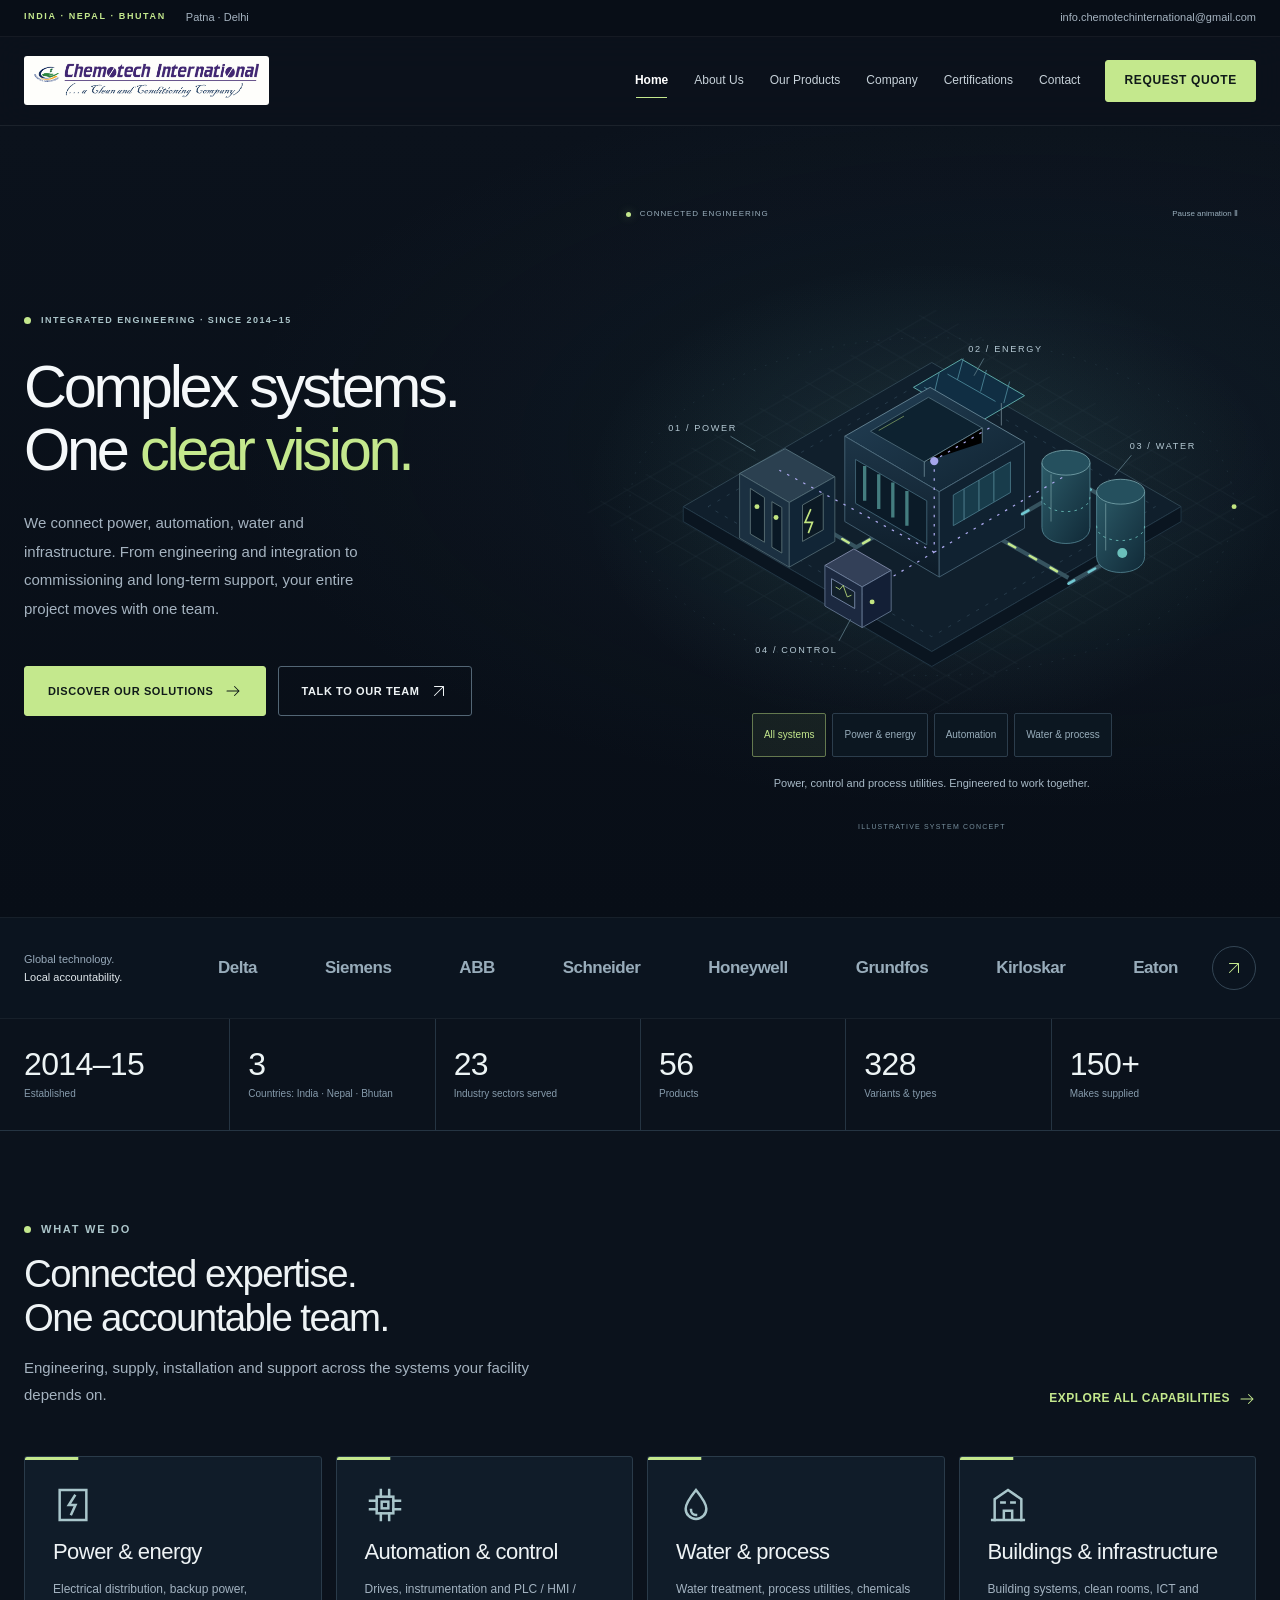
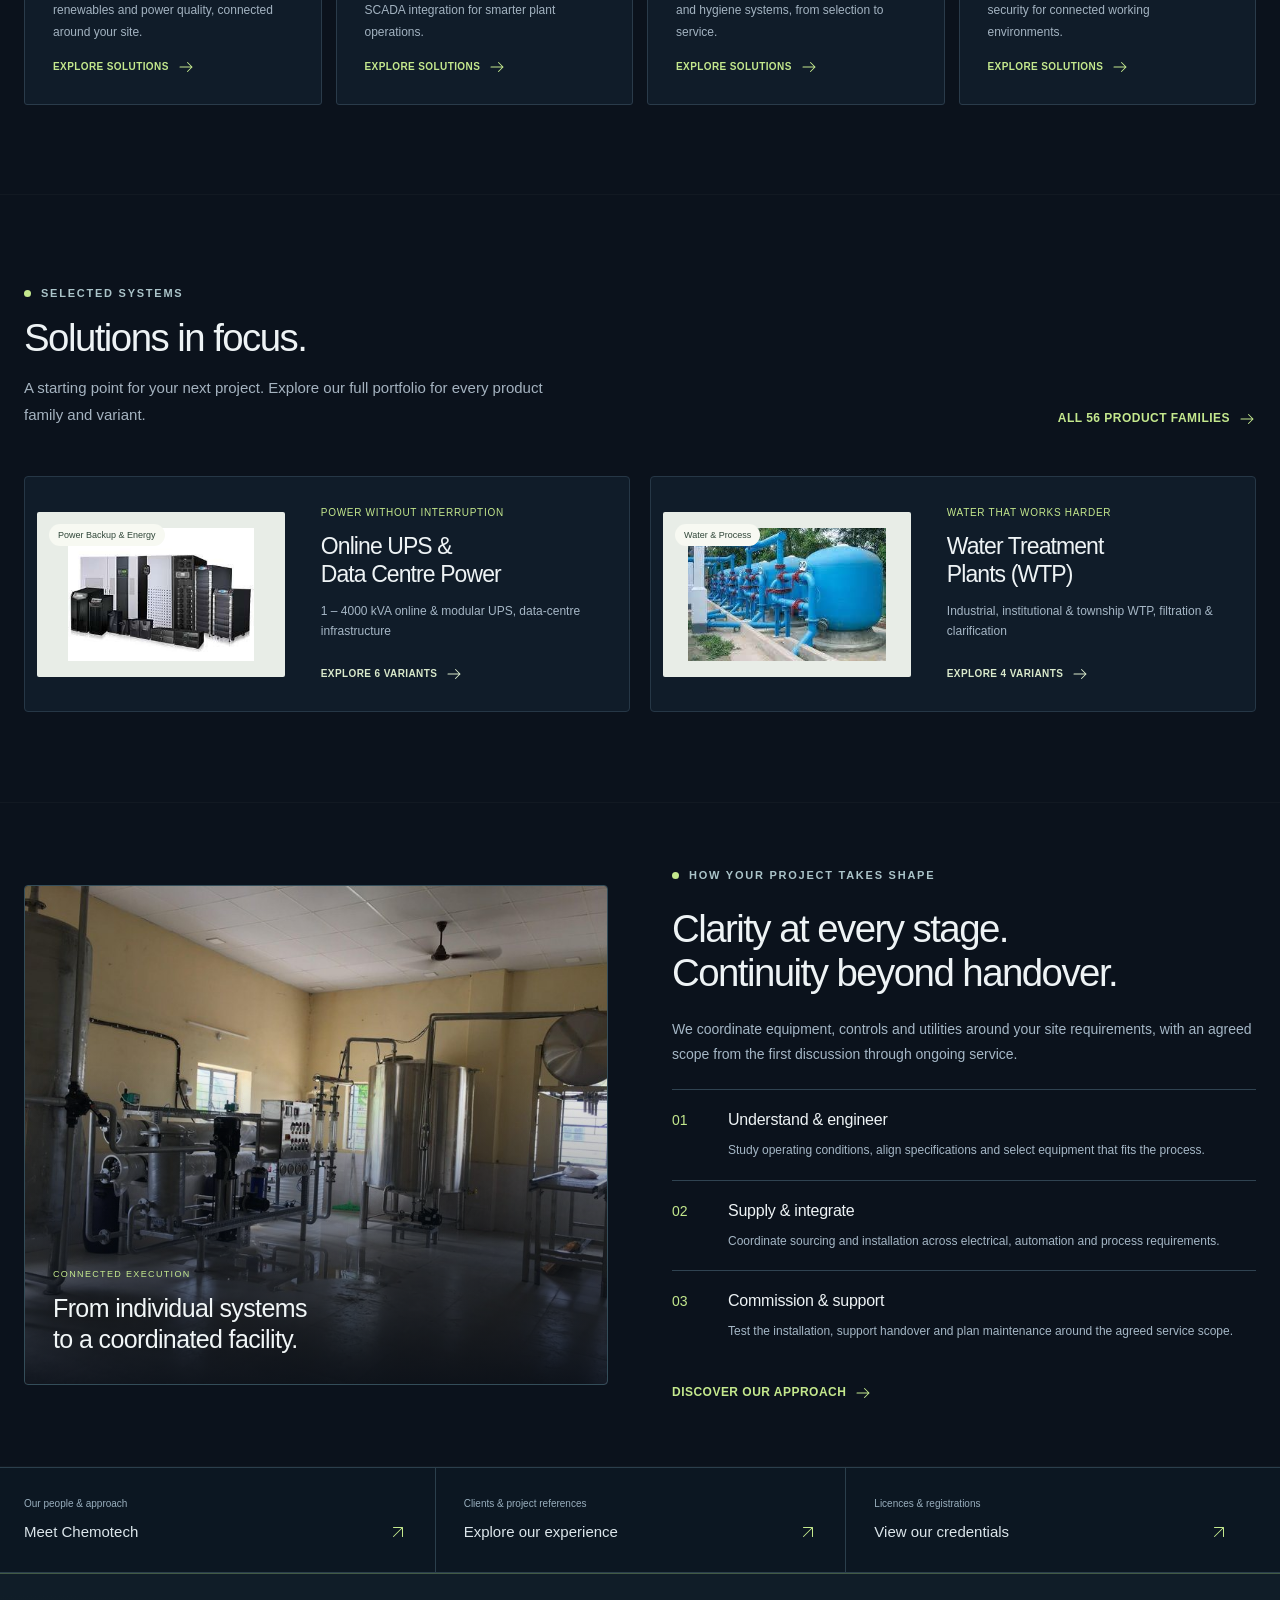
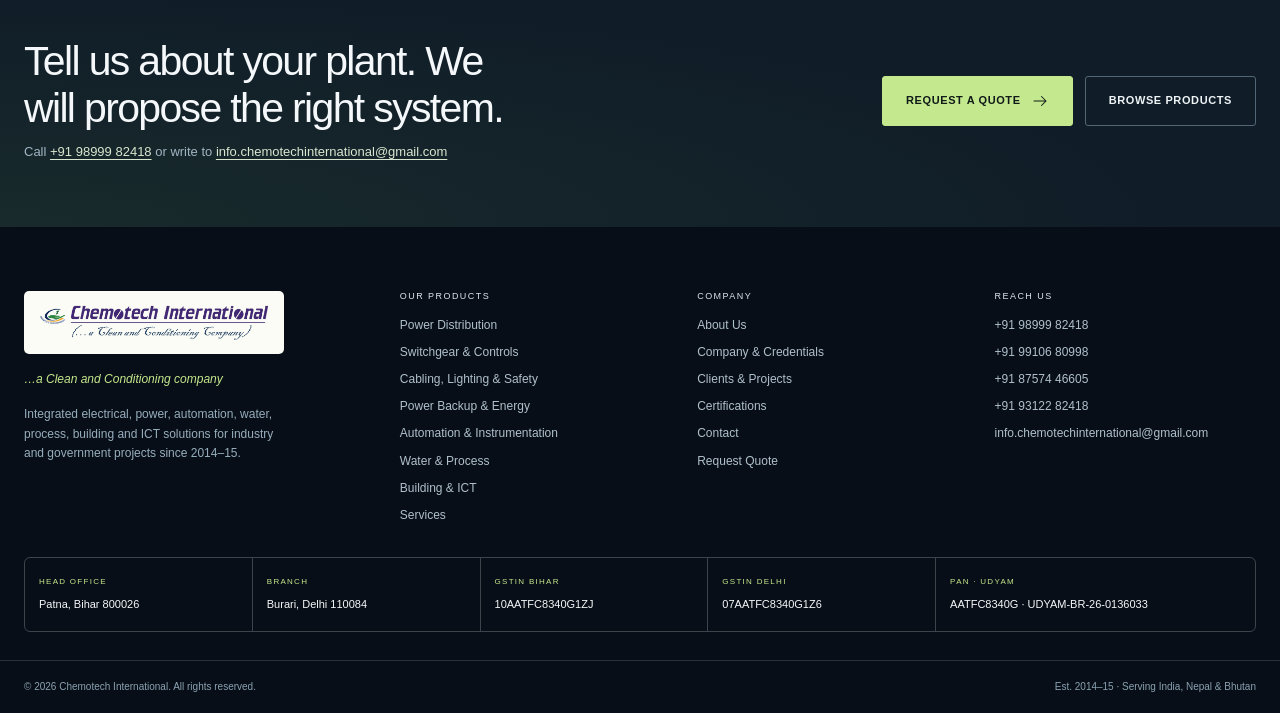
==== index.html @ b9c29c54 "Replace arrow emojis with clean thin SVG icons throughout the website" ====
<!doctype html>
<html lang="en">
<head>
<meta charset="utf-8">
<meta name="viewport" content="width=device-width, initial-scale=1, viewport-fit=cover">
<title>Chemotech International</title>
<meta name="description" content="Chemotech International: electrical works, DG sets, UPS, VFD / PLC / SCADA automation, water and wastewater treatment, solar, EV charging, building and ICT systems for industry across India, Nepal and Bhutan.">
<meta name="theme-color" content="#080e17">
<meta property="og:title" content="Chemotech International">
<meta property="og:description" content="Chemotech International: electrical works, DG sets, UPS, VFD / PLC / SCADA automation, water and wastewater treatment, solar, EV charging, building and ICT systems for industry across India, Nepal and Bhutan.">
<meta property="og:type" content="website">
<meta property="og:image" content="assets/img/chemotech-logo.png">
<link rel="icon" type="image/png" href="favicon.png">
<link rel="stylesheet" href="assets/css/style.css">
<link rel="stylesheet" href="assets/css/modern.css">
<link rel="stylesheet" href="assets/css/immersive.css?v=63767099c9cc">
</head>
<body>
<a class="skip-link" href="#main">Skip to content</a>
<div class="topbar">
  <div class="wrap">
    <div class="topbar__group">
      <span class="topbar__countries">INDIA · NEPAL · BHUTAN</span>
      <span class="topbar__hide-sm">Patna · Delhi</span>
    </div>
    <div class="topbar__group">
      <a href="mailto:info.chemotechinternational@gmail.com">info.chemotechinternational@gmail.com</a>
    </div>
  </div>
</div>
<header class="site-header">
  <div class="wrap">
    <a class="brand" href="index.html" aria-label="Chemotech International, home">
      <img src="assets/img/chemotech-logo.png" width="880" height="135" alt="Chemotech International – a Clean and Conditioning Company">
    </a>
    <button class="menu-toggle" type="button" aria-expanded="false" aria-controls="site-nav" aria-label="Open menu">
      <svg viewBox="0 0 24 24" fill="none" stroke="currentColor" stroke-width="2" aria-hidden="true"><path d="M3 6h18M3 12h18M3 18h12"/></svg>
    </button>
    <nav class="nav" id="site-nav" aria-label="Main">
      <a href="index.html" aria-current="page">Home</a><a href="about.html">About Us</a><a href="products.html">Our Products</a><a href="company-profile.html">Company</a><a href="certifications.html">Certifications</a><a href="contact.html">Contact</a><a class="btn" href="quote.html">Request Quote</a>
    </nav>
  </div>
</header>
<main id="main">

<section class="hero on-navy">
  <div class="wrap">
    <div class="hero__copy">
      <span class="tag">Integrated engineering · Since 2014–15</span>
      <h1>Complex systems.<br>One <em>clear vision.</em></h1>
      <p>We connect power, automation, water and infrastructure. From engineering and integration to commissioning and long-term support, your entire project moves with one team.</p>
      <div class="btn-row">
        <a class="btn btn--green" href="products.html">Discover our solutions <svg class="arrow arrow--right" width="18" height="18" viewBox="0 0 24 24" fill="none" stroke="currentColor" stroke-width="1.35" stroke-linecap="round" stroke-linejoin="round" aria-hidden="true" focusable="false"><path d="M4 12h16m-6-6 6 6-6 6"/></svg></a>
        <a class="btn btn--line-light" href="contact.html">Talk to our team <svg class="arrow arrow--up-right" width="18" height="18" viewBox="0 0 24 24" fill="none" stroke="currentColor" stroke-width="1.35" stroke-linecap="round" stroke-linejoin="round" aria-hidden="true" focusable="false"><path d="M6 18 18 6M6 6h12v12"/></svg></a>
      </div>
    </div>
    <div class="system-experience" data-system="all">
  <div class="system-topline"><span><i></i> CONNECTED ENGINEERING</span><button class="motion-toggle" type="button" aria-pressed="false">Pause animation <span aria-hidden="true">Ⅱ</span></button></div>
  <div class="system-stage">
    <svg class="system-svg" viewBox="0 0 900 620" role="group" aria-labelledby="system-title" aria-describedby="system-description">
      <title id="system-title">An integrated industrial ecosystem</title>
      <desc id="system-description">An illustrative plant connects electrical distribution, renewable energy, automation, water treatment and building systems. Animated paths represent the connections between disciplines, not live site data.</desc>
      <defs>
        <linearGradient id="campus-top" x2="1" y2="1"><stop stop-color="#234056"/><stop offset="1" stop-color="#102331"/></linearGradient>
        <linearGradient id="building-front" x2="0" y2="1"><stop stop-color="#1d3547"/><stop offset="1" stop-color="#0d1b28"/></linearGradient>
        <linearGradient id="tower-fill" x2="1" y2="1"><stop stop-color="#2c5b68"/><stop offset="1" stop-color="#102937"/></linearGradient>
        <radialGradient id="system-halo"><stop stop-color="#6bbfba" stop-opacity=".15"/><stop offset="1" stop-color="#6bbfba" stop-opacity="0"/></radialGradient>
        <pattern id="site-grid" width="55" height="32" patternUnits="userSpaceOnUse"><path d="M0 16L27.5 0 55 16 27.5 32Z" fill="none" stroke="#698a9e" stroke-opacity=".13" stroke-width=".6"/></pattern>
        <filter id="signal-glow"><feGaussianBlur stdDeviation="3"/></filter>
      </defs>
      <ellipse cx="450" cy="330" rx="420" ry="285" fill="url(#system-halo)"/>
      <path d="M30 345 450 100 870 345 450 590Z" fill="url(#site-grid)"/>
      <g class="campus-foundation"><path d="M150 340 450 166 751 340 450 515Z" fill="#101f2c" stroke="#344b59"/><path d="M150 340v18l300 175 301-175v-18L450 515Z" fill="#0a1520" stroke="#253b4a"/><path d="M180 340 450 183 720 340 450 497Z" fill="none" stroke="#456073" stroke-dasharray="4 9" stroke-opacity=".5"/></g>
      <g class="system-zone" data-zone="power">
        <path class="signal-track" d="M267 335 359 389 454 334 615 426"/><path class="signal-flow power-flow" d="M267 335 359 389 454 334 615 426"/>
        <g transform="translate(218 270)"><path d="M0 30 55 0 115 34 60 65Z" fill="#2b4050" stroke="#5b7884"/><path d="M0 30v78l60 35V65Z" fill="#1b3041" stroke="#536b75"/><path d="M60 65 115 34v78l-55 31Z" fill="#112536" stroke="#536b75"/><path d="M13 48v55l17 10V59ZM39 64v55l12 7V71Z" fill="#091825" stroke="#62787c"/><path d="M76 68v44l25-14V54Z" fill="#0b1924" stroke="#62787c"/><circle cx="21" cy="70" r="3" fill="#c2e581"/><circle cx="44" cy="83" r="3" fill="#c2e581"/><path d="m86 73-7 16h9l-5 13" fill="none" stroke="#c2e581" stroke-width="2"/></g>
        <g transform="translate(428 176)"><path d="m0 20 58-34 76 44-58 34Z" fill="#102e43" stroke="#6bbfba"/><path d="m13 20 58 33m-30-49 58 33M31 2l-6 25m35-42-7 26m35-12-7 26m35-12-7 26" stroke="#4f8b9e"/><path d="M20 32v32m86-25v27" stroke="#708690"/><path class="signal-flow power-flow" d="M61 50v55l-35 20"/></g>
      </g>
      <g class="system-zone" data-zone="building">
        <path d="M345 255 448 196 562 262 459 322Z" fill="url(#campus-top)" stroke="#6e8e9e"/>
        <path d="M345 255v103l114 67V322Z" fill="url(#building-front)" stroke="#4c697a"/>
        <path d="M459 322 562 262v104l-103 59Z" fill="#102231" stroke="#4c697a"/>
        <path d="M358 283v53l86 50v-53Z" fill="#0b1b28" stroke="#456a7c"/>
        <path d="M369 291v42m17-32v42m17-32v42m17-32v42" stroke="#6bbfba" stroke-width="4" opacity=".6"/>
        <path d="M476 326v37l69-40v-37Z" fill="#183c4b" stroke="#4b7b8b"/>
        <path d="M489 319v37m18-48v37m18-48v37" stroke="#598d9b"/>
        <path d="m376 249 70-41 65 37-70 41Z" fill="#0d2230" stroke="#506d7c"/>
        <path d="M441 286v18m0-18 70-41v18" stroke="#6b8995"/>
        <path class="system-roof-line" d="m386 248 60-34 53 30-59 35Z" fill="none" stroke="#c2e581" stroke-opacity=".6"/>
      </g>
      <g class="system-zone" data-zone="water">
        <path class="signal-track" d="M559 349 626 310 680 342v54l-65 37"/><path class="signal-flow water-flow" d="M559 349 626 310 680 342v54l-65 37"/>
        <g transform="translate(583 262)"><path d="M0 25v78c0 26 58 26 58 0V25" fill="url(#tower-fill)" stroke="#548594"/><ellipse cx="29" cy="25" rx="29" ry="15" fill="#25505e" stroke="#78a5ac"/><path d="M0 66c0 24 58 24 58 0" fill="none" stroke="#6bbfba" stroke-dasharray="3 5"/><path d="M11 39v57" stroke="#b3dbda" opacity=".5"/></g>
        <g transform="translate(649 297)"><path d="M0 25v78c0 26 58 26 58 0V25" fill="url(#tower-fill)" stroke="#548594"/><ellipse cx="29" cy="25" rx="29" ry="15" fill="#25505e" stroke="#78a5ac"/><path d="M0 66c0 24 58 24 58 0" fill="none" stroke="#6bbfba" stroke-dasharray="3 5"/><path d="M11 39v57" stroke="#b3dbda" opacity=".5"/></g>
        <circle class="system-pulse water-pulse" cx="680" cy="396" r="6" fill="#6bbfba"/>
      </g>
      <g class="system-zone" data-zone="automation">
        <path class="signal-control" d="M366 446 453 395V284l70-41M453 395l161-94M453 395l-187-99"/>
        <g transform="translate(321 389)"><path d="m0 22 35-20 45 26-35 20Z" fill="#334058" stroke="#8b94b5"/><path d="M0 22v49l45 26V48Z" fill="#1c2940" stroke="#6a7d98"/><path d="m45 48 35-20v49L45 97Z" fill="#131f36" stroke="#6a7d98"/><path d="m8 38 28 16v20L8 58Z" fill="#12202b" stroke="#8294b5"/><path d="m13 48 5 3 4-5 5 14 5-2" stroke="#c2e581" fill="none"/><circle cx="57" cy="66" r="3" fill="#c2e581"/></g>
        <circle class="system-pulse control-pulse" cx="453" cy="285" r="5" fill="#a6a6ec"/>
      </g>
      <g class="system-labels" fill="#b5c9d4" font-family="Arial,sans-serif" font-size="11" letter-spacing="2">
        <a href="products.html#cat-pd" aria-label="Explore power distribution"><text x="132" y="249">01 / POWER</text><path d="m207 255 30 18" stroke="#5b7884"/></a>
        <a href="products.html#cat-pb" aria-label="Explore energy systems"><text x="494" y="153">02 / ENERGY</text><path d="m513 161-12 21" stroke="#5b7884"/></a>
        <a href="products.html#cat-wp" aria-label="Explore water and process"><text x="689" y="270">03 / WATER</text><path d="m691 278-20 24" stroke="#5b7884"/></a>
        <a href="products.html#cat-au" aria-label="Explore automation"><text x="237" y="517">04 / CONTROL</text><path d="m338 502 14-26" stroke="#5b7884"/></a>
      </g>
      <g class="system-orbit"><ellipse cx="450" cy="340" rx="365" ry="204" fill="none" stroke="#5d8192" stroke-opacity=".2" stroke-dasharray="2 12"/><circle cx="815" cy="340" r="3" fill="#c2e581"/></g>
    </svg>
  </div>
  <div class="system-controls" role="group" aria-label="Explore engineering disciplines"><button type="button" data-system-mode="all" aria-pressed="true">All systems</button><button type="button" data-system-mode="power" aria-pressed="false">Power & energy</button><button type="button" data-system-mode="automation" aria-pressed="false">Automation</button><button type="button" data-system-mode="water" aria-pressed="false">Water & process</button></div>
  <div class="system-caption"><p id="system-copy" aria-live="polite">Power, control and process utilities. Engineered to work together.</p><span>ILLUSTRATIVE SYSTEM CONCEPT</span></div>
</div>

  </div>
</section>

<section class="ecosystem-band" aria-label="Selected makes from our technology ecosystem"><div class="wrap"><p>Global technology.<br><b>Local accountability.</b></p><div class="ecosystem-makes"><span>Delta</span><span>Siemens</span><span>ABB</span><span>Schneider</span><span>Honeywell</span><span>Grundfos</span><span>Kirloskar</span><span>Eaton</span></div><a href="company-profile.html#partners" aria-label="See all business partners and makes"><svg class="arrow arrow--up-right" width="18" height="18" viewBox="0 0 24 24" fill="none" stroke="currentColor" stroke-width="1.35" stroke-linecap="round" stroke-linejoin="round" aria-hidden="true" focusable="false"><path d="M6 18 18 6M6 6h12v12"/></svg></a></div></section>
<section class="facts" aria-label="At a glance">
  <div class="wrap"><ul><li><b>2014–15</b><span>Established</span></li><li><b>3</b><span>Countries: India · Nepal · Bhutan</span></li><li><b>23</b><span>Industry sectors served</span></li><li><b>56</b><span>Products</span></li><li><b>328</b><span>Variants &amp; types</span></li><li><b>150+</b><span>Makes supplied</span></li></ul></div>
</section>

<section class="section home-capabilities">
  <div class="wrap">
    <div class="section-head section-head--split">
      <div class="stack" style="gap:14px">
        <span class="tag">What we do</span>
        <h2>Connected expertise.<br>One accountable team.</h2>
        <p>Engineering, supply, installation and support across the systems your facility depends on.</p>
      </div>
      <a class="text-link" href="products.html">Explore all capabilities <svg class="arrow arrow--right" width="18" height="18" viewBox="0 0 24 24" fill="none" stroke="currentColor" stroke-width="1.35" stroke-linecap="round" stroke-linejoin="round" aria-hidden="true" focusable="false"><path d="M4 12h16m-6-6 6 6-6 6"/></svg></a>
    </div>
    <div class="verticals verticals--4"><a class="vpanel" href="products.html#cat-pd"><svg class="vicon" viewBox="0 0 24 24" fill="none" stroke="currentColor" stroke-width="1.5" stroke-linecap="square" aria-hidden="true"><rect x="4" y="3" width="16" height="18"/><path d="M13 6.5 9.5 12h4L11 17.5"/></svg><h3>Power &amp; energy</h3><p>Electrical distribution, backup power, renewables and power quality, connected around your site.</p><span class="text-link">Explore solutions <svg class="arrow arrow--right" width="18" height="18" viewBox="0 0 24 24" fill="none" stroke="currentColor" stroke-width="1.35" stroke-linecap="round" stroke-linejoin="round" aria-hidden="true" focusable="false"><path d="M4 12h16m-6-6 6 6-6 6"/></svg></span></a><a class="vpanel" href="products.html#cat-au"><svg class="vicon" viewBox="0 0 24 24" fill="none" stroke="currentColor" stroke-width="1.5" stroke-linecap="square" aria-hidden="true"><rect x="7" y="7" width="10" height="10"/><rect x="10" y="10" width="4" height="4"/><path d="M9.5 3v4M14.5 3v4M9.5 17v4M14.5 17v4M3 9.5h4M3 14.5h4M17 9.5h4M17 14.5h4"/></svg><h3>Automation &amp; control</h3><p>Drives, instrumentation and PLC / HMI / SCADA integration for smarter plant operations.</p><span class="text-link">Explore solutions <svg class="arrow arrow--right" width="18" height="18" viewBox="0 0 24 24" fill="none" stroke="currentColor" stroke-width="1.35" stroke-linecap="round" stroke-linejoin="round" aria-hidden="true" focusable="false"><path d="M4 12h16m-6-6 6 6-6 6"/></svg></span></a><a class="vpanel" href="products.html#cat-wp"><svg class="vicon" viewBox="0 0 24 24" fill="none" stroke="currentColor" stroke-width="1.5" stroke-linecap="square" aria-hidden="true"><path d="M12 3c-4 5-6.2 8.2-6.2 11.2a6.2 6.2 0 0 0 12.4 0C18.2 11.2 16 8 12 3z"/><path d="M9 15a3 3 0 0 0 3 3"/></svg><h3>Water &amp; process</h3><p>Water treatment, process utilities, chemicals and hygiene systems, from selection to service.</p><span class="text-link">Explore solutions <svg class="arrow arrow--right" width="18" height="18" viewBox="0 0 24 24" fill="none" stroke="currentColor" stroke-width="1.35" stroke-linecap="round" stroke-linejoin="round" aria-hidden="true" focusable="false"><path d="M4 12h16m-6-6 6 6-6 6"/></svg></span></a><a class="vpanel" href="products.html#cat-bi"><svg class="vicon" viewBox="0 0 24 24" fill="none" stroke="currentColor" stroke-width="1.5" stroke-linecap="square" aria-hidden="true"><path d="M4 21V8.5L12 3l8 5.5V21"/><path d="M2.5 21h19M9.5 21v-5.5h5V21M8 10.5h2M14 10.5h2"/></svg><h3>Buildings &amp; infrastructure</h3><p>Building systems, clean rooms, ICT and security for connected working environments.</p><span class="text-link">Explore solutions <svg class="arrow arrow--right" width="18" height="18" viewBox="0 0 24 24" fill="none" stroke="currentColor" stroke-width="1.35" stroke-linecap="round" stroke-linejoin="round" aria-hidden="true" focusable="false"><path d="M4 12h16m-6-6 6 6-6 6"/></svg></span></a></div>
  </div>
</section>

<section class="section section--wash featured-section">
  <div class="wrap">
    <div class="section-head section-head--split">
      <div class="stack" style="gap:14px"><span class="tag">Selected systems</span><h2>Solutions in focus.</h2><p>A starting point for your next project. Explore our full portfolio for every product family and variant.</p></div>
      <a class="text-link" href="products.html">All 56 product families <svg class="arrow arrow--right" width="18" height="18" viewBox="0 0 24 24" fill="none" stroke="currentColor" stroke-width="1.35" stroke-linecap="round" stroke-linejoin="round" aria-hidden="true" focusable="false"><path d="M4 12h16m-6-6 6 6-6 6"/></svg></a>
    </div>
    <div class="featured-grid home-featured-grid"><a class="feature-card" href="products.html#p-27"><div class="feature-card__image"><img src="assets/img/solutions/online-ups.jpg" alt="Online UPS Systems" loading="lazy"><span>Power Backup &amp; Energy</span></div><div class="feature-card__copy"><small>Power without interruption</small><h3>Online UPS &amp; Data Centre Power</h3><p>1 – 4000 kVA online &amp; modular UPS, data-centre infrastructure</p><span class="text-link">Explore 6 variants <svg class="arrow arrow--right" width="18" height="18" viewBox="0 0 24 24" fill="none" stroke="currentColor" stroke-width="1.35" stroke-linecap="round" stroke-linejoin="round" aria-hidden="true" focusable="false"><path d="M4 12h16m-6-6 6 6-6 6"/></svg></span></div></a><a class="feature-card" href="products.html#p-39"><div class="feature-card__image"><img src="assets/img/solutions/water-treatment-plant.jpg" alt="Water Treatment Plants" loading="lazy"><span>Water &amp; Process</span></div><div class="feature-card__copy"><small>Water that works harder</small><h3>Water Treatment Plants (WTP)</h3><p>Industrial, institutional &amp; township WTP, filtration &amp; clarification</p><span class="text-link">Explore 4 variants <svg class="arrow arrow--right" width="18" height="18" viewBox="0 0 24 24" fill="none" stroke="currentColor" stroke-width="1.35" stroke-linecap="round" stroke-linejoin="round" aria-hidden="true" focusable="false"><path d="M4 12h16m-6-6 6 6-6 6"/></svg></span></div></a></div>
  </div>
</section>

<section class="section home-delivery">
  <div class="wrap delivery-layout">
    <figure class="delivery-visual"><img src="assets/img/solutions/wtp-on-site.jpg" alt="Process installation with treatment vessels, piping and electrical controls" loading="lazy" width="1000" height="750"><figcaption><span>CONNECTED EXECUTION</span><b>From individual systems<br>to a coordinated facility.</b></figcaption></figure>
    <div class="delivery-copy">
      <span class="tag">How your project takes shape</span>
      <h2>Clarity at every stage.<br>Continuity beyond handover.</h2>
      <p>We coordinate equipment, controls and utilities around your site requirements, with an agreed scope from the first discussion through ongoing service.</p>
      <ol class="delivery-steps">
        <li><span class="list-number" aria-hidden="true">01</span><div><h3>Understand &amp; engineer</h3><p>Study operating conditions, align specifications and select equipment that fits the process.</p></div></li>
        <li><span class="list-number" aria-hidden="true">02</span><div><h3>Supply &amp; integrate</h3><p>Coordinate sourcing and installation across electrical, automation and process requirements.</p></div></li>
        <li><span class="list-number" aria-hidden="true">03</span><div><h3>Commission &amp; support</h3><p>Test the installation, support handover and plan maintenance around the agreed service scope.</p></div></li>
      </ol>
      <a class="text-link" href="about.html#approach">Discover our approach <svg class="arrow arrow--right" width="18" height="18" viewBox="0 0 24 24" fill="none" stroke="currentColor" stroke-width="1.35" stroke-linecap="round" stroke-linejoin="round" aria-hidden="true" focusable="false"><path d="M4 12h16m-6-6 6 6-6 6"/></svg></a>
    </div>
  </div>
</section>

<nav class="home-explore" aria-label="Explore Chemotech">
  <div class="wrap">
    <a href="about.html"><span>Our people &amp; approach</span><b>Meet Chemotech <svg class="arrow arrow--up-right" width="18" height="18" viewBox="0 0 24 24" fill="none" stroke="currentColor" stroke-width="1.35" stroke-linecap="round" stroke-linejoin="round" aria-hidden="true" focusable="false"><path d="M6 18 18 6M6 6h12v12"/></svg></b></a>
    <a href="company-profile.html#clients"><span>Clients &amp; project references</span><b>Explore our experience <svg class="arrow arrow--up-right" width="18" height="18" viewBox="0 0 24 24" fill="none" stroke="currentColor" stroke-width="1.35" stroke-linecap="round" stroke-linejoin="round" aria-hidden="true" focusable="false"><path d="M6 18 18 6M6 6h12v12"/></svg></b></a>
    <a href="certifications.html"><span>Licences &amp; registrations</span><b>View our credentials <svg class="arrow arrow--up-right" width="18" height="18" viewBox="0 0 24 24" fill="none" stroke="currentColor" stroke-width="1.35" stroke-linecap="round" stroke-linejoin="round" aria-hidden="true" focusable="false"><path d="M6 18 18 6M6 6h12v12"/></svg></b></a>
  </div>
</nav>
<section class="cta on-navy">
  <div class="wrap">
    <div>
      <h2>Tell us about your plant. We will propose the right system.</h2>
      <p>Call <a href="tel:+919899982418">+91 98999 82418</a> or write to <a href="mailto:info.chemotechinternational@gmail.com">info.chemotechinternational@gmail.com</a></p>
    </div>
    <div class="btn-row">
      <a class="btn btn--green" href="quote.html">Request a quote <svg class="arrow arrow--right" width="18" height="18" viewBox="0 0 24 24" fill="none" stroke="currentColor" stroke-width="1.35" stroke-linecap="round" stroke-linejoin="round" aria-hidden="true" focusable="false"><path d="M4 12h16m-6-6 6 6-6 6"/></svg></a>
      <a class="btn btn--line-light" href="products.html">Browse products</a>
    </div>
  </div>
</section>
</main>
<footer class="site-footer">
  <div class="wrap">
    <div class="footer-top">
      <div class="footer-brand">
        <div class="logo-tile"><img src="assets/img/chemotech-logo.png" width="880" height="135" alt="Chemotech International" loading="lazy"></div>
        <p class="tagline">…a Clean and Conditioning company</p>
        <p>Integrated electrical, power, automation, water, process, building and ICT solutions for industry and government projects since 2014–15.</p>
      </div>
      <div>
        <h4>Our products</h4>
        <ul><li><a href="products.html#cat-pd">Power Distribution</a></li><li><a href="products.html#cat-sw">Switchgear &amp; Controls</a></li><li><a href="products.html#cat-cl">Cabling, Lighting &amp; Safety</a></li><li><a href="products.html#cat-pb">Power Backup &amp; Energy</a></li><li><a href="products.html#cat-au">Automation &amp; Instrumentation</a></li><li><a href="products.html#cat-wp">Water &amp; Process</a></li><li><a href="products.html#cat-bi">Building &amp; ICT</a></li><li><a href="products.html#cat-sv">Services</a></li></ul>
      </div>
      <div>
        <h4>Company</h4>
        <ul>
          <li><a href="about.html">About Us</a></li>
          <li><a href="company-profile.html">Company &amp; Credentials</a></li>
          <li><a href="company-profile.html#clients">Clients &amp; Projects</a></li>
          <li><a href="certifications.html">Certifications</a></li>
          <li><a href="contact.html">Contact</a></li>
          <li><a href="quote.html">Request Quote</a></li>
        </ul>
      </div>
      <div>
        <h4>Reach us</h4>
        <ul>
          <li><a href="tel:+919899982418">+91 98999 82418</a></li><li><a href="tel:+919910680998">+91 99106 80998</a></li><li><a href="tel:+918757446605">+91 87574 46605</a></li><li><a href="tel:+919312282418">+91 93122 82418</a></li>
          <li><a href="mailto:info.chemotechinternational@gmail.com">info.chemotechinternational@gmail.com</a></li>

        </ul>
      </div>
    </div>
    <div class="titleblock" aria-label="Registration details">
      <div><small>Head office</small><span>Patna, Bihar 800026</span></div>
      <div><small>Branch</small><span>Burari, Delhi 110084</span></div>
      <div><small>GSTIN Bihar</small><span>10AATFC8340G1ZJ</span></div>
      <div><small>GSTIN Delhi</small><span>07AATFC8340G1Z6</span></div>
      <div><small>PAN · Udyam</small><span>AATFC8340G · UDYAM-BR-26-0136033</span></div>
    </div>
  </div>
  <div class="wrap footer-bottom">
    <span>© <span data-year>2026</span> Chemotech International. All rights reserved.</span>
    <span>Est. 2014–15 · Serving India, Nepal &amp; Bhutan</span>
  </div>
</footer>
<script src="assets/js/main.js"></script>

</body>
</html>
---- assets/css/style.css ----
/* =====================================================================
   Chemotech International — site stylesheet
   Layout concept: an engineering drawing sheet. Square panels on a
   hairline grid, drawing-style tags and codes, a title-block footer.
   One type family throughout (Helvetica / system sans-serif).
   ===================================================================== */

:root {
  /* Brand colour — taken from the 2026 company & work profiles */
  --navy: #000080;        /* primary: headers, buttons, bands */
  --navy-deep: #00005c;   /* top bar, footer */
  --purple: #3f2a6b;      /* secondary: logotype purple */
  --green: #9bbb59;       /* leaf green: rules, highlights on navy */
  --green-ink: #5c7a22;   /* green that passes contrast on white */
  --red: #c8281e;         /* profile heading red: used sparingly */
  --slate: #243b5e;

  /* Neutrals, tinted toward the navy */
  --ink: #13142b;
  --muted: #565973;
  --line: #dcdde8;
  --line-strong: #b9bbcf;
  --wash: #f3f3f8;
  --paper: #ffffff;
  --on-navy: #ffffff;
  --on-navy-muted: #c3c6ec;

  /* Type: a single family, personality through weight and tracking */
  --font: "Helvetica Neue", Helvetica, Arial, "Nimbus Sans", "Liberation Sans", sans-serif;
  --fs-xs: 0.78rem;
  --fs-sm: 0.875rem;
  --fs-base: 1rem;
  --fs-md: 1.125rem;
  --fs-lg: 1.375rem;
  --fs-xl: 1.75rem;
  --fs-2xl: clamp(2rem, 1.4rem + 2.2vw, 2.75rem);
  --fs-3xl: clamp(2.4rem, 1.5rem + 3.6vw, 4rem);

  --wrap: 1200px;
  --gutter: max(16px, env(safe-area-inset-left, 0px));
  --gutter-r: max(16px, env(safe-area-inset-right, 0px));
  --header-h: 76px;
  color-scheme: light;
}

*, *::before, *::after { box-sizing: border-box; }

html { scroll-behavior: smooth; -webkit-text-size-adjust: 100%; }
@media (prefers-reduced-motion: reduce) {
  html { scroll-behavior: auto; }
  *, *::before, *::after { animation: none !important; transition: none !important; }
}

body {
  margin: 0;
  font-family: var(--font);
  font-size: var(--fs-base);
  line-height: 1.6;
  color: var(--ink);
  background: var(--paper);
  -webkit-font-smoothing: antialiased;
}

img { max-width: 100%; height: auto; display: block; }
a { color: var(--navy); text-underline-offset: 3px; }
a:hover { color: var(--purple); }
:focus-visible { outline: 3px solid var(--green); outline-offset: 2px; }
[hidden] { display: none !important; }

h1, h2, h3, h4 { margin: 0; line-height: 1.15; font-weight: 700; letter-spacing: -0.015em; text-wrap: balance; color: var(--ink); }
p { margin: 0; }
ul, ol { margin: 0; padding: 0; list-style: none; }

.skip-link {
  position: absolute; left: 8px; top: -60px; z-index: 100;
  background: var(--navy); color: var(--on-navy); padding: 10px 14px; text-decoration: none;
}
.skip-link:focus { top: 8px; }

/* ---------- Layout primitives ---------- */
.wrap {
  max-width: var(--wrap);
  margin-inline: auto;
  padding-left: var(--gutter);
  padding-right: var(--gutter-r);
}
.section { padding-block: clamp(56px, 7vw, 96px); }
.section--wash { background: var(--wash); }
.section--tight { padding-block: clamp(40px, 5vw, 64px); }
.stack { display: grid; gap: 18px; }

/* Drawing-style label: small, tracked, uppercase */
.tag {
  display: inline-flex; align-items: center; gap: 10px;
  font-size: var(--fs-xs); font-weight: 700; letter-spacing: 0.16em; text-transform: uppercase;
  color: var(--purple);
}
.tag::before { content: ""; width: 22px; height: 2px; background: var(--green); }
.on-navy .tag { color: var(--green); }

.section-head { display: grid; gap: 14px; max-width: 760px; margin-bottom: clamp(32px, 4vw, 48px); }
.section-head h2 { font-size: var(--fs-2xl); }
.section-head p { color: var(--muted); font-size: var(--fs-md); max-width: 65ch; }
.section-head--split {
  max-width: none; grid-template-columns: minmax(0, 1fr) auto; align-items: end; gap: 24px;
}
@media (max-width: 760px) { .section-head--split { grid-template-columns: minmax(0, 1fr); } }

.lead { font-size: var(--fs-lg); line-height: 1.45; color: var(--ink); font-weight: 400; max-width: 60ch; }
.prose { display: grid; gap: 1.1em; color: var(--muted); max-width: 68ch; }
.prose strong { color: var(--ink); }

/* ---------- Buttons ---------- */
.btn {
  display: inline-flex; align-items: center; justify-content: center; gap: 10px;
  min-height: 46px; padding: 0 22px;
  font: inherit; font-size: var(--fs-sm); font-weight: 700; letter-spacing: 0.06em; text-transform: uppercase;
  text-decoration: none; border: 2px solid var(--navy); background: var(--navy); color: var(--on-navy);
  cursor: pointer; transition: background .2s, color .2s, border-color .2s;
}
.btn:hover { background: var(--purple); border-color: var(--purple); color: var(--on-navy); }
.btn--ghost { background: transparent; color: var(--navy); }
.btn--ghost:hover { background: var(--navy); color: var(--on-navy); border-color: var(--navy); }
.btn--green { background: var(--green); border-color: var(--green); color: var(--navy-deep); }
.btn--green:hover { background: var(--on-navy); border-color: var(--on-navy); color: var(--navy); }
.btn--line-light { background: transparent; border-color: rgba(255,255,255,.55); color: var(--on-navy); }
.btn--line-light:hover { background: var(--on-navy); color: var(--navy); border-color: var(--on-navy); }
.btn .arrow { transition: transform .2s; }
.btn:hover .arrow { transform: translateX(3px); }
.btn-row { display: flex; flex-wrap: wrap; gap: 12px; }

.text-link {
  font-weight: 700; font-size: var(--fs-sm); letter-spacing: .06em; text-transform: uppercase;
  text-decoration: none; display: inline-flex; gap: 8px; align-items: center;
}
.text-link:hover .arrow { transform: translateX(3px); }
.text-link .arrow { transition: transform .2s; }

/* ---------- Top bar & header ---------- */
.topbar { background: var(--navy-deep); color: var(--on-navy-muted); font-size: var(--fs-xs); }
.topbar .wrap { display: flex; flex-wrap: wrap; justify-content: space-between; gap: 6px 24px; padding-block: 8px; }
.topbar a { color: var(--on-navy); text-decoration: none; }
.topbar a:hover { color: var(--green); }
.topbar__group { display: flex; flex-wrap: wrap; gap: 4px 20px; }
.topbar__countries { color: var(--green); font-weight: 700; letter-spacing: .14em; }
@media (max-width: 700px) { .topbar__hide-sm { display: none; } }

body::before {
  content: ""; position: fixed; inset: 0 0 auto; height: env(safe-area-inset-top, 0px);
  z-index: 60; background: var(--paper);
}
.site-header {
  position: sticky; top: env(safe-area-inset-top, 0px); z-index: 50;
  background: var(--paper); border-bottom: 3px solid var(--green);
}
.site-header .wrap { display: flex; align-items: center; justify-content: space-between; gap: 20px; min-height: var(--header-h); }
.brand { display: block; flex: 0 1 280px; min-width: 0; }
.brand img { width: 100%; max-width: 280px; }

.nav { display: flex; align-items: center; gap: 4px; }
.nav a {
  position: relative; padding: 10px 12px;
  font-size: var(--fs-sm); font-weight: 700; color: var(--ink); text-decoration: none; white-space: nowrap;
}
.nav a::after {
  content: ""; position: absolute; left: 12px; right: 12px; bottom: 2px; height: 2px;
  background: var(--navy); transform: scaleX(0); transform-origin: left; transition: transform .2s;
}
.nav a:hover { color: var(--navy); }
.nav a:hover::after, .nav a[aria-current="page"]::after { transform: scaleX(1); }
.nav a[aria-current="page"] { color: var(--navy); }
.nav .btn { margin-left: 10px; min-height: 42px; padding: 0 18px; color: var(--on-navy); }
.nav .btn::after { display: none; }
.nav .btn:hover { color: var(--on-navy); }

.menu-toggle {
  display: none; width: 46px; height: 46px; border: 2px solid var(--navy); background: var(--paper);
  color: var(--navy); cursor: pointer; padding: 0; align-items: center; justify-content: center;
}
.menu-toggle svg { width: 22px; height: 22px; }

@media (max-width: 1080px) {
  .menu-toggle { display: inline-flex; }
  .nav {
    position: absolute; left: 0; right: 0; top: 100%;
    flex-direction: column; align-items: stretch; gap: 0;
    background: var(--paper); border-bottom: 3px solid var(--green);
    padding: 8px var(--gutter-r) 20px var(--gutter);
    box-shadow: 0 18px 30px -18px rgba(0,0,40,.35);
  }
  .nav:not(.is-open) { display: none; }
  .nav a { padding: 14px 4px; border-bottom: 1px solid var(--line); }
  .nav a::after { left: 4px; right: auto; width: 28px; bottom: 8px; }
  .nav .btn { margin: 16px 0 0; }
}

/* ---------- Page hero (inner pages) ---------- */
.page-hero { background: var(--navy); color: var(--on-navy); position: relative; overflow: hidden; }
.page-hero::after {
  /* faint drawing grid */
  content: ""; position: absolute; inset: 0; pointer-events: none;
  background-image:
    linear-gradient(rgba(255,255,255,.06) 1px, transparent 1px),
    linear-gradient(90deg, rgba(255,255,255,.06) 1px, transparent 1px);
  background-size: 32px 32px;
  mask-image: linear-gradient(90deg, transparent 30%, #000 100%);
  -webkit-mask-image: linear-gradient(90deg, transparent 30%, #000 100%);
}
.page-hero .wrap { position: relative; z-index: 1; padding-block: clamp(48px, 6vw, 80px); display: grid; gap: 16px; }
.page-hero h1 { color: var(--on-navy); font-size: var(--fs-3xl); max-width: 18ch; }
.page-hero p { color: var(--on-navy-muted); font-size: var(--fs-md); max-width: 60ch; }
.crumbs { display: flex; gap: 8px; font-size: var(--fs-xs); letter-spacing: .14em; text-transform: uppercase; color: var(--on-navy-muted); }
.crumbs a { color: var(--on-navy); text-decoration: none; }
.crumbs a:hover { color: var(--green); }
.page-hero__rule { height: 6px; background: linear-gradient(90deg, var(--green) 0 34%, var(--purple) 34% 67%, var(--navy-deep) 67%); }

/* ---------- Home hero ---------- */
.hero { background: var(--navy); color: var(--on-navy); position: relative; overflow: hidden; }
.hero .wrap {
  display: grid; grid-template-columns: minmax(0, 1fr) minmax(0, 1.08fr); gap: clamp(24px, 4vw, 56px);
  align-items: center; padding-block: clamp(48px, 6vw, 88px);
}
.hero__copy { display: grid; gap: 22px; min-width: 0; }
.hero__tagline { font-size: var(--fs-md); color: var(--green); font-style: italic; letter-spacing: .01em; }
.hero h1 { color: var(--on-navy); font-size: var(--fs-3xl); letter-spacing: -0.025em; }
.hero h1 em { font-style: normal; color: var(--green); }
.hero p { color: var(--on-navy-muted); font-size: var(--fs-md); max-width: 52ch; }
.hero__diagram { min-width: 0; border: 1px solid rgba(255,255,255,.18); background: rgba(0,0,40,.25); position: relative; }
.hero__diagram svg { display: block; width: 100%; height: auto; }
.hero__diagram-caption {
  display: flex; justify-content: space-between; gap: 12px; flex-wrap: wrap;
  border-top: 1px solid rgba(255,255,255,.18); padding: 10px 14px;
  font-size: var(--fs-xs); letter-spacing: .12em; text-transform: uppercase; color: var(--on-navy-muted);
}
.hero__diagram-caption b { color: var(--on-navy); font-weight: 700; }
@media (max-width: 920px) { .hero .wrap { grid-template-columns: minmax(0, 1fr); } }

/* schematic drawing styles */
.sch-line { stroke: #ffffff; stroke-width: 2; fill: none; }
.sch-bus { stroke: #ffffff; stroke-width: 6; fill: none; }
.sch-pipe { stroke: var(--green); stroke-width: 7; fill: none; stroke-linecap: square; }
.sch-ctrl { stroke: #b8a6e6; stroke-width: 1.5; fill: none; stroke-dasharray: 5 5; }
.sch-box { stroke: #ffffff; stroke-width: 2; fill: var(--navy); }
.sch-box--green { stroke: var(--green); }
.sch-fill { fill: var(--navy); }
.sch-label { fill: #c3c6ec; font: 700 11px var(--font); letter-spacing: .12em; }
.sch-label--in { fill: #ffffff; font-size: 13px; letter-spacing: .06em; }
.sch-label--green { fill: var(--green); }
.sch-flow { stroke: var(--green); stroke-width: 2; fill: none; stroke-dasharray: 3 13; animation: flow 1.6s linear infinite; }
.sch-flow--water { stroke: #ffffff; stroke-width: 2; stroke-dasharray: 2 12; animation-duration: 2.2s; }
.sch-pulse { fill: var(--green); animation: pulse 2.4s ease-in-out infinite; }
@keyframes flow { to { stroke-dashoffset: -32; } }
@keyframes pulse { 0%, 100% { opacity: .35; } 50% { opacity: 1; } }

/* ---------- Fact rail (home) ---------- */
.facts { border-bottom: 1px solid var(--line); background: var(--paper); }
.facts ul { display: grid; grid-template-columns: repeat(6, minmax(0, 1fr)); }
.facts li { padding: 22px 18px; border-left: 1px solid var(--line); display: grid; gap: 4px; align-content: start; }
.facts li:first-child { border-left: 0; padding-left: 0; }
.facts b { font-size: var(--fs-xl); color: var(--navy); letter-spacing: -0.02em; font-variant-numeric: tabular-nums; line-height: 1.1; }
.facts span { font-size: var(--fs-sm); color: var(--muted); }
@media (max-width: 920px) {
  .facts ul { grid-template-columns: repeat(3, minmax(0, 1fr)); }
  .facts li { border-top: 1px solid var(--line); }
  .facts li:nth-child(-n+3) { border-top: 0; }
  .facts li:nth-child(3n+1) { border-left: 0; padding-left: 0; }
}
@media (max-width: 520px) {
  .facts ul { grid-template-columns: repeat(2, minmax(0, 1fr)); }
  .facts li:nth-child(n) { border-left: 1px solid var(--line); padding-left: 18px; border-top: 1px solid var(--line); }
  .facts li:nth-child(odd) { border-left: 0; padding-left: 0; }
  .facts li:nth-child(-n+2) { border-top: 0; }
}

/* ---------- Vertical panels (home + products) ---------- */
.verticals {
  display: grid; grid-template-columns: repeat(3, minmax(0, 1fr));
  border-top: 1px solid var(--line-strong); border-left: 1px solid var(--line-strong);
}
.vpanel {
  --v: var(--navy);
  display: grid; grid-template-rows: auto auto 1fr auto; gap: 14px;
  padding: 28px 26px 24px; background: var(--paper);
  border-right: 1px solid var(--line-strong); border-bottom: 1px solid var(--line-strong);
  text-decoration: none; color: inherit; position: relative; transition: background .2s;
}
.vpanel::before {
  content: ""; position: absolute; left: -1px; right: -1px; top: -1px; height: 4px; background: var(--v);
  transform: scaleX(.18); transform-origin: left; transition: transform .3s;
}
.vpanel:hover { background: var(--wash); color: inherit; }
.vpanel:hover::before { transform: scaleX(1); }
.vpanel__top { display: flex; justify-content: space-between; align-items: center; gap: 12px; }
.vcode {
  font-size: var(--fs-xs); font-weight: 700; letter-spacing: .14em; color: var(--v);
  border: 1.5px solid var(--v); padding: 3px 8px; font-variant-numeric: tabular-nums;
}
.vpanel__count { font-size: var(--fs-xs); color: var(--muted); letter-spacing: .08em; text-transform: uppercase; }
.vpanel h3 { font-size: var(--fs-lg); }
.vpanel p { color: var(--muted); font-size: var(--fs-sm); }
.vpanel .text-link { color: var(--v); }
.vpanel svg.vicon { width: 40px; height: 40px; color: var(--v); }
@media (max-width: 920px) { .verticals { grid-template-columns: repeat(2, minmax(0, 1fr)); } }
@media (max-width: 600px) { .verticals { grid-template-columns: minmax(0, 1fr); } }

.v1 { --v: var(--navy); }
.v2 { --v: var(--purple); }
.v3 { --v: var(--slate); }
.v4 { --v: var(--green-ink); }
.v5 { --v: #9e2f2a; }
.v6 { --v: #5b3f8c; }

/* ---------- Partner band (Delta) ---------- */
.partner { display: grid; grid-template-columns: minmax(0, 0.9fr) minmax(0, 1.1fr); gap: clamp(28px, 5vw, 64px); align-items: center; }
.partner__logo { width: 150px; }
.partner__stats { display: flex; flex-wrap: wrap; gap: 0; border: 1px solid var(--line-strong); }
.partner__stats div { flex: 1 1 160px; padding: 16px 18px; border-right: 1px solid var(--line-strong); }
.partner__stats div:last-child { border-right: 0; }
.partner__stats b { display: block; font-size: var(--fs-lg); color: var(--navy); letter-spacing: -0.01em; }
.partner__stats span { font-size: var(--fs-sm); color: var(--muted); }
.gallery { display: grid; grid-template-columns: repeat(3, minmax(0, 1fr)); gap: 12px; }
.gallery figure { margin: 0; background: var(--paper); border: 1px solid var(--line); display: grid; grid-template-rows: 1fr auto; }
.gallery .ph { aspect-ratio: 1 / 1; padding: 16px; max-width: 100%; overflow: hidden; }
.gallery img { width: 100%; height: 100%; object-fit: contain; }
.gallery figcaption { padding: 10px 12px; font-size: var(--fs-xs); font-weight: 700; letter-spacing: .1em; text-transform: uppercase; border-top: 1px solid var(--line); color: var(--ink); }
@media (max-width: 920px) { .partner { grid-template-columns: minmax(0, 1fr); } }
@media (max-width: 480px) { .gallery { grid-template-columns: repeat(2, minmax(0, 1fr)); } }

/* ---------- Process steps (real sequence) ---------- */
.steps { display: grid; grid-template-columns: repeat(6, minmax(0, 1fr)); counter-reset: step; position: relative; }
.steps li { position: relative; padding: 0 18px 0 0; display: grid; gap: 12px; align-content: start; }
.steps .node {
  display: flex; align-items: center; gap: 0; height: 40px;
}
.steps .node b {
  width: 40px; height: 40px; flex: none; display: grid; place-items: center;
  background: var(--navy); color: var(--on-navy); font-size: var(--fs-sm); font-variant-numeric: tabular-nums;
}
.steps .node::after { content: ""; flex: 1; height: 2px; background: var(--line-strong); }
.steps li:last-child .node::after { background: transparent; }
.steps li:nth-child(n+5) .node b { background: var(--green); color: var(--navy-deep); }
.steps li:nth-child(3) .node b, .steps li:nth-child(4) .node b { background: var(--purple); }
.steps h3 { font-size: var(--fs-base); }
.steps p { font-size: var(--fs-sm); color: var(--muted); }
@media (max-width: 1000px) {
  .steps { grid-template-columns: repeat(3, minmax(0, 1fr)); row-gap: 32px; }
  .steps li:nth-child(3) .node::after { background: transparent; }
}
@media (max-width: 600px) {
  .steps { grid-template-columns: minmax(0, 1fr); row-gap: 0; }
  .steps li { grid-template-columns: 40px minmax(0, 1fr); column-gap: 16px; padding: 0 0 24px; }
  .steps .node { grid-row: span 2; flex-direction: column; height: 100%; }
  .steps .node::after { width: 2px; height: auto; flex: 1; }
  .steps li:nth-child(3) .node::after { background: var(--line-strong); }
  .steps li:last-child .node::after { background: transparent; }
}

/* ---------- Industries ---------- */
.industries { display: grid; grid-template-columns: repeat(5, minmax(0, 1fr)); border-top: 1px solid var(--line-strong); }
.industries li {
  padding: 16px 14px 16px 0; border-bottom: 1px solid var(--line); font-weight: 700; font-size: var(--fs-sm);
  display: flex; gap: 10px; align-items: baseline;
}
.industries li span { color: var(--line-strong); font-size: var(--fs-xs); font-variant-numeric: tabular-nums; font-weight: 400; min-width: 2ch; }
.industries li.is-key { color: var(--navy); }
@media (max-width: 920px) { .industries { grid-template-columns: repeat(3, minmax(0, 1fr)); } }
@media (max-width: 520px) { .industries { grid-template-columns: repeat(2, minmax(0, 1fr)); } }
.presence { display: flex; flex-wrap: wrap; gap: 10px; }
.presence span {
  border: 1.5px solid var(--navy); color: var(--navy); padding: 6px 14px;
  font-size: var(--fs-sm); font-weight: 700; letter-spacing: .12em; text-transform: uppercase;
}

/* ---------- Licence strip ---------- */
.licences { display: grid; grid-template-columns: repeat(4, minmax(0, 1fr)); gap: 0; border: 1px solid var(--line-strong); background: var(--paper); }
.licences li { padding: 22px 20px; border-right: 1px solid var(--line-strong); display: grid; gap: 6px; align-content: start; }
.licences li:last-child { border-right: 0; }
.licences small { font-size: var(--fs-xs); letter-spacing: .12em; text-transform: uppercase; color: var(--green-ink); font-weight: 700; }
.licences b { font-size: var(--fs-base); }
.licences span { font-size: var(--fs-sm); color: var(--muted); }
@media (max-width: 920px) {
  .licences { grid-template-columns: repeat(2, minmax(0, 1fr)); }
  .licences li:nth-child(2) { border-right: 0; }
  .licences li:nth-child(-n+2) { border-bottom: 1px solid var(--line-strong); }
}
@media (max-width: 520px) {
  .licences { grid-template-columns: minmax(0, 1fr); }
  .licences li { border-right: 0; border-bottom: 1px solid var(--line-strong); }
  .licences li:last-child { border-bottom: 0; }
}

/* ---------- CTA band ---------- */
.cta { background: var(--navy); color: var(--on-navy); }
.cta .wrap { display: grid; grid-template-columns: minmax(0, 1fr) auto; gap: 28px; align-items: center; padding-block: clamp(44px, 5vw, 64px); }
.cta h2 { color: var(--on-navy); font-size: var(--fs-2xl); max-width: 22ch; }
.cta p { color: var(--on-navy-muted); margin-top: 10px; }
.cta p a { color: var(--on-navy); }
@media (max-width: 760px) { .cta .wrap { grid-template-columns: minmax(0, 1fr); } }

/* ---------- Split / two-column content ---------- */
.split { display: grid; grid-template-columns: minmax(0, 0.85fr) minmax(0, 1.15fr); gap: clamp(28px, 5vw, 72px); align-items: start; }
.split > * { min-width: 0; }
@media (max-width: 860px) { .split { grid-template-columns: minmax(0, 1fr); } }

/* five-step chain (About) */
.chain { display: grid; grid-template-columns: repeat(5, minmax(0, 1fr)); gap: 4px; }
.chain li { padding: 18px 16px 20px; color: var(--on-navy); display: grid; gap: 6px; align-content: start; }
.chain li small { font-size: var(--fs-xs); letter-spacing: .14em; text-transform: uppercase; color: var(--green); font-weight: 700; }
.chain li b { font-size: var(--fs-base); line-height: 1.25; }
.chain li:nth-child(1) { background: var(--navy); }
.chain li:nth-child(2) { background: #1a1a8f; }
.chain li:nth-child(3) { background: var(--purple); }
.chain li:nth-child(4) { background: #5b3f8c; }
.chain li:nth-child(5) { background: var(--green); color: var(--navy-deep); }
.chain li:nth-child(5) small { color: var(--navy-deep); }
@media (max-width: 760px) { .chain { grid-template-columns: minmax(0, 1fr); } }

/* Vision block */
.vision { display: grid; grid-template-columns: 220px minmax(0, 1fr); background: var(--navy); color: var(--on-navy); }
.vision h3 { background: var(--purple); color: var(--on-navy); padding: 28px; font-size: var(--fs-lg); display: flex; align-items: center; }
.vision p { padding: 28px clamp(20px, 4vw, 40px); font-size: var(--fs-lg); line-height: 1.45; }
@media (max-width: 640px) { .vision { grid-template-columns: minmax(0, 1fr); } .vision h3 { padding: 16px 20px; } }

.checklist { display: grid; gap: 0; border-top: 1px solid var(--line); }
.checklist li { display: grid; grid-template-columns: 18px minmax(0, 1fr); gap: 14px; padding: 14px 0; border-bottom: 1px solid var(--line); }
.checklist li::before { content: ""; width: 10px; height: 10px; background: var(--green); margin-top: 8px; }

.values { display: grid; grid-template-columns: repeat(3, minmax(0, 1fr)); border-top: 1px solid var(--line-strong); border-left: 1px solid var(--line-strong); }
.values li { padding: 24px; border-right: 1px solid var(--line-strong); border-bottom: 1px solid var(--line-strong); display: grid; gap: 8px; align-content: start; background: var(--paper); }
.values b { font-size: var(--fs-md); color: var(--purple); }
.values span { color: var(--muted); font-size: var(--fs-sm); }
@media (max-width: 860px) { .values { grid-template-columns: repeat(2, minmax(0, 1fr)); } }
@media (max-width: 520px) { .values { grid-template-columns: minmax(0, 1fr); } }

/* Quality policy */
.quote-block { background: var(--navy); color: var(--on-navy); padding: clamp(28px, 4vw, 48px); position: relative; }
.quote-block blockquote { margin: 0; font-size: var(--fs-xl); line-height: 1.35; font-weight: 700; letter-spacing: -0.01em; max-width: 34ch; }
.quote-block::before { content: "\201C"; position: absolute; right: 28px; top: -6px; font-size: 140px; line-height: 1; color: var(--green); font-weight: 700; }
.commit { display: grid; gap: 0; border-top: 1px solid var(--line-strong); }
.commit li { display: grid; grid-template-columns: 56px minmax(0, 1fr); gap: 12px; align-items: center; padding: 18px 0; border-bottom: 1px solid var(--line); font-weight: 700; }
.commit li b { font-size: var(--fs-xl); color: var(--green-ink); font-variant-numeric: tabular-nums; }
.note { background: var(--wash); padding: 18px 20px; color: var(--muted); border-left: 4px solid var(--green); }

/* Team */
.team { display: grid; grid-template-columns: repeat(2, minmax(0, 1fr)); gap: 0; border-top: 1px solid var(--line-strong); }
.person { display: grid; grid-template-columns: 84px minmax(0, 1fr); gap: 20px; padding: 26px 24px 26px 0; border-bottom: 1px solid var(--line-strong); }
.team .person:nth-child(odd) { border-right: 1px solid var(--line-strong); }
.team .person:nth-child(even) { padding-left: 24px; }
.person__yrs { display: grid; align-content: start; }
.person__yrs b { font-size: 2.25rem; line-height: 1; color: var(--navy); letter-spacing: -0.03em; font-variant-numeric: tabular-nums; }
.person__yrs span { font-size: var(--fs-xs); letter-spacing: .14em; text-transform: uppercase; color: var(--muted); margin-top: 4px; }
.person h3 { font-size: var(--fs-md); }
.person h3 small { font-size: var(--fs-xs); color: var(--green-ink); letter-spacing: .1em; text-transform: uppercase; margin-left: 6px; }
.person .role { font-size: var(--fs-xs); font-weight: 700; letter-spacing: .12em; text-transform: uppercase; color: var(--purple); margin: 4px 0 8px; }
.person p { color: var(--muted); font-size: var(--fs-sm); }
@media (max-width: 760px) {
  .team { grid-template-columns: minmax(0, 1fr); }
  .team .person:nth-child(odd) { border-right: 0; }
  .team .person:nth-child(even) { padding-left: 0; }
}
.crew { display: grid; grid-template-columns: repeat(4, minmax(0, 1fr)); gap: 12px; }
.crew li { background: var(--wash); padding: 20px; display: grid; gap: 4px; align-content: start; }
.crew b.yrs { font-size: var(--fs-lg); color: var(--navy); font-variant-numeric: tabular-nums; }
.crew b.yrs small { font-size: var(--fs-xs); font-weight: 700; margin-left: 2px; }
.crew h3 { font-size: var(--fs-base); margin-top: 6px; }
.crew span { font-size: var(--fs-sm); color: var(--muted); }
.crew .role { color: var(--ink); font-weight: 700; font-size: var(--fs-sm); margin-top: 4px; }
@media (max-width: 860px) { .crew { grid-template-columns: repeat(2, minmax(0, 1fr)); } }

/* Strengths rows */
.strengths { display: grid; gap: 10px; }
.strengths li { display: grid; grid-template-columns: 200px minmax(0, 1fr); border: 1px solid var(--line); background: var(--paper); }
.strengths li > b {
  padding: 22px; color: var(--on-navy); font-size: var(--fs-sm); letter-spacing: .14em; text-transform: uppercase;
  display: flex; align-items: center; background: var(--navy);
}
.strengths li:nth-child(2) > b { background: var(--purple); }
.strengths li:nth-child(3) > b { background: var(--green); color: var(--navy-deep); }
.strengths li:nth-child(4) > b { background: var(--slate); }
.strengths li > div { padding: 22px 24px; display: grid; gap: 10px; color: var(--muted); }
.chips { display: flex; flex-wrap: wrap; gap: 8px; }
.chips span { background: #e8efda; color: var(--ink); font-size: var(--fs-xs); font-weight: 700; padding: 5px 10px; }
@media (max-width: 640px) { .strengths li { grid-template-columns: minmax(0, 1fr); } .strengths li > b { padding: 12px 20px; } }

.reasons { display: grid; grid-template-columns: repeat(2, minmax(0, 1fr)); gap: 0 40px; border-top: 1px solid var(--line); }
.reasons li { display: grid; grid-template-columns: 18px minmax(0, 1fr); gap: 14px; padding: 16px 0; border-bottom: 1px solid var(--line); }
.reasons li::before { content: ""; width: 10px; height: 10px; background: var(--green); margin-top: 8px; }
@media (max-width: 700px) { .reasons { grid-template-columns: minmax(0, 1fr); } }

/* ---------- Data tables ---------- */
.table-wrap { overflow-x: auto; border-top: 2px solid var(--navy); }
.data { width: 100%; border-collapse: collapse; font-size: var(--fs-sm); min-width: 560px; }
.data th, .data td { text-align: left; padding: 14px 16px; border-bottom: 1px solid var(--line); vertical-align: top; }
.data thead th { font-size: var(--fs-xs); letter-spacing: .12em; text-transform: uppercase; color: var(--navy); background: var(--wash); }
.data tbody th { width: 30%; background: var(--wash); color: var(--purple); font-weight: 700; }
.data td.mono, .data .mono { font-variant-numeric: tabular-nums; letter-spacing: .04em; font-weight: 700; color: var(--ink); }
.data td small { display: block; color: var(--muted); font-weight: 400; letter-spacing: 0; }
.data--kv { min-width: 0; }
.data--kv tbody th { width: 34%; }

/* Office cards */
.offices { display: grid; grid-template-columns: repeat(2, minmax(0, 1fr)); gap: 16px; }
.office { border: 1px solid var(--line); border-top: 4px solid var(--navy); padding: 26px; display: grid; gap: 14px; align-content: start; background: var(--paper); }
.office + .office { border-top-color: var(--green); }
.office h3 { font-size: var(--fs-lg); }
.office address { font-style: normal; color: var(--ink); }
.office dl { display: grid; grid-template-columns: max-content minmax(0, 1fr); gap: 8px 16px; margin: 0; font-size: var(--fs-sm); }
.office dt { color: var(--muted); font-size: var(--fs-xs); letter-spacing: .12em; text-transform: uppercase; padding-top: 2px; }
.office dd { margin: 0; overflow-wrap: anywhere; }
.office dd a { text-decoration: none; font-weight: 700; }
.office dd a:hover { text-decoration: underline; }
.gstin { background: var(--wash); padding: 10px 14px; font-size: var(--fs-sm); color: var(--purple); font-weight: 700; }
.gstin span { color: var(--ink); letter-spacing: .06em; font-variant-numeric: tabular-nums; margin-left: 6px; }
@media (max-width: 760px) { .offices { grid-template-columns: minmax(0, 1fr); } }

/* Licence detail cards */
.lic-cards { display: grid; grid-template-columns: repeat(2, minmax(0, 1fr)); gap: 16px; }
.lic { border: 1px solid var(--line); background: var(--paper); display: grid; grid-template-rows: auto 1fr; }
.lic header { padding: 22px 24px; border-bottom: 1px solid var(--line); display: grid; gap: 6px; border-top: 4px solid var(--navy); }
.lic:nth-child(2) header { border-top-color: var(--green); }
.lic header small { font-size: var(--fs-xs); font-weight: 700; letter-spacing: .14em; text-transform: uppercase; color: var(--muted); }
.lic header h3 { font-size: var(--fs-lg); }
.lic dl { margin: 0; padding: 18px 24px 22px; display: grid; grid-template-columns: max-content minmax(0, 1fr); gap: 10px 18px; font-size: var(--fs-sm); }
.lic dt { color: var(--purple); font-weight: 700; }
.lic dd { margin: 0; overflow-wrap: anywhere; }
.lic dd.mono { font-variant-numeric: tabular-nums; font-weight: 700; letter-spacing: .04em; }
.validity { display: flex; align-items: center; gap: 10px; flex-wrap: wrap; }
.validity .bar { flex: 1 1 120px; height: 6px; background: var(--wash); position: relative; min-width: 80px; }
.validity .bar i { position: absolute; inset: 0 auto 0 0; background: var(--green); }
@media (max-width: 760px) { .lic-cards { grid-template-columns: minmax(0, 1fr); } }

.reg-banner {
  display: grid; grid-template-columns: minmax(0, 1fr) auto; gap: 20px; align-items: center;
  background: var(--wash); border-left: 6px solid var(--purple); padding: 24px 26px;
}
.reg-banner h3 { font-size: var(--fs-lg); }
.reg-banner p { color: var(--muted); margin-top: 4px; }
.reg-banner .class { background: var(--navy); color: var(--on-navy); padding: 12px 18px; font-weight: 700; letter-spacing: .06em; white-space: nowrap; }
@media (max-width: 560px) { .reg-banner { grid-template-columns: minmax(0, 1fr); } .reg-banner .class { justify-self: start; } }

/* Downloads */
.downloads { display: grid; grid-template-columns: repeat(2, minmax(0, 1fr)); gap: 16px; }
.download {
  display: grid; grid-template-columns: 52px minmax(0, 1fr) auto; gap: 18px; align-items: center;
  padding: 22px; border: 1px solid var(--line-strong); text-decoration: none; color: var(--ink); background: var(--paper);
  transition: border-color .2s, background .2s;
}
.download:hover { border-color: var(--navy); background: var(--wash); color: var(--ink); }
.download .doc { width: 52px; height: 64px; background: var(--navy); color: var(--on-navy); display: grid; place-items: end start; padding: 6px; font-size: 11px; font-weight: 700; letter-spacing: .1em; clip-path: polygon(0 0, 72% 0, 100% 22%, 100% 100%, 0 100%); }
.download + .download .doc { background: var(--green); color: var(--navy-deep); }
.download b { display: block; font-size: var(--fs-md); }
.download span { font-size: var(--fs-sm); color: var(--muted); }
.download .arrow { color: var(--navy); font-weight: 700; }
@media (max-width: 760px) { .downloads { grid-template-columns: minmax(0, 1fr); } }

/* ---------- Product categories (colour per category) ---------- */
.c-pd { --c: #000080; }
.c-sw { --c: #3f2a6b; }
.c-cl { --c: #243b5e; }
.c-pb { --c: #6a4fa3; }
.c-au { --c: #1d6b74; }
.c-wp { --c: #5c7a22; }
.c-bi { --c: #9e2f2a; }
.c-sv { --c: #23243f; }

/* ---------- Catalogue toolbar ---------- */
.cat-toolbar {
  position: sticky; top: calc(var(--header-h) + 3px + env(safe-area-inset-top, 0px)); z-index: 30;
  background: var(--paper); border-bottom: 1px solid var(--line-strong);
}
.cat-toolbar .wrap { display: grid; gap: 12px; padding-block: 14px; }
.cat-row { display: grid; grid-template-columns: minmax(0, 1fr) minmax(0, 260px) auto; gap: 10px; align-items: center; }
.searchbox { position: relative; min-width: 0; }
.searchbox svg { position: absolute; left: 12px; top: 50%; width: 18px; height: 18px; transform: translateY(-50%); color: var(--muted); pointer-events: none; }
.searchbox input, .cat-row select {
  font: inherit; font-size: var(--fs-sm); width: 100%; min-height: 46px; padding: 0 12px;
  border: 1.5px solid var(--line-strong); background: var(--paper); color: var(--ink); border-radius: 0;
}
.searchbox input { padding-left: 40px; }
.searchbox input:focus, .cat-row select:focus { border-color: var(--navy); outline: none; box-shadow: 0 0 0 3px rgba(155,187,89,.5); }
.cat-count { font-size: var(--fs-sm); color: var(--muted); white-space: nowrap; font-variant-numeric: tabular-nums; }
.cat-count b { color: var(--ink); }
.link-btn { background: none; border: 0; padding: 0; font: inherit; font-weight: 700; color: var(--navy); cursor: pointer; text-decoration: underline; text-underline-offset: 3px; }
@media (max-width: 760px) {
  .cat-row { grid-template-columns: minmax(0, 1fr) minmax(0, 1fr); }
  .cat-row .searchbox { grid-column: 1 / -1; }
  .cat-count { justify-self: end; }
}

.chips-row { display: flex; gap: 8px; overflow-x: auto; scrollbar-width: thin; padding-bottom: 2px; }
@media (min-width: 900px) { .chips-row { flex-wrap: wrap; overflow: visible; } }
.chip {
  flex: none; display: inline-flex; align-items: center; gap: 8px; min-height: 38px; padding: 0 12px;
  border: 1.5px solid var(--line-strong); background: var(--paper); color: var(--ink);
  font: inherit; font-size: var(--fs-xs); font-weight: 700; letter-spacing: .04em; cursor: pointer; white-space: nowrap;
  transition: background .15s, border-color .15s, color .15s;
}
.chip::before { content: ""; width: 9px; height: 9px; background: var(--c, var(--navy)); }
.chip--all::before { background: linear-gradient(135deg, var(--navy) 50%, var(--green) 50%); }
.chip span { color: var(--muted); font-weight: 400; font-variant-numeric: tabular-nums; }
.chip:hover { border-color: var(--c, var(--navy)); }
.chip[aria-pressed="true"] { background: var(--c, var(--navy)); border-color: var(--c, var(--navy)); color: #fff; }
.chip[aria-pressed="true"]::before { background: #fff; }
.chip[aria-pressed="true"] span { color: rgba(255,255,255,.8); }

/* ---------- Product grid ---------- */
.cat-intro { display: flex; flex-wrap: wrap; justify-content: space-between; gap: 8px 24px; align-items: baseline; margin-bottom: 20px; }
.cat-intro h2 { font-size: var(--fs-xl); }
.cat-intro p { color: var(--muted); font-size: var(--fs-sm); max-width: 60ch; }
.pgrid { display: grid; grid-template-columns: repeat(auto-fill, minmax(min(100%, 262px), 1fr)); gap: 16px; }
.pcard {
  display: grid; grid-template-rows: 1fr auto; background: var(--paper);
  border: 1px solid var(--line); border-top: 4px solid var(--c); min-width: 0;
  transition: box-shadow .2s, transform .2s;
}
.pcard:hover { box-shadow: 0 14px 28px -18px rgba(0,0,60,.45); transform: translateY(-2px); }
.pcard__open {
  display: grid; grid-template-rows: auto 1fr; text-align: left; width: 100%; padding: 0; border: 0;
  background: none; font: inherit; color: inherit; cursor: pointer;
}
.pcard__media { aspect-ratio: 4 / 3; max-width: 100%; position: relative; overflow: hidden; background: #fff; border-bottom: 1px solid var(--line); }
.pcard__media img { position: absolute; inset: 0; width: 100%; height: 100%; object-fit: contain; padding: 12px; transition: transform .35s; }
.pcard__media img.cover { object-fit: cover; padding: 0; }
.pcard:hover .pcard__media img { transform: scale(1.03); }
.pcard__media .count-badge {
  position: absolute; right: 10px; bottom: 10px; background: rgba(0,0,40,.78); color: #fff;
  font-size: 11px; font-weight: 700; letter-spacing: .06em; padding: 3px 7px;
}
.ph-tile {
  position: absolute; inset: 0; display: grid; place-items: center;
  background:
    linear-gradient(rgba(255,255,255,.0), rgba(255,255,255,0)),
    repeating-linear-gradient(0deg, transparent 0 23px, color-mix(in srgb, var(--c) 10%, transparent) 23px 24px),
    repeating-linear-gradient(90deg, transparent 0 23px, color-mix(in srgb, var(--c) 10%, transparent) 23px 24px),
    color-mix(in srgb, var(--c) 6%, #fff);
  color: var(--c);
}
.ph-tile svg { width: 64px; height: 64px; }
.ph-tile b { position: absolute; left: 12px; top: 8px; font-size: 2.6rem; line-height: 1; letter-spacing: -0.04em; color: color-mix(in srgb, var(--c) 22%, #fff); font-variant-numeric: tabular-nums; }
/* spec-sheet tile for products without a photo */
.ph-tile.spec { place-items: stretch; display: grid; grid-template-rows: auto 1fr; padding: 12px 14px 14px; }
.ph-tile.spec b { position: static; }
.ph-tile.spec svg { position: absolute; right: 12px; top: 12px; width: 30px; height: 30px; }
.ph-tile.spec ul { align-self: end; display: grid; gap: 4px; }
.ph-tile.spec li {
  font-size: 12px; line-height: 1.3; color: var(--ink); background: rgba(255,255,255,.88);
  border-left: 3px solid var(--c); padding: 4px 8px; white-space: nowrap; overflow: hidden; text-overflow: ellipsis;
}
.ph-tile.spec li.more { color: var(--c); font-weight: 700; background: transparent; border-left-color: transparent; padding-left: 0; }
.pcard__body { padding: 16px 18px 14px; display: grid; gap: 8px; align-content: start; }
.pcard__meta { display: flex; justify-content: space-between; gap: 8px; font-size: 11px; font-weight: 700; letter-spacing: .1em; text-transform: uppercase; color: var(--c); }
.pcard__meta span:last-child { color: var(--muted); }
.pcard h3 { font-size: var(--fs-md); line-height: 1.25; }
.pcard p { font-size: var(--fs-sm); color: var(--muted); display: -webkit-box; -webkit-line-clamp: 3; -webkit-box-orient: vertical; overflow: hidden; }
.mk { display: flex; flex-wrap: wrap; gap: 5px; }
.mk li { font-size: 11px; font-weight: 700; padding: 3px 7px; background: var(--wash); color: var(--ink); }
.mk li.is-hit { background: var(--green); color: var(--navy-deep); }
.pcard__foot { display: flex; justify-content: space-between; align-items: center; gap: 10px; padding: 10px 18px 12px; border-top: 1px solid var(--line); }
.pcard__foot small { font-size: var(--fs-xs); color: var(--muted); font-variant-numeric: tabular-nums; }
.add-btn {
  display: inline-flex; align-items: center; gap: 6px; min-height: 34px; padding: 0 10px;
  border: 1.5px solid var(--navy); background: var(--paper); color: var(--navy);
  font: inherit; font-size: var(--fs-xs); font-weight: 700; letter-spacing: .04em; cursor: pointer;
}
.add-btn:hover { background: var(--wash); }
.add-btn[aria-pressed="true"] { background: var(--green); border-color: var(--green); color: var(--navy-deep); }
.add-btn .ic-on { display: none; }
.add-btn[aria-pressed="true"] .ic-on { display: inline; }
.add-btn[aria-pressed="true"] .ic-off { display: none; }
.empty-state { padding: 40px 24px; background: var(--wash); text-align: center; display: grid; gap: 10px; justify-items: center; }
.empty-state b { font-size: var(--fs-md); }
.empty-state p { color: var(--muted); max-width: 52ch; }
.hl { background: #e4efc9; color: inherit; padding: 0 1px; }

/* ---------- Product dialog ---------- */
.pdialog, .lightbox {
  padding: 0; border: 0; color: var(--ink); background: var(--paper);
  width: min(1120px, calc(100vw - 32px)); max-height: calc(100dvh - 32px);
  box-shadow: 0 30px 80px -30px rgba(0,0,40,.6);
}
.pdialog::backdrop, .lightbox::backdrop { background: rgba(0, 0, 40, .62); }
.pdialog[open] { display: grid; grid-template-rows: auto minmax(0, 1fr) auto; }
.pd-head { display: grid; grid-template-columns: minmax(0, 1fr) auto; gap: 16px; align-items: start; padding: 20px 24px 18px; background: var(--c); color: #fff; }
.pd-head small { display: block; font-size: var(--fs-xs); font-weight: 700; letter-spacing: .14em; text-transform: uppercase; opacity: .85; margin-bottom: 6px; }
.pd-head h2 { color: #fff; font-size: var(--fs-xl); }
.icon-btn {
  width: 42px; height: 42px; display: grid; place-items: center; border: 1.5px solid rgba(255,255,255,.6);
  background: transparent; color: #fff; cursor: pointer; padding: 0; flex: none;
}
.icon-btn:hover { background: #fff; color: var(--c, var(--navy)); }
.icon-btn svg { width: 20px; height: 20px; }
.pd-body { overflow-y: auto; display: grid; grid-template-columns: minmax(0, 0.9fr) minmax(0, 1.1fr); gap: 0; overscroll-behavior: contain; }
.pd-media { padding: 22px; border-right: 1px solid var(--line); display: grid; gap: 12px; align-content: start; background: var(--wash); }
.pd-main { aspect-ratio: 4 / 3; max-width: 100%; background: #fff; border: 1px solid var(--line); position: relative; overflow: hidden; }
.pd-main img { position: absolute; inset: 0; width: 100%; height: 100%; object-fit: contain; padding: 14px; }
.pd-main .ph-tile svg { width: 96px; height: 96px; }
.pd-caption { font-size: var(--fs-sm); display: grid; gap: 2px; }
.pd-caption b { color: var(--ink); }
.pd-caption span { color: var(--muted); }
.pd-caption em { font-style: normal; font-size: var(--fs-xs); font-weight: 700; letter-spacing: .08em; text-transform: uppercase; color: var(--c); }
.thumbs { display: flex; flex-wrap: wrap; gap: 8px; }
.thumbs button { width: 64px; height: 52px; padding: 3px; background: #fff; border: 1.5px solid var(--line); cursor: pointer; }
.thumbs button[aria-current="true"] { border-color: var(--c); box-shadow: 0 0 0 2px var(--c); }
.thumbs img { width: 100%; height: 100%; object-fit: contain; }
.pd-info { padding: 22px 26px 26px; display: grid; gap: 18px; align-content: start; min-width: 0; }
.pd-info .lead { font-size: var(--fs-md); }
.pd-note { background: var(--wash); border-left: 4px solid var(--c); padding: 12px 14px; font-size: var(--fs-sm); }
.pd-block h3 { font-size: var(--fs-xs); font-weight: 700; letter-spacing: .14em; text-transform: uppercase; color: var(--muted); margin-bottom: 10px; }
.vgroup + .vgroup { margin-top: 14px; }
.vgroup h4 { font-size: var(--fs-sm); color: var(--c); margin-bottom: 6px; }
.vlist { border-top: 1px solid var(--line); }
.vlist > li { display: grid; grid-template-columns: minmax(0, 0.9fr) minmax(0, 1.1fr); gap: 12px; padding: 10px 0; border-bottom: 1px solid var(--line); font-size: var(--fs-sm); }
.vlist > li > b { font-weight: 700; }
.vlist > li.is-dim { opacity: .38; }
.vlist .mk { align-content: start; }
@media (max-width: 520px) { .vlist > li { grid-template-columns: minmax(0, 1fr); gap: 6px; } }
.pd-foot {
  display: flex; flex-wrap: wrap; gap: 10px; justify-content: space-between; align-items: center;
  padding: 14px 24px calc(14px + env(safe-area-inset-bottom, 0px)); border-top: 1px solid var(--line-strong); background: var(--paper);
}
.pd-foot .btn-row { gap: 8px; }
.pd-nav { display: flex; gap: 8px; }
.pd-nav button {
  min-height: 42px; padding: 0 14px; border: 1.5px solid var(--line-strong); background: var(--paper); color: var(--ink);
  font: inherit; font-size: var(--fs-xs); font-weight: 700; letter-spacing: .06em; text-transform: uppercase; cursor: pointer;
}
.pd-nav button:hover { border-color: var(--navy); color: var(--navy); }
.pdialog .add-btn { min-height: 46px; padding: 0 18px; font-size: var(--fs-sm); }
@media (max-width: 820px) {
  .pdialog, .lightbox { width: 100vw; max-width: 100vw; height: 100dvh; max-height: 100dvh; margin: 0; }
  .pd-head { padding-top: calc(18px + env(safe-area-inset-top, 0px)); padding-left: max(16px, env(safe-area-inset-left, 0px)); padding-right: max(16px, env(safe-area-inset-right, 0px)); }
  .pd-body { grid-template-columns: minmax(0, 1fr); }
  .pd-media { border-right: 0; border-bottom: 1px solid var(--line); padding: 16px; }
  .pd-info { padding: 18px 16px 24px; }
  .pd-foot { padding-left: max(16px, env(safe-area-inset-left, 0px)); padding-right: max(16px, env(safe-area-inset-right, 0px)); }
}
body.has-dialog { overflow: hidden; }

/* ---------- Enquiry tray ---------- */
.tray {
  position: fixed; left: 0; right: 0; bottom: 0; z-index: 40;
  background: var(--navy-deep); color: #fff; border-top: 3px solid var(--green);
  padding: 12px max(16px, env(safe-area-inset-right, 0px)) calc(12px + env(safe-area-inset-bottom, 0px)) max(16px, env(safe-area-inset-left, 0px));
  transform: translateY(0); transition: transform .25s;
}
.tray[hidden] { display: block !important; transform: translateY(110%); visibility: hidden; }
.tray__in { max-width: var(--wrap); margin-inline: auto; display: grid; grid-template-columns: auto minmax(0, 1fr) auto; gap: 16px; align-items: center; }
.tray__count { font-weight: 700; white-space: nowrap; }
.tray__count b { display: inline-grid; place-items: center; min-width: 28px; height: 28px; background: var(--green); color: var(--navy-deep); margin-right: 8px; font-variant-numeric: tabular-nums; }
.tray__list { display: flex; gap: 6px; overflow-x: auto; scrollbar-width: none; min-width: 0; }
.tray__list span { flex: none; font-size: var(--fs-xs); padding: 4px 8px; border: 1px solid rgba(255,255,255,.3); color: var(--on-navy-muted); white-space: nowrap; }
.tray__actions { display: flex; gap: 10px; align-items: center; }
.tray__actions .link-btn { color: var(--on-navy-muted); font-size: var(--fs-xs); }
.tray .btn { min-height: 42px; }
body.has-tray { padding-bottom: 76px; }
@media (max-width: 640px) {
  .tray__in { grid-template-columns: minmax(0, 1fr) auto; }
  .tray__list { display: none; }
}

/* ---------- Solutions gallery & lightbox ---------- */
.sol-tabs { margin-bottom: 20px; }
.sol-grid { display: grid; grid-template-columns: repeat(auto-fill, minmax(min(100%, 230px), 1fr)); gap: 14px; }
.sol {
  display: grid; grid-template-rows: auto 1fr; background: var(--paper); border: 1px solid var(--line);
  padding: 0; text-align: left; font: inherit; color: inherit; cursor: zoom-in; min-width: 0;
}
.sol .media { aspect-ratio: 4 / 3; max-width: 100%; position: relative; overflow: hidden; background: #fff; }
.sol .media img { position: absolute; inset: 0; width: 100%; height: 100%; object-fit: cover; transition: transform .35s; }
.sol:hover .media img { transform: scale(1.04); }
.sol .cap { padding: 12px 14px 14px; display: grid; gap: 3px; border-top: 3px solid var(--c, var(--navy)); }
.sol .cap b { font-size: var(--fs-sm); }
.sol .cap span { font-size: var(--fs-xs); color: var(--muted); }
.sol .cap em { font-style: normal; font-size: 11px; font-weight: 700; letter-spacing: .08em; text-transform: uppercase; color: var(--c, var(--navy)); }
.lightbox[open] { display: grid; grid-template-rows: auto minmax(0, 1fr) auto; background: #0b0b26; color: #fff; }
.lb-head { display: flex; justify-content: space-between; align-items: center; gap: 12px; padding: 14px 18px; padding-top: calc(14px + env(safe-area-inset-top, 0px)); }
.lb-head span { font-size: var(--fs-xs); letter-spacing: .14em; text-transform: uppercase; color: var(--green); font-weight: 700; }
.lb-stage { position: relative; min-height: 0; display: grid; place-items: center; padding: 0 64px; }
.lb-stage img { max-width: 100%; max-height: calc(100dvh - 220px); object-fit: contain; background: #fff; }
.lb-arrow { position: absolute; top: 50%; transform: translateY(-50%); }
.lb-arrow.prev { left: 12px; } .lb-arrow.next { right: 12px; }
.lb-cap { padding: 14px 18px calc(18px + env(safe-area-inset-bottom, 0px)); display: flex; flex-wrap: wrap; justify-content: space-between; gap: 10px 24px; align-items: center; }
.lb-cap b { font-size: var(--fs-md); display: block; }
.lb-cap span { color: var(--on-navy-muted); font-size: var(--fs-sm); }
@media (max-width: 640px) { .lb-stage { padding: 0 8px; } .lb-arrow { top: auto; bottom: -56px; transform: none; } }

/* ---------- Services strip (products page) ---------- */
.services { display: grid; grid-template-columns: repeat(4, minmax(0, 1fr)); border-top: 1px solid rgba(255,255,255,.2); }
.services li { padding: 22px 20px 22px 0; border-bottom: 1px solid rgba(255,255,255,.2); display: grid; gap: 6px; color: var(--on-navy); font-weight: 700; }
.services li span { color: var(--green); font-size: var(--fs-xs); letter-spacing: .14em; font-variant-numeric: tabular-nums; }
@media (max-width: 860px) { .services { grid-template-columns: repeat(2, minmax(0, 1fr)); } }

/* ---------- Home: photo mosaic ---------- */
.mosaic { display: grid; grid-template-columns: repeat(4, minmax(0, 1fr)); grid-auto-rows: 190px; gap: 12px; }
.mosaic a { position: relative; overflow: hidden; display: block; background: var(--wash); text-decoration: none; }
.mosaic a.big { grid-column: span 2; grid-row: span 2; }
.mosaic a.wide { grid-column: span 2; }
.mosaic img { position: absolute; inset: 0; width: 100%; height: 100%; object-fit: cover; transition: transform .4s; }
.mosaic a:hover img { transform: scale(1.04); }
.mosaic span {
  position: absolute; left: 0; bottom: 0; right: 0; padding: 26px 14px 12px;
  background: linear-gradient(transparent, rgba(0,0,40,.85)); color: #fff; font-weight: 700; font-size: var(--fs-sm);
}
.mosaic span small { display: block; font-size: 11px; letter-spacing: .1em; text-transform: uppercase; color: var(--green); }
@media (max-width: 860px) { .mosaic { grid-template-columns: repeat(2, minmax(0, 1fr)); grid-auto-rows: 160px; } }
@media (max-width: 480px) { .mosaic a.big { grid-column: span 2; grid-row: span 1; } }

/* ---------- Clients, projects, partners ---------- */
.names { display: grid; grid-template-columns: repeat(4, minmax(0, 1fr)); gap: 8px; }
.names li { background: var(--wash); border-left: 4px solid var(--navy); padding: 14px 14px; font-weight: 700; font-size: var(--fs-sm); line-height: 1.3; }
.names--partners li { background: var(--paper); border: 1px solid var(--line); border-left: 4px solid var(--navy); }
.names--partners li.is-own { border-left-color: var(--green); }
@media (max-width: 860px) { .names { grid-template-columns: repeat(3, minmax(0, 1fr)); } }
@media (max-width: 560px) { .names { grid-template-columns: repeat(2, minmax(0, 1fr)); } }
.more-band { margin-top: 12px; background: var(--navy); color: #fff; padding: 16px 20px; font-weight: 700; }
.more-band span { color: var(--on-navy-muted); font-weight: 400; margin-left: 8px; }

.refs { display: grid; grid-template-columns: repeat(3, minmax(0, 1fr)); gap: 16px; }
.ref { border: 1px solid var(--line); background: var(--paper); display: grid; grid-template-rows: auto 1fr; }
.ref h3 { font-size: var(--fs-md); padding: 16px 18px; border-bottom: 2px solid var(--navy); }
.ref ul { display: grid; }
.ref li { display: grid; grid-template-columns: minmax(0, 1fr) auto; gap: 12px; padding: 11px 18px; border-bottom: 1px solid var(--line); font-size: var(--fs-sm); align-items: baseline; }
.ref li:last-child { border-bottom: 0; }
.ref li b { font-weight: 700; }
.ref li small { display: block; color: var(--muted); font-size: var(--fs-xs); }
.ref li .cap { font-weight: 700; color: var(--green-ink); white-space: nowrap; font-variant-numeric: tabular-nums; font-size: var(--fs-xs); text-align: right; }
@media (max-width: 960px) { .refs { grid-template-columns: minmax(0, 1fr); } }

.trusted { display: flex; flex-wrap: wrap; gap: 10px 0; border-top: 1px solid var(--line); border-bottom: 1px solid var(--line); padding-block: 18px; }
.trusted li { font-weight: 700; font-size: var(--fs-sm); color: var(--ink); padding: 0 18px; border-left: 1px solid var(--line-strong); }
.trusted li:first-child { border-left: 0; padding-left: 0; }

/* Home verticals: 4-column variant */
.verticals--4 { grid-template-columns: repeat(4, minmax(0, 1fr)); }
.verticals--4 .vpanel { padding: 24px 22px 20px; }
.verticals--4 .vpanel h3 { font-size: var(--fs-md); }
@media (max-width: 1080px) { .verticals--4 { grid-template-columns: repeat(2, minmax(0, 1fr)); } }
@media (max-width: 600px) { .verticals--4 { grid-template-columns: minmax(0, 1fr); } }
.v7 { --v: #23243f; }
.v8 { --v: #1d6b74; }

.section--wash .aside-card { background: var(--paper); border: 1px solid var(--line); }

/* Quote form: catalogue selection */
.picked { display: grid; gap: 10px; background: var(--wash); padding: 16px; border-left: 4px solid var(--green); }
.picked ul { display: flex; flex-wrap: wrap; gap: 8px; }
.picked li { display: inline-flex; align-items: center; gap: 8px; background: var(--paper); border: 1px solid var(--line-strong); padding: 4px 4px 4px 10px; font-size: var(--fs-sm); font-weight: 700; }
.picked li code { font-family: var(--font); color: var(--muted); font-weight: 400; font-size: var(--fs-xs); }
.picked li button { width: 28px; height: 28px; border: 0; background: var(--wash); color: var(--ink); cursor: pointer; font-size: 16px; line-height: 1; }
.picked li button:hover { background: var(--red); color: #fff; }
.picked p { font-size: var(--fs-sm); color: var(--muted); }


/* ---------- Forms ---------- */
.form-layout { display: grid; grid-template-columns: minmax(0, 1.25fr) minmax(0, 0.75fr); gap: clamp(28px, 5vw, 64px); align-items: start; }
@media (max-width: 900px) { .form-layout { grid-template-columns: minmax(0, 1fr); } }
.form { display: grid; gap: 20px; border: 1px solid var(--line-strong); padding: clamp(20px, 3vw, 32px); background: var(--paper); }
.form fieldset { border: 0; padding: 0; margin: 0; display: grid; gap: 16px; min-width: 0; }
.form legend { font-size: var(--fs-xs); font-weight: 700; letter-spacing: .14em; text-transform: uppercase; color: var(--purple); padding: 0; margin-bottom: 12px; }
.row { display: grid; grid-template-columns: repeat(2, minmax(0, 1fr)); gap: 16px; }
@media (max-width: 600px) { .row { grid-template-columns: minmax(0, 1fr); } }
.field { display: grid; gap: 6px; min-width: 0; }
.field label { font-size: var(--fs-sm); font-weight: 700; }
.field label .opt { font-weight: 400; color: var(--muted); }
.field input, .field select, .field textarea {
  font: inherit; font-size: var(--fs-base); width: 100%; min-height: 46px; padding: 10px 12px;
  border: 1.5px solid var(--line-strong); background: var(--paper); color: var(--ink); border-radius: 0;
}
.field textarea { min-height: 130px; resize: vertical; }
.field input:focus, .field select:focus, .field textarea:focus { border-color: var(--navy); outline: none; box-shadow: 0 0 0 3px rgba(155,187,89,.5); }
.field input[aria-invalid="true"], .field select[aria-invalid="true"], .field textarea[aria-invalid="true"] { border-color: var(--red); }
.field .err { color: var(--red); font-size: var(--fs-xs); font-weight: 700; min-height: 0; }
.checks { display: flex; flex-wrap: wrap; gap: 8px; }
.checks label {
  display: inline-flex; align-items: center; gap: 8px; padding: 8px 12px; border: 1.5px solid var(--line-strong);
  font-size: var(--fs-sm); font-weight: 700; cursor: pointer; background: var(--paper);
}
.checks input { accent-color: var(--navy); width: 16px; height: 16px; }
.checks label:has(input:checked) { border-color: var(--navy); background: var(--wash); color: var(--navy); }
.form-status { padding: 16px 18px; background: #eef4e1; border-left: 4px solid var(--green); font-size: var(--fs-sm); }
.form-status b { display: block; margin-bottom: 4px; }
.form-foot { display: flex; flex-wrap: wrap; gap: 16px; align-items: center; justify-content: space-between; }
.form-foot small { color: var(--muted); font-size: var(--fs-xs); max-width: 40ch; }

.aside { display: grid; gap: 20px; }
.aside-card { background: var(--wash); padding: 24px; display: grid; gap: 12px; }
.aside-card h3 { font-size: var(--fs-md); }
.aside-card p, .aside-card li { color: var(--muted); font-size: var(--fs-sm); }
.aside-card ol { display: grid; gap: 10px; counter-reset: a; }
.aside-card ol li { display: grid; grid-template-columns: 26px minmax(0, 1fr); gap: 10px; counter-increment: a; }
.aside-card ol li::before { content: counter(a); width: 24px; height: 24px; background: var(--navy); color: var(--on-navy); display: grid; place-items: center; font-size: var(--fs-xs); font-weight: 700; }
.aside-card a { font-weight: 700; text-decoration: none; overflow-wrap: anywhere; }
.big-phone { font-size: var(--fs-lg); font-weight: 700; color: var(--navy); text-decoration: none; letter-spacing: .01em; font-variant-numeric: tabular-nums; }

/* ---------- Footer: drawing title block ---------- */
.site-footer { background: var(--navy-deep); color: var(--on-navy-muted); font-size: var(--fs-sm); }
.site-footer a { color: var(--on-navy); text-decoration: none; }
.site-footer a:hover { color: var(--green); }
.footer-top { padding-block: 48px 32px; display: grid; grid-template-columns: minmax(0, 1.3fr) repeat(3, minmax(0, 1fr)); gap: 32px; }
.footer-top h4 { color: var(--on-navy); font-size: var(--fs-xs); letter-spacing: .16em; text-transform: uppercase; margin-bottom: 14px; }
.footer-top ul { display: grid; gap: 8px; }
.footer-brand { display: grid; gap: 16px; align-content: start; }
.footer-brand .logo-tile { background: var(--paper); padding: 14px 16px; max-width: 300px; }
.footer-brand p { max-width: 38ch; }
.footer-brand .tagline { color: var(--green); font-style: italic; }
@media (max-width: 900px) { .footer-top { grid-template-columns: repeat(2, minmax(0, 1fr)); } .footer-brand { grid-column: 1 / -1; } }
@media (max-width: 480px) { .footer-top { grid-template-columns: minmax(0, 1fr); } }

.titleblock { border: 1px solid rgba(255,255,255,.22); display: grid; grid-template-columns: repeat(5, minmax(0, 1fr)); margin-bottom: 28px; }
.titleblock div { padding: 12px 14px; border-right: 1px solid rgba(255,255,255,.22); min-width: 0; }
.titleblock div:last-child { border-right: 0; }
.titleblock small { display: block; font-size: 10px; letter-spacing: .16em; text-transform: uppercase; color: var(--green); font-weight: 700; margin-bottom: 2px; }
.titleblock span { color: var(--on-navy); font-variant-numeric: tabular-nums; letter-spacing: .04em; overflow-wrap: anywhere; font-size: var(--fs-sm); }
@media (max-width: 900px) {
  .titleblock { grid-template-columns: repeat(2, minmax(0, 1fr)); }
  .titleblock div { border-bottom: 1px solid rgba(255,255,255,.22); }
  .titleblock div:nth-child(2n) { border-right: 0; }
  .titleblock div:last-child { grid-column: 1 / -1; border-bottom: 0; }
}
.footer-bottom { border-top: 1px solid rgba(255,255,255,.14); padding-block: 18px; display: flex; flex-wrap: wrap; justify-content: space-between; gap: 8px 24px; font-size: var(--fs-xs); }

/* Utility */
.mt-lg { margin-top: clamp(40px, 5vw, 64px); }
.mt-md { margin-top: 28px; }
.muted { color: var(--muted); }
.visually-hidden { position: absolute !important; width: 1px; height: 1px; overflow: hidden; clip: rect(0 0 0 0); white-space: nowrap; }

/* ---------- Catalogue: phone refinements ---------- */
.tray__short { display: none; }
@media (max-width: 760px) {
  .cat-toolbar { position: static; }
}
@media (max-width: 640px) {
  .pd-foot { flex-wrap: nowrap; gap: 8px; }
  .pd-nav button { padding: 0 12px; }
  .pd-nav .lbl { display: none; }
  .pd-foot .btn-row { flex-wrap: nowrap; }
  .pdialog .add-btn, .pd-foot .btn { min-height: 44px; padding: 0 10px; font-size: 11px; white-space: nowrap; letter-spacing: .02em; }
  .tray__long, .tray__actions .link-btn { display: none; }
  .tray__short { display: inline; }
  .lb-arrow { top: 50%; bottom: auto; transform: translateY(-50%); background: rgba(0,0,40,.65); }
  .lb-arrow.prev { left: 14px; } .lb-arrow.next { right: 14px; }
  .lb-cap .btn { width: 100%; }
}
---- assets/css/modern.css ----
/* Contemporary Chemotech theme. Shared by every generated page. */
:root {
  --navy: #172b46; --navy-deep: #101d30; --purple: #594b79;
  --green: #c2e581; --green-ink: #47642c; --slate: #385366;
  --ink: #192a38; --muted: #5d6872; --paper: #fffefa;
  --wash: #f1f3ee; --line: #dde2dc; --line-strong: #ccd3cc;
  --on-navy-muted: #c4ced6; --wrap: 1320px;
  --gutter: max(24px, env(safe-area-inset-left, 0px));
  --gutter-r: max(24px, env(safe-area-inset-right, 0px));
  --fs-3xl: clamp(2.5rem, 5.1vw, 5rem);
  --fs-2xl: clamp(2rem, 3.2vw, 3.25rem);
}
body { background: var(--paper); }
::selection { background: #c2e581; color: #172b46; }
h1, h2, h3 { letter-spacing: -.04em; }
.section { padding-block: clamp(56px, 7vw, 104px); }
.tag { font-size: 11px; letter-spacing: .16em; }
.tag::before { width: 7px; height: 7px; border-radius: 50%; background: var(--green-ink); }
.on-navy .tag::before { background: var(--green); }
.btn { border-radius: 6px; font-size: 12px; min-height: 48px; letter-spacing: .035em; transition: background .2s, transform .2s, box-shadow .2s; }
.btn:hover { transform: translateY(-2px); box-shadow: 0 8px 20px #101d3018; }
.text-link { font-size: 12px; letter-spacing: .04em; }
.topbar { font-size: 11px; }
.topbar .wrap { padding-block: 9px; }
.site-header { border-bottom: 1px solid var(--line); background: #fffefaf5; backdrop-filter: blur(18px); -webkit-backdrop-filter: blur(18px); }
.site-header .wrap { min-height: 88px; }
.brand { flex-basis: 255px; }
.nav a { font-weight: 500; font-size: 13px; padding-inline: 11px; }
.nav a[aria-current] { font-weight: 700; }
.nav .btn { font-weight: 700; }
.menu-toggle { border: 1px solid var(--line); border-radius: 6px; }
.hero { background: var(--navy-deep); isolation: isolate; }
.hero::before { content: ''; position: absolute; inset: 0; z-index: -1; background: radial-gradient(ellipse at 5% 0%, #3a4b6555, transparent 65%); }
.hero .wrap { padding-block: 76px 86px; grid-template-columns: 1.05fr 1fr; gap: 64px; }
.hero__copy { gap: 28px; }
.hero h1 { font-size: clamp(2.8rem, 4.6vw, 4.8rem); font-weight: 500; line-height: 1.07; }
.hero h1 em { font-family: Georgia, 'Times New Roman', serif; font-style: italic; font-weight: 400; }
.hero p { font-size: 16px; line-height: 1.85; max-width: 45ch; }
.hero .btn-row { margin-top: 6px; }
.hero-visual { margin: 0; min-width: 0; height: 490px; position: relative; border-radius: 12px; overflow: hidden; background: #e9eee5; }
.hero-visual > img { width: 100%; height: 100%; object-fit: cover; }
.hero-visual::after { content: ''; position: absolute; inset: 0; background: linear-gradient(180deg, #101d3040, transparent 40%, #101d30bb); pointer-events: none; }
.hero-visual__label { position: absolute; z-index: 1; top: 24px; left: 24px; font-size: 10px; letter-spacing: .15em; padding: 8px 12px; border: 1px solid #ffffff70; border-radius: 30px; color: white; background: #101d3040; }
.hero-visual figcaption { position: absolute; z-index: 1; bottom: 26px; left: 24px; right: 24px; display: flex; align-items: center; gap: 14px; color: white; }
.hero-visual figcaption div { flex: 1; }
.hero-visual figcaption b { display: block; font-size: 14px; font-weight: 500; }
.hero-visual figcaption div span { display: block; font-size: 10px; margin-top: 6px; letter-spacing: .05em; color: #dbe1e7; }
.status-dot { width: 10px; height: 10px; border-radius: 50%; background: var(--green); box-shadow: 0 0 0 7px #c2e58122; flex: none; }
.facts { background: #e9ede5; }
.facts li { padding-block: 30px; border-color: #d2dacd; }
.facts b { font-size: 30px; font-weight: 500; }
.facts span { font-size: 12px; }
.featured-section { background: var(--paper); }
.featured-grid { display: grid; grid-template-columns: repeat(4, minmax(0, 1fr)); gap: 20px; }
.feature-card { color: var(--ink); text-decoration: none; border: 1px solid var(--line); border-radius: 10px; overflow: hidden; display: flex; flex-direction: column; background: white; transition: transform .3s, box-shadow .3s; }
.feature-card:hover { color: var(--ink); transform: translateY(-5px); box-shadow: 0 16px 36px #101d3010; }
.feature-card__image { aspect-ratio: 1.25; padding: 24px; background: #f3f5f1; position: relative; }
.feature-card__image img { width: 100%; height: 100%; object-fit: contain; mix-blend-mode: multiply; transition: transform .4s; }
.feature-card:hover img { transform: scale(1.06); }
.feature-card__image > span { position: absolute; top: 12px; left: 12px; border-radius: 20px; padding: 4px 9px; font-size: 9px; background: white; color: var(--navy); }
.feature-card__copy { padding: 24px; display: flex; flex-direction: column; gap: 12px; flex: 1; }
.feature-card__copy small { color: var(--green-ink); font-size: 10px; text-transform: uppercase; letter-spacing: .07em; }
.feature-card h3 { font-size: 21px; line-height: 1.2; font-weight: 500; }
.feature-card p { font-size: 13px; line-height: 1.7; color: var(--muted); }
.feature-card .text-link { margin-top: auto; padding-top: 12px; font-size: 10px; }
.verticals { gap: 14px; border: 0; }
.vpanel, .verticals--4 .vpanel { border: 1px solid var(--line); border-radius: 8px; padding: 26px; overflow: hidden; }
.vpanel::before { left: 0; right: 0; top: 0; height: 3px; }
.vpanel__top { opacity: .7; }
.vcode { border: 0; padding: 0; }
.vpanel h3 { font-weight: 500; font-size: 20px; letter-spacing: -.025em; }
.vpanel:hover { background: #eef3e8; }
.page-hero { background: var(--navy-deep); }
.page-hero .wrap { padding-block: clamp(40px, 6vw, 78px); gap: 20px; }
.page-hero h1 { font-size: clamp(2.5rem, 4.7vw, 4.5rem); font-weight: 500; max-width: 22ch; }
.page-hero p { font-size: 16px; line-height: 1.8; }
.page-hero__rule { height: 3px; background: linear-gradient(90deg, var(--green), var(--green) 30%, #594b79 30%, #594b79 55%, #34435b 55%); }
.cat-toolbar { top: calc(88px + env(safe-area-inset-top, 0px)); background: #fffefaef; backdrop-filter: blur(18px); -webkit-backdrop-filter: blur(18px); }
.cat-toolbar .wrap { padding-block: 20px; gap: 16px; }
.searchbox input, .cat-row select { border-radius: 6px; min-height: 48px; background: white; }
.chip { border-radius: 25px; min-height: 44px; letter-spacing: 0; font-weight: 500; padding-inline: 15px; }
.chip::before { width: 6px; height: 6px; border-radius: 50%; }
.chips-row { gap: 7px; }
.c-pd { --c: #243e60; } .c-sw { --c: #594b79; } .c-cl { --c: #385366; }
.c-pb { --c: #64507f; } .c-au { --c: #256367; } .c-wp { --c: #47642c; }
.c-bi { --c: #8a4f3d; } .c-sv { --c: #39434f; }
.cat-intro { align-items: center; }
.cat-intro p { flex-basis: 100%; max-width: none; }
.cat-intro .link-btn { font-size: 12px; }
.catalogue-guidance { color: var(--muted); font-size: 12px; max-width: 80ch; margin-bottom: 28px; }
.pgrid { grid-template-columns: repeat(3, minmax(0, 1fr)); gap: 24px; }
.pcard { border: 1px solid var(--line); border-radius: 10px; overflow: hidden; }
.pcard:hover { transform: translateY(-5px); box-shadow: 0 14px 35px #172b4612; }
.pcard__media { aspect-ratio: 1.55; background: #f1f3ee; }
.pcard__media img { padding: 22px; mix-blend-mode: multiply; }
.pcard__media img.cover { mix-blend-mode: normal; }
.pcard__body { padding: 24px; gap: 14px; }
.pcard__meta { font-size: 9px; letter-spacing: .08em; }
.pcard h3 { font-size: 23px; font-weight: 500; line-height: 1.2; }
.pcard p { display: block; overflow: visible; font-size: 13px; line-height: 1.75; }
.pcard .mk { margin-top: 2px; }
.mk li { border-radius: 4px; font-weight: 500; }
.variant-preview { padding-top: 14px; border-top: 1px solid var(--line); }
.variant-preview > span { display: block; font-size: 9px; color: var(--muted); letter-spacing: .1em; text-transform: uppercase; margin-bottom: 6px; }
.variant-preview li { font-size: 12px; line-height: 1.6; color: var(--ink); overflow-wrap: anywhere; }
.variant-preview li::before { content: '↳'; margin-right: 7px; color: var(--green-ink); }
.pcard__discover { display: flex; justify-content: space-between; color: var(--c); font-size: 11px; font-weight: 700; padding-top: 8px; }
.pcard__foot { padding: 12px 24px; background: #f8f9f5; }
.add-btn { border: 1px solid var(--line-strong); border-radius: 5px; min-height: 44px; font-size: 11px; letter-spacing: 0; }
.count-badge { border-radius: 20px; }
.ph-tile.spec { padding: 18px 22px; background-color: #eef1ec; }
.ph-tile.spec b { font-size: 36px; font-weight: 400; color: var(--c); opacity: .5; }
.ph-tile.spec svg { width: 70px; height: 70px; top: 20px; right: 22px; opacity: .5; }
.ph-tile.spec li { background: #fffefae8; border-left-width: 2px; border-radius: 2px; }
.pdialog, .lightbox { border-radius: 12px; max-height: calc(100dvh - 32px); }
.pdialog::backdrop, .lightbox::backdrop { background: #101d30b8; backdrop-filter: blur(5px); -webkit-backdrop-filter: blur(5px); }
.pd-head { background: var(--navy-deep); padding: 24px; }
.pd-head h2 { font-weight: 500; letter-spacing: -.025em; }
.pd-head small { color: var(--green); font-size: 10px; }
.icon-btn { border-radius: 50%; }
.pd-info { padding: 28px; gap: 24px; }
.pd-info .lead { font-size: 18px; line-height: 1.6; }
.pd-block h3 { font-size: 10px; color: var(--c); }
.spec-grid { margin: 0; display: grid; gap: 0; border: 1px solid var(--line); border-radius: 6px; overflow: hidden; }
.spec-grid > div { padding: 12px 14px; display: grid; grid-template-columns: 1fr 1.4fr; gap: 16px; font-size: 12px; }
.spec-grid > div + div { border-top: 1px solid var(--line); }
.spec-grid dt { color: var(--muted); }
.spec-grid dd { margin: 0; font-weight: 500; }
.spec-note { color: var(--muted); font-size: 11px; margin-top: 10px; }
.application-note { padding: 16px; background: var(--wash); border-radius: 6px; font-size: 13px; line-height: 1.8; }
.application-note b { display: block; font-size: 10px; text-transform: uppercase; letter-spacing: .08em; color: var(--c); margin-bottom: 3px; }
.pd-foot { background: var(--paper); }
.thumbs button { min-height: 44px; border-radius: 5px; }
.tray { background: var(--navy-deep); }
.gallery figure, .sol, .aside-card, .form, .lic, .download, .office { border-radius: 8px; overflow: hidden; }
.field input, .field select, .field textarea { border-radius: 5px; }
.site-footer { background: var(--navy-deep); }
.footer-brand .logo-tile { border-radius: 5px; }
.footer-top { padding-top: 64px; }
.titleblock { border-radius: 6px; }
.mosaic a { border-radius: 8px; overflow: hidden; }
.services li, .partner__stats { border-radius: 6px; }
@media (prefers-reduced-motion: no-preference) {
  .hero__copy, .hero-visual, .page-hero .wrap { animation: enter .75s ease both; }
  .hero-visual { animation-delay: .12s; }
  .reveal-ready { opacity: 0; transform: translateY(22px); transition: opacity .65s ease, transform .65s ease; }
  .reveal-ready.is-visible { opacity: 1; transform: none; }
  @keyframes enter { from { opacity: 0; transform: translateY(20px); } to { opacity: 1; transform: none; } }
}
@media (min-width: 1700px) { :root { --wrap: 1500px; } .hero .wrap { padding-block: 100px; } }
@media (max-width: 1100px) { .hero .wrap { gap: 32px; } .hero-visual { height: 440px; } .featured-grid { grid-template-columns: repeat(2, minmax(0, 1fr)); } }
@media (max-width: 920px) { .hero .wrap { grid-template-columns: minmax(0, 1fr); padding-block: 48px; gap: 36px; } .hero h1 { max-width: 17ch; font-size: clamp(2.8rem, 7vw, 4.5rem); } .hero p { max-width: 56ch; } .hero-visual { height: 380px; } .pgrid { grid-template-columns: repeat(2, minmax(0, 1fr)); } }
@media (max-width: 760px) { .cat-toolbar { position: static; } .pdialog .pd-body { grid-template-columns: minmax(0, 1fr); } .pd-media { border-right: 0; border-bottom: 1px solid var(--line); padding: 18px; } .pd-main { max-height: 250px; } .pd-info { padding: 22px; } .site-header .wrap { min-height: 74px; } .brand { flex-basis: 225px; } .chips-row { padding-bottom: 8px; } }
@media (max-width: 540px) {
  :root { --gutter: max(18px, env(safe-area-inset-left, 0px)); --gutter-r: max(18px, env(safe-area-inset-right, 0px)); }
  .topbar__group { gap: 5px 12px; } .topbar__countries { letter-spacing: .06em; font-size: 10px; }
  .hero .wrap { padding-block: 40px; } .hero h1 { font-size: clamp(2.65rem, 10vw, 3.6rem); }
  .hero__copy { gap: 24px; } .hero p { font-size: 15px; } .hero .tag { font-size: 9px; }
  .hero-visual { height: 330px; border-radius: 8px; } .hero-visual figcaption { bottom: 22px; left: 18px; right: 18px; }
  .hero-visual figcaption b { font-size: 12px; } .hero-visual figcaption div span { font-size: 9px; }
  .hero .btn { padding-inline: 15px; font-size: 10px; }
  .facts li { padding-block: 23px; } .facts b { font-size: 27px; }
  .featured-grid, .pgrid { grid-template-columns: minmax(0, 1fr); gap: 20px; }
  .feature-card__image { aspect-ratio: 1.65; } .feature-card__copy { padding: 22px; }
  .feature-card__copy h3 { font-size: 23px; } .feature-card__copy .text-link { padding-top: 6px; }
  .page-hero h1 { font-size: 2.6rem; } .page-hero p { font-size: 14px; }
  .pcard__media { aspect-ratio: 1.65; } .pcard__body { padding: 22px; }
  .pdialog, .lightbox { width: calc(100vw - 16px); max-height: calc(100dvh - 16px); border-radius: 8px; }
  .pd-head { padding: 18px; gap: 10px; } .pd-head h2 { font-size: 22px; }
  .pd-foot { flex-wrap: wrap; padding: 12px 14px calc(12px + env(safe-area-inset-bottom, 0px)); }
  .pd-foot .btn-row { flex: 1; justify-content: flex-end; gap: 6px; }
  .pd-nav button { min-width: 44px; padding-inline: 8px; }
  .spec-grid > div { grid-template-columns: 1fr; gap: 4px; }
  .tray__actions .btn { padding-inline: 12px; font-size: 10px; }
}
@media (hover: none) { .pcard:hover, .feature-card:hover, .btn:hover { transform: none; } }
/* Long office names and email addresses must wrap inside narrow grid cells. */
.footer-top > *, .footer-top ul, .footer-top li { min-width: 0; }
.site-footer a, .office a, .prose a { overflow-wrap: anywhere; }
.equipment-tile { position: absolute; inset: 0; color: var(--c); background: radial-gradient(ellipse at center, #fafcf7, #e9eee7); overflow: hidden; }
.equipment-illustration { display: block; width: 100%; height: 100%; padding: 15px 0 4px; transition: transform .4s; }
.equipment-no { position: absolute; left: 18px; top: 14px; font-size: 9px; letter-spacing: .07em; text-transform: uppercase; opacity: .7; }
.illustration-caption { position: absolute; right: 14px; bottom: 10px; font-size: 9px; color: var(--muted); letter-spacing: .03em; }
.pcard:hover .equipment-illustration { transform: scale(1.035); }
@media (prefers-reduced-motion: reduce) { .pcard:hover .equipment-illustration { transform: none; } }
---- assets/css/immersive.css ----
/* Chemotech / immersive industrial technology. */
:root {
  color-scheme: dark;
  --paper: #0b121c; --wash: #101c29; --ink: #eef3f5; --muted: #a5b3c0;
  --line: #253442; --line-strong: #3b5061;
  --navy: #b4d283; --navy-deep: #080e17; --purple: #b4b1db;
  --green: #c4e88d; --green-ink: #c4e88d; --slate: #a6c1d1;
  --on-navy: #f5f8fa; --on-navy-muted: #a5b3c0;
  --font: 'Helvetica Neue', Arial, sans-serif;
}
html { background: var(--navy-deep); scroll-padding-top: 115px; }
body { background: var(--paper); }
body::before { background: var(--navy-deep); }
a { color: var(--green); }
a:hover { color: #fff; }
:focus-visible { outline: 2px solid var(--green); outline-offset: 5px; }
.btn { border: 1px solid var(--green); color: #101a19; background: var(--green); border-radius: 3px; font-size: 11px; min-height: 50px; padding-inline: 23px; letter-spacing: .055em; }
.btn:hover { background: #dcf5b5; border-color: #dcf5b5; color: #101a19; }
.btn--ghost, .btn--line-light { background: transparent; color: var(--ink); border-color: #536675; }
.btn--ghost:hover, .btn--line-light:hover { color: var(--ink); border-color: var(--green); background: #c4e88d0a; }
.topbar { background: #080e17; border-bottom: 1px solid #ffffff0d; }
.topbar__countries { font-size: 9px; letter-spacing: .18em; }
.topbar a { color: var(--muted); }
.site-header { background: #0b121ce8; border-bottom: 1px solid #ffffff12; }
.brand { background: #fefefb; border-radius: 3px; padding: 7px 10px; flex-basis: 245px; }
.nav a { color: #c7d1d9; font-size: 12px; }
.nav a:hover, .nav a[aria-current='page'] { color: white; }
.nav a::after { background: var(--green); height: 1px; }
.nav .btn { color: #101a19; }
.nav .btn:hover { color: #101a19; }
.menu-toggle { background: #14212e; color: white; border-color: #344857; }
@media (max-width: 1080px) { .nav { background: #0e1926; border-bottom: 1px solid #344857; } }
.hero { overflow: hidden; background: #080e17; }
.hero::before { background: radial-gradient(ellipse at 80% 40%, #305b6a22, transparent 55%), linear-gradient(180deg, #0b121c, #080e17); }
.hero .wrap { grid-template-columns: 1fr 1.15fr; gap: 20px; padding-block: 52px 65px; min-height: 710px; }
.hero__copy { position: relative; z-index: 2; gap: 28px; }
.hero h1 { font-weight: 400; font-size: clamp(3rem, 4.65vw, 5.4rem); letter-spacing: -.055em; line-height: 1.06; }
.hero h1 em { font-family: inherit; font-style: normal; color: var(--green); }
.hero p { max-width: 43ch; font-size: 15px; line-height: 1.9; }
.hero .tag { color: #9dabb8; font-size: 9px; letter-spacing: .16em; }
.hero .btn-row { margin-top: 15px; gap: 12px; }
.system-experience { min-width: 0; width: 100%; position: relative; padding: 15px 0; }
.system-topline { display: flex; align-items: center; justify-content: space-between; gap: 12px; padding-inline: 18px; color: #9aafbd; font-size: 8px; letter-spacing: .12em; }
.system-topline > span { display: inline-flex; align-items: center; gap: 9px; }
.system-topline i { width: 5px; height: 5px; border-radius: 50%; background: var(--green); box-shadow: 0 0 10px #c4e88d60; }
.motion-toggle { display: inline-flex; align-items: center; gap: 12px; min-height: 44px; padding: 6px 0 6px 10px; border: 0; background: none; color: #9aafbd; font: inherit; letter-spacing: 0; cursor: pointer; }
.motion-toggle:hover { color: white; }
.system-stage { width: 115%; margin-inline: -7.5%; margin-block: -12px -25px; position: relative; }
.system-svg { width: 100%; height: auto; display: block; overflow: visible; }
.system-zone { opacity: 1; transition: opacity .45s; }
.system-experience[data-system='power'] .system-zone:not([data-zone='power']),
.system-experience[data-system='automation'] .system-zone:not([data-zone='automation']),
.system-experience[data-system='water'] .system-zone:not([data-zone='water']) { opacity: .2; }
.signal-track { fill: none; stroke: #36535f; stroke-width: 5; }
.signal-flow { fill: none; stroke: #c4e88d; stroke-width: 3; stroke-linecap: round; stroke-dasharray: 9 20; animation: connection-flow 2s linear infinite; }
.water-flow { stroke: #71c8d2; animation-duration: 2.8s; }
.signal-control { fill: none; stroke: #aba9ed; stroke-width: 1.5; stroke-dasharray: 3 8; animation: connection-flow 3s linear infinite; }
.system-pulse { transform-box: fill-box; transform-origin: center; animation: signal-pulse 2.4s ease-in-out infinite; }
.control-pulse { animation-delay: .6s; }
.system-roof-line { stroke-dasharray: 35 300; animation: perimeter-light 7s linear infinite; }
.system-orbit { transform-origin: 450px 340px; animation: orbit-breathe 8s ease-in-out infinite; }
.system-labels a { fill: #b5c9d4; transition: fill .2s; }
.system-labels a:hover { fill: #c4e88d; }
.system-controls { position: relative; z-index: 1; display: flex; flex-wrap: wrap; justify-content: center; gap: 6px; }
.system-controls button { min-height: 44px; padding: 8px 11px; font: inherit; font-size: 10px; border-radius: 2px; border: 1px solid #2c3d4c; color: #98adbb; background: #0c1721; cursor: pointer; transition: background .25s, color .25s, border-color .25s; }
.system-controls button:hover { border-color: #769161; color: white; }
.system-controls button[aria-pressed='true'] { background: #c4e88d12; color: var(--green); border-color: #64794f; }
.system-caption { text-align: center; padding: 18px 10px 0; }
.system-caption p { margin-inline: auto; font-size: 11px; line-height: 1.6; color: #a8bac7; max-width: none; min-height: 36px; }
.system-caption > span { font-size: 7px; letter-spacing: .17em; color: #78909e; }
.motion-paused .system-experience *, .motion-paused .system-experience *::before { animation-play-state: paused !important; }
@keyframes connection-flow { to { stroke-dashoffset: -116; } }
@keyframes signal-pulse { 0%,100% { opacity: .35; transform: scale(.8); } 50% { opacity: 1; transform: scale(1.3); } }
@keyframes perimeter-light { to { stroke-dashoffset: -335; } }
@keyframes orbit-breathe { 0%,100% { opacity: .35; } 50% { opacity: 1; } }
.ecosystem-band { padding-block: 28px; background: #0b141f; border-block: 1px solid #ffffff0d; }
.ecosystem-band .wrap { display: grid; grid-template-columns: 160px 1fr 44px; align-items: center; gap: 34px; }
.ecosystem-band p { font-size: 11px; color: #98aaba; line-height: 1.65; }
.ecosystem-band b { color: #e0e7eb; font-weight: 400; }
.ecosystem-makes { display: flex; flex-wrap: wrap; align-items: center; justify-content: space-between; gap: 18px 28px; }
.ecosystem-makes span { font-size: 17px; color: #98acba; font-weight: 600; letter-spacing: -.03em; }
.ecosystem-band a { width: 44px; height: 44px; border: 1px solid #344655; border-radius: 50%; display: grid; place-items: center; text-decoration: none; }
.facts { background: #0b121c; border-bottom: 1px solid var(--line); }
.facts b { color: #edf4f5; font-size: 32px; font-weight: 400; }
.facts li { border-color: var(--line); padding-block: 28px; }
.facts span { color: #869bac; font-size: 10px; }
.section { border-bottom: 1px solid #ffffff07; }
.section--wash { background: #0d1723; }
.section-head { max-width: 800px; }
.section-head h2 { font-weight: 400; letter-spacing: -.04em; font-size: clamp(2rem, 3vw, 3.4rem); }
.section-head p { font-size: 15px; line-height: 1.8; }
.tag, .on-navy .tag { color: #abc4c9; }
.tag::before { background: var(--green); }
.section-head--split { max-width: none; }
.featured-section { background: #0b121c; }
.feature-card { background: #101c29; border-color: #263746; border-radius: 4px; }
.feature-card:hover { color: var(--ink); box-shadow: 0 18px 40px #0004; border-color: #6f8760; }
.feature-card__image { background: #e8ede7; margin: 12px 12px 0; border-radius: 2px; }
.feature-card__image img { mix-blend-mode: multiply; }
.feature-card__image > span { color: #304739; background: #f7f9f2; }
.feature-card__copy small { color: var(--green); }
.feature-card h3 { font-size: 23px; }
.feature-card p { font-size: 12px; color: #a6b7c6; }
.feature-card .text-link { color: #d9e9cb; }
.vpanel, .verticals--4 .vpanel { background: #101c29; border-color: #2a3b4a; border-radius: 3px; padding: 28px; }
.vpanel:hover { background: #162635; }
.vpanel { --v: #a9c6cb; }
.vpanel::before { background: var(--green); }
.vpanel h3 { font-size: 21px; }
.vpanel p { color: #a3b3c1; font-size: 12px; line-height: 1.8; }
.vpanel .text-link { color: var(--green); font-size: 10px; }
.partner__logo { padding: 12px; background: white; border-radius: 3px; width: 135px; }
.partner__stats { border-color: var(--line); background: #111e2b; }
.partner__stats div { border-color: var(--line); min-width: 0; }
.partner__stats b { color: var(--green); font-size: 16px; }
.partner__stats span { font-size: 11px; }
.gallery figure { border-color: var(--line); background: #101c29; border-radius: 3px; }
.gallery .ph { background: #f0f3eb; margin: 8px; }
.gallery figcaption { font-size: 10px; }
.steps .node b { color: #101a19; background: var(--green); border-radius: 50%; }
.steps li:nth-child(3) .node b, .steps li:nth-child(4) .node b { background: #b4b1db; color: #101a19; }
.steps h3 { font-size: 16px; }
.steps p { font-size: 12px; }
.mosaic a { border: 1px solid #304351; border-radius: 4px; }
.mosaic img { filter: saturate(.75); }
.trusted { gap: 18px 0; }
.trusted li { color: #c1cdd6; font-size: 13px; }
.industries li, .names li { background: #101e2c; color: #c5d1da; border-color: #344b5d; font-weight: 400; border-radius: 3px; }
.names li { padding: 18px; }
.names--partners li.is-own { color: #17261b; background: var(--green); }
.more-band { background: #152333; color: var(--ink); border-color: var(--line); }
.presence span { background: #1e3343; color: #d7e7e8; }
.page-hero { background: radial-gradient(ellipse at 85% 65%, #23495433, transparent 60%), #080e17; }
.page-hero::after { background-size: 50px 50px; opacity: .4; }
.page-hero .wrap { padding-block: 70px 78px; }
.page-hero h1 { font-size: clamp(2.8rem, 5vw, 5.5rem); line-height: 1.05; font-weight: 400; }
.page-hero p { color: #a9bac7; max-width: 62ch; font-size: 15px; }
.page-hero__rule { height: 1px; background: linear-gradient(90deg, #c4e88d88, #4e859888, transparent); }
.solution-gateways { display: grid; grid-template-columns: repeat(2, minmax(0,1fr)); gap: 22px; }
.solution-gateway { position: relative; overflow: hidden; text-decoration: none; min-height: 350px; padding: 34px; display: flex; align-items: end; color: white; border: 1px solid #334654; border-radius: 4px; isolation: isolate; }
.solution-gateway > img { position: absolute; z-index: -2; inset: 0; width: 100%; height: 100%; object-fit: cover; opacity: .42; filter: saturate(.45); transition: transform .8s, opacity .5s; }
.solution-gateway::after { content:''; position: absolute; z-index: -1; inset: 0; background: linear-gradient(180deg,#080e1720,#080e17a0 30%,#080e17f0); }
.solution-gateway > div { display: grid; gap: 16px; }
.solution-gateway > div > span { font-size: 9px; color: var(--green); letter-spacing: .14em; text-transform: uppercase; }
.solution-gateway h3 { font-size: clamp(26px,2.6vw,36px); font-weight: 400; }
.solution-gateway p { font-size: 13px; color: #c0cdd7; line-height: 1.8; max-width: 48ch; }
.solution-gateway b { display: flex; align-items: center; gap: 18px; color: var(--green); font-size: 11px; font-weight: 500; margin-top: 8px; }
.solution-gateway:hover { color: white; border-color: #7c9962; }
.solution-gateway:hover > img { transform: scale(1.04); opacity: .58; }
.cat-toolbar { background: #0b121cf5; border-color: #314252; }
.cat-toolbar .wrap { padding-block: 18px; }
.cat-row input, .cat-row select { background: #132231; border: 1px solid #344c5e; color: #eef3f5; border-radius: 3px; }
.cat-row input::placeholder { color: #8fa3b3; }
.chip { background: #101c29; border-color: #344858; color: #b1c1ce; font-size: 10px; font-weight: 400; }
.chip::before { background: #8fa4b5; }
.chip[aria-pressed='true'] { background: #c4e88d; color: #132019; border-color: #c4e88d; }
.chip[aria-pressed='true'] span { color: #35512d; }
.chip[aria-pressed='true']::before { background: #35512d; }
.link-btn { color: var(--green); }
.cat-intro h2 { font-size: 28px; font-weight: 400; }
.catalogue-guidance { color: #899eae; }
.pcard { background: #101c29; border-color: #2a3e4e; border-radius: 4px; }
.pcard:hover { border-color: #66885b; box-shadow: 0 16px 35px #0005; }
.pcard__media { margin: 12px 12px 0; border: 0; background: #e9eee7; aspect-ratio: 1.5; border-radius: 2px; }
.pcard__media img { mix-blend-mode: normal; }
.pcard__body { padding: 24px; gap: 15px; }
.pcard__meta { color: #a8c6cf; font-size: 9px; letter-spacing: .05em; }
.pcard h3 { color: #e5edf2; font-size: 25px; }
.pcard p { color: #a5b7c6; font-size: 12px; line-height: 1.8; }
.pcard .mk { display: none; }
.variant-preview { border-color: #30424f; }
.variant-preview > span { color: #8ca4b5; font-size: 8px; }
.variant-preview li { color: #c0ccd7; font-size: 11px; }
.pcard__discover { color: var(--green); font-size: 10px; }
.pcard__foot { background: #0d1823; border-color: #293d4b; }
.pcard__foot small { color: #869fb0; font-size: 10px; }
.add-btn { border-color: #48624c; background: transparent; color: var(--green); }
.add-btn:hover { background: #c4e88d0f; }
.add-btn[aria-pressed='true'] { color: #122019; }
.equipment-tile { color: #3d626e; background: radial-gradient(ellipse,#eff4ee,#dce6df); }
.illustration-caption { color: #4d6363; }
.empty-state { border: 1px solid var(--line); }
.c-pd, .c-sw, .c-cl, .c-pb, .c-au, .c-wp, .c-bi, .c-sv { --c: #b6d98d; }
.pd-head { background: #080e17; border-bottom: 1px solid #304455; }
.pdialog, .lightbox { background: #0e1925; border: 1px solid #405465; color: var(--ink); }
.pd-body { background: #0e1925; }
.pd-main { background: #f0f3ec; border-color: #dce4db; }
.pd-media { background: #111f2c; border-color: #2b4150; }
.pd-caption b { color: #e2eaf0; }
.pd-caption em { color: var(--green); }
.pd-info .lead { color: #e2eaf0; }
.spec-grid { border-color: #344b5d; background: #111f2c; }
.spec-grid > div + div { border-color: #344b5d; }
.spec-grid dd { color: #e1eaf0; }
.application-note { background: #172a36; }
.mk li { background: #203342; color: #c5d6dd; }
.mk li.is-hit { color: #122019; }
.vlist > li { border-color: #344654; }
.pd-note { background: #172a36; }
.pd-foot { background: #0a1520; border-color: #344654; }
.pd-nav button { background: transparent; color: var(--ink); border-color: #3f5767; }
.pd-foot .btn { color: #122019; }
.thumbs button { background: #edf1e9; }
.sol { background: #122330; border-color: #2e4351; border-radius: 3px; }
.sol .media { background: #e9eee7; }
.lb-cap { background: #101e2a; }
.icon-btn { color: #dbe4eb; }
.icon-btn:hover { color: #122019; background: var(--green); }
.form, .aside-card, .section--wash .aside-card { background: #111f2c; border: 1px solid #2e4352; border-radius: 4px; }
.field input, .field select, .field textarea { color: #ecf2f5; background: #0b1723; border-color: #415b6d; border-radius: 3px; }
.field label { color: #dbe5eb; font-weight: 400; }
.field input::placeholder, .field textarea::placeholder { color: #88a0b2; }
.checks label { color: #c1d0da; border-color: #3b5364; background: #0b1723; border-radius: 3px; }
.checks label:has(input:checked) { background: #233c34; color: #c4e88d; border-color: #90ad6e; }
.checks input { accent-color: #b4d283; }
.form-status { background: #233c34; color: #dbe9d2; }
.field .err { color: #ffb5b1; }
.picked { background: #192d3c; }
.picked li { background: #0b1723; color: #d6e2e8; }
.picked li button { background: #263d4e; color: #d6e2e8; }
.data { color: #c5d3dc; }
.data th, .data td { border-color: #2e4352; }
.data tbody th, .data thead th { background: #132331; color: #bdd0dc; }
.data td { background: #0e1c29; }
.data td.mono, .data .mono { color: #e0ebe7; font-family: ui-monospace, SFMono-Regular, Consolas, monospace; letter-spacing: 0; font-size: 12px; }
.table-wrap { border-color: #6f8b69; }
.office { display: flex; flex-direction: column; gap: 18px; padding: 30px; border: 1px solid #34505d; background: #111f2c; border-radius: 4px; }
.office + .office { border-top-color: #34505d; }
.office h3 { font-size: 36px; font-weight: 400; }
.office address { color: #b9cbd5; line-height: 1.8; font-size: 14px; }
.office dl { margin-block: 8px 20px; line-height: 1.85; }
.office dd a { font-size: 12px; font-weight: 400; color: #cee1d4; }
.office .gstin { margin-top: auto; padding: 16px 0 0; border-top: 1px solid #36505f; background: transparent; display: flex; flex-wrap: wrap; align-items: center; justify-content: space-between; gap: 8px 14px; }
.office .gstin span { margin: 0; }
.gstin .gstin__label { color: #a2b7c5; font-size: 10px; font-weight: 400; letter-spacing: .08em; }
.gstin .gstin__number { color: #d3e6bc; font-family: ui-monospace,SFMono-Regular,Consolas,monospace; font-size: 13px; font-weight: 500; letter-spacing: .035em; white-space: nowrap; }
.titleblock { grid-template-columns: repeat(2,minmax(0,1fr)) repeat(2,minmax(0,1fr)) 1.4fr; }
.titleblock span { font-size: 11px; letter-spacing: 0; }
.titleblock div { display: flex; flex-direction: column; gap: 5px; padding-block: 18px; }
.titleblock small { font-size: 8px; font-weight: 400; }
.lic { background: #101e2b; border-color: #344d5e; }
.lic header { background: #142533; border-color: #344d5e; }
.lic dl { color: #d1dde4; }
.lic dt { color: #9eb9c8; font-weight: 400; }
.reg-banner { background: #111f2c; border-color: #8ba86b; }
.reg-banner .class { color: #122019; background: #c4e88d; }
.person { background: #142432; border-color: #344654; }
.person__yrs { color: var(--green); }
.person__yrs b { color: var(--green); }
.person .role { color: #b5d48b; }
.crew li { background: #142432; border-color: #344654; }
.crew .yrs { color: var(--green); }
.crew .role { color: #b5d48b; }
.values li, .checklist li, .commit li, .chain li { background: #132331; border-color: #344654; }
.values b { color: var(--green); }
.values span, .commit li { color: #aebfcb; }
.chain b { color: #e1eaf0; }
.chain small { color: var(--green); }
.quote-block { border-color: var(--green); background: #142432; }
.quote-block blockquote { color: #e1eaf0; font-weight: 400; }
.ref { background: #132331; border-color: #344654; }
.ref__k { color: var(--green); }
.strengths li { background: #122331; border-color: #344654; }
.strengths li > b { background: #243e43; color: #d8e8df; }
.strengths li:nth-child(2) > b { background: #303345; }
.strengths li:nth-child(3) > b { background: #c4e88d; color: #122019; }
.strengths li > div { color: #aebfcb; }
.chips span { background: #294134; color: #d8e8df; }
.on-navy[style] { background: #0e1b28 !important; }
.services li { border-color: #344654; }
.site-footer { background: #080e17; }
.footer-brand .logo-tile { background: #fafcf5; max-width: 260px; }
.footer-top a { color: #afc0cc; }
.footer-top p { color: #96aebd; }
.footer-top h4 { font-size: 9px; font-weight: 400; color: #dce6ec; }
.footer-top { font-size: 12px; gap: 36px; }
.footer-bottom { color: #8aa2b2; font-size: 10px; }
@media (min-width: 1800px) { .hero .wrap { min-height: 800px; } }
@media (max-width: 1150px) { .hero .wrap { grid-template-columns: 1fr 1fr; gap: 12px; min-height: 650px; } .hero h1 { font-size: 4.2vw; } .ecosystem-band .wrap { gap: 22px; } .ecosystem-makes { gap: 16px 24px; } .system-controls button { font-size: 9px; } }
@media (max-width: 920px) {
  .hero .wrap { grid-template-columns: minmax(0,1fr); padding-block: 45px; }
  .hero h1 { font-size: clamp(3rem,7.5vw,5rem); max-width: 16ch; }
  .hero__copy { max-width: 700px; }
  .hero p { max-width: 58ch; }
  .system-experience { max-width: 700px; margin-inline: auto; }
  .ecosystem-band .wrap { grid-template-columns: 1fr 44px; gap: 20px; }
  .ecosystem-band p { grid-column: 1 / -1; }
  .ecosystem-band p br { display: none; } .ecosystem-band p b { margin-left: 5px; }
  .ecosystem-makes { justify-content: start; gap: 12px 26px; }
  .titleblock { grid-template-columns: repeat(2,minmax(0,1fr)); }
  .office { padding: 25px; }
}
@media (max-width: 600px) {
  html { scroll-padding-top: 90px; }
  .hero .wrap { padding-block: 36px 32px; gap: 32px; }
  .hero h1 { font-size: clamp(2.75rem,10.7vw,4.3rem); }
  .hero .tag { font-size: 8px; }
  .hero p { font-size: 14px; line-height: 1.85; }
  .hero .btn-row { margin-top: 6px; }
  .hero .btn { font-size: 9px; padding-inline: 15px; min-height: 48px; }
  .system-topline { padding-inline: 0; font-size: 7px; }
  .motion-toggle { font-size: 9px; gap: 6px; }
  .system-stage { width: 112%; margin-inline: -6%; margin-block: -2px -8px; }
  .system-controls { gap: 5px; }
  .system-controls button { padding-inline: 8px; font-size: 8px; min-height: 44px; }
  .system-caption p { font-size: 10px; min-height: 32px; }
  .ecosystem-makes span { font-size: 15px; } .ecosystem-makes { gap: 16px 25px; }
  .ecosystem-band .wrap { gap: 20px 10px; }
  .ecosystem-band { padding-block: 24px; }
  .facts b { font-size: 27px; } .facts span { font-size: 10px; }
  .brand { flex-basis: 220px; }
  .solution-gateways { grid-template-columns: minmax(0,1fr); gap: 16px; }
  .solution-gateway { min-height: 350px; padding: 25px; }
  .page-hero .wrap { padding-block: 45px 55px; }
  .page-hero h1 { font-size: 2.9rem; } .page-hero p { font-size: 14px; }
  .section-head h2 { font-size: 2.15rem; } .section-head p { font-size: 14px; }
  .office { padding: 22px; gap: 18px; }
  .office address { font-size: 12px; }
  .office dl { grid-template-columns: minmax(0,1fr); gap: 3px; }
  .office dt:not(:first-child) { margin-top: 14px; }
  .office .gstin { gap: 8px; }
  .gstin .gstin__number { font-size: 12px; }
  .pd-head { padding: 18px; } .pd-head small { font-size: 8px; }
  .pd-foot .btn { color: #122019; }
  .lic dl { grid-template-columns: minmax(0,1fr); gap: 5px; }
  .lic dt:not(:first-child) { margin-top: 12px; }
  .footer-top { gap: 30px; }
  .titleblock span { font-size: 10px; }
  .pcard h3 { font-size: 24px; }
}
@media (prefers-reduced-motion: reduce) {
  *, *::before, *::after { animation: none !important; transition: none !important; scroll-behavior: auto !important; }
}
.cta { background: radial-gradient(ellipse at 0 100%,#29453455,transparent 65%),#101d28; border-top: 1px solid #425a45; }
.cta h2 { font-weight: 400; letter-spacing: -.04em; }
.cta p { color: #a2b5c3; font-size: 13px; }
.cta p a { color: #d9e7d0; overflow-wrap: anywhere; }
.vision { background: #142432; color: #dde6ed; }
.vision h3 { background: #243c43; color: #d9e7e8; font-weight: 400; }
.chain li:nth-child(n) { background: #142432; color: #dde6ed; border-right: 1px solid #3c5361; }
.chain li:nth-child(5) small { color: var(--green); }
.aside-card ol li::before { background: #c4e88d; color: #15221a; }
.skip-link { color: #15221a; }
.person { padding-left: 20px; }
@media (max-width:760px) { .team .person:nth-child(n) { padding-inline: 20px; } }
@media (max-width:430px) { .person { grid-template-columns: 60px minmax(0,1fr); gap: 14px; } }
.industries li > span { color: #8ca6b7; }
.strengths li:nth-child(4) > b { background: #243e43; color: #d8e8df; }
.nav a.btn[aria-current='page'] { color: #101a19; }
#catalogue { scroll-margin-top: 200px; }
@media (max-width:760px) { #catalogue { scroll-margin-top: 0; } }
@media (max-height:600px) { .cat-toolbar { position: static; } #catalogue { scroll-margin-top: 0; } }
/* Keep the homepage focused; detailed portfolios and credentials have their own pages. */
.home-capabilities .vpanel { grid-template-rows: auto auto 1fr auto; gap: 14px; }
.home-capabilities .vpanel h3 { font-size: 22px; }
.home-featured-grid { grid-template-columns: repeat(2,minmax(0,1fr)); }
.home-featured-grid .feature-card { display: grid; grid-template-columns: .9fr 1.1fr; }
.home-featured-grid .feature-card__image { margin: 12px 0 12px 12px; aspect-ratio: auto; min-height: 230px; }
.home-featured-grid .feature-card__copy { padding: 28px 24px; }
.home-explore { background: #0c1722; border-block: 1px solid #2b3f4c; }
.home-explore .wrap { display: grid; grid-template-columns: repeat(3,minmax(0,1fr)); }
.home-explore a { display: grid; gap: 8px; padding: 28px; color: #dce6eb; text-decoration: none; border-left: 1px solid #2b3f4c; }
.home-explore a:first-child { border-left: 0; padding-left: 0; }
.home-explore a > span { font-size: 10px; color: #99afbe; }
.home-explore b { font-size: 15px; font-weight: 400; display: flex; justify-content: space-between; align-items: center; gap: 16px; }
.home-explore b span { color: var(--green); }
.home-explore a:hover b { color: var(--green); }
@media (max-width:1080px) { .home-featured-grid .feature-card { display: flex; } .home-featured-grid .feature-card__image { margin: 12px 12px 0; aspect-ratio: 1.8; min-height: 0; } }
@media (max-width:600px) {
  .home-featured-grid { grid-template-columns: minmax(0,1fr); }
  .home-capabilities .vpanel { padding: 22px; gap: 10px; }
  .home-capabilities .vpanel svg { width: 30px; height: 30px; }
  .home-explore .wrap { grid-template-columns: minmax(0,1fr); }
  .home-explore a, .home-explore a:first-child { padding: 22px 0; border-left: 0; border-top: 1px solid #2b3f4c; }
  .home-explore a:first-child { border-top: 0; }
}
.office-links { background: #101c29; border-block: 1px solid #2b3f4c; }
.office-links .wrap { display: grid; grid-template-columns: repeat(2,minmax(0,1fr)); }
.office-links a { display: grid; gap: 9px; padding: 28px 0; text-decoration: none; }
.office-links a + a { border-left: 1px solid #2b3f4c; padding-left: 30px; }
.office-links a > span { font-size: 10px; color: #9fb3c2; }
.office-links b { display: flex; align-items: center; gap: 30px; font-size: 26px; font-weight: 400; color: #e3ecf0; }
.office-links b span { color: var(--green); font-size: 18px; }
.office-links a:hover b { color: var(--green); }
.portfolio-link { display: flex; align-items: center; justify-content: space-between; gap: 30px; }
.portfolio-link h2 { font-size: clamp(24px,3vw,38px); font-weight: 400; margin-top: 15px; }
.portfolio-link p { color: var(--muted); font-size: 14px; margin-top: 14px; }
.portfolio-link > .btn { flex: none; }
.office[id] { scroll-margin-top: 100px; }
@media (max-width:600px) { .office-links a + a { padding-left: 20px; } .office-links b { font-size: 22px; } .portfolio-link { flex-direction: column; align-items: start; } }
/* A single responsive image canvas across product and solution cards. */
:root { --product-image-ratio: 3 / 2; --product-image-padding: 16px; }
.pcard__open { grid-template-rows: auto minmax(0,1fr); align-content: start; }
.pcard__media,
.sol .media,
.feature-card__image,
.home-featured-grid .feature-card__image {
  display: block;
  position: relative;
  aspect-ratio: var(--product-image-ratio);
  block-size: auto;
  min-block-size: 0;
  padding: 0;
  overflow: hidden;
  flex: none;
}
.pcard__media { inline-size: calc(100% - 24px); align-self: start; }
.sol .media { inline-size: 100%; align-self: start; }
.feature-card__image,
.home-featured-grid .feature-card__image { inline-size: calc(100% - 24px); margin: 12px; align-self: center; }
.pcard__media img,
.pcard__media img.cover,
.sol .media img,
.feature-card__image img {
  position: absolute;
  inset: 0;
  display: block;
  inline-size: 100%;
  block-size: 100%;
  padding: var(--product-image-padding);
  object-fit: contain;
  object-position: center;
  mix-blend-mode: normal;
}
/* Project-delivery preview restores useful homepage depth. */
.delivery-layout { display: grid; grid-template-columns: minmax(0,1fr) minmax(0,1fr); align-items: center; gap: clamp(32px,5vw,72px); }
.delivery-visual { position: relative; margin: 0; min-width: 0; height: 500px; overflow: hidden; border: 1px solid #344d59; border-radius: 4px; }
.delivery-visual > img { width: 100%; height: 100%; object-fit: cover; }
.delivery-visual::after { content: ''; position: absolute; inset: 0; background: linear-gradient(180deg,transparent 35%,#080e17e8); pointer-events: none; }
.delivery-visual figcaption { position: absolute; z-index: 1; left: 28px; right: 28px; bottom: 28px; display: grid; gap: 12px; }
.delivery-visual figcaption > span { font-size: 9px; color: var(--green); letter-spacing: .15em; }
.delivery-visual figcaption b { color: #f1f6f7; font-size: 25px; font-weight: 400; line-height: 1.25; letter-spacing: -.025em; }
.delivery-copy { display: grid; gap: 22px; min-width: 0; }
.delivery-copy h2 { font-size: clamp(28px,3vw,39px); font-weight: 400; line-height: 1.15; }
.delivery-copy > p { font-size: 14px; line-height: 1.8; color: #a5b7c6; }
.delivery-steps { display: grid; margin: 0; padding: 0; }
.delivery-steps li { display: grid; grid-template-columns: 2.5rem minmax(0,1fr); gap: 16px; align-items: start; padding: 18px 0; border-top: 1px solid #304351; }
.delivery-steps .list-number { color: var(--green); font-size: 14px; line-height: 24px; font-variant-numeric: tabular-nums; }
.delivery-steps h3 { font-size: 16px; font-weight: 500; line-height: 24px; letter-spacing: -.015em; }
.delivery-steps p { margin-top: 8px; font-size: 12px; line-height: 1.8; color: #a5b7c6; }
/* Explicit columns keep wrapped text independent of bullets and step numbers. */
.list-copy { display: block; min-width: 0; overflow-wrap: break-word; }
.checklist li, .reasons li { align-items: start; grid-template-columns: 12px minmax(0,1fr); gap: 14px; }
.checklist li::before, .reasons li::before { width: 6px; height: 6px; margin: 11px 0 0; border-radius: 50%; }
.checklist .list-copy, .reasons .list-copy { font-size: 15px; line-height: 28px; }
.commit li { grid-template-columns: 2.5rem minmax(0,1fr); align-items: start; gap: 16px; padding: 18px 14px; font-weight: 400; }
.commit .list-number, .commit .list-copy { margin: 0; font-size: 15px; line-height: 28px; }
.commit .list-number { font-weight: 600; font-variant-numeric: tabular-nums; }
.chain li { grid-template-rows: auto 1fr; align-content: start; gap: 12px; }
.chain li small { line-height: 20px; }
.chain li b { font-size: 15px; font-weight: 500; line-height: 24px; }
.aside-card ol li { align-items: start; grid-template-columns: 24px minmax(0,1fr); gap: 12px; }
.aside-card ol li::before, .aside-card ol .list-copy { line-height: 24px; }
.services li { grid-template-columns: 2rem minmax(0,1fr); align-items: start; gap: 12px; padding: 22px 20px 22px 0; font-weight: 400; }
.services li .list-number, .services li .list-copy { font-size: 13px; line-height: 24px; letter-spacing: 0; }
.services li .list-copy { color: #d1dfe7; }
.industries li { align-items: start; }
.industries li > span { line-height: inherit; }
.person__yrs b { font-variant-numeric: tabular-nums; }
@media (max-width:900px) { .delivery-layout { grid-template-columns: minmax(0,1fr); gap: 32px; } .delivery-visual { height: 320px; } }
@media (max-width:600px) {
 .delivery-visual { height: 300px; }
 .delivery-copy { gap: 24px; }
 .delivery-copy h2 { font-size: 30px; }
 .delivery-steps li { padding-block: 22px; }
 .delivery-steps p { font-size: 13px; }
 .services { grid-template-columns: minmax(0,1fr); }
 .reasons { gap: 0; }
}
.industries li { display: grid; grid-template-columns: 2ch minmax(0,1fr); gap: 12px; }
.industries li > .list-number { font-size: 12px; line-height: 24px; font-variant-numeric: tabular-nums; }
.industries li > .list-copy { color: #c5d1da; font-size: 14px; line-height: 24px; letter-spacing: 0; }
.industries li.is-key > .list-copy { color: var(--green); }
.photo-credit-links { display: flex !important; flex-wrap: wrap; gap: 6px 18px; padding-top: 6px; font-size: 11px; }
.photo-credit-links a { display: inline-flex; align-items: center; min-height: 28px; color: #c4e88d; }
@media (min-width:901px) { .home-delivery { padding-block: 64px; } }
/* Font-independent line arrows, consistent across devices and operating systems. */
svg.arrow { display: inline-block; inline-size: 18px; block-size: 18px; flex: 0 0 18px; vertical-align: middle; }
.home-explore b .arrow, .office-links b .arrow { color: var(--green); }
.photo-credit-links a { gap: 6px; }
.pd-nav button { display: inline-flex; align-items: center; justify-content: center; gap: 6px; }
.photo-credit-links .arrow { inline-size: 14px; block-size: 14px; flex-basis: 14px; }
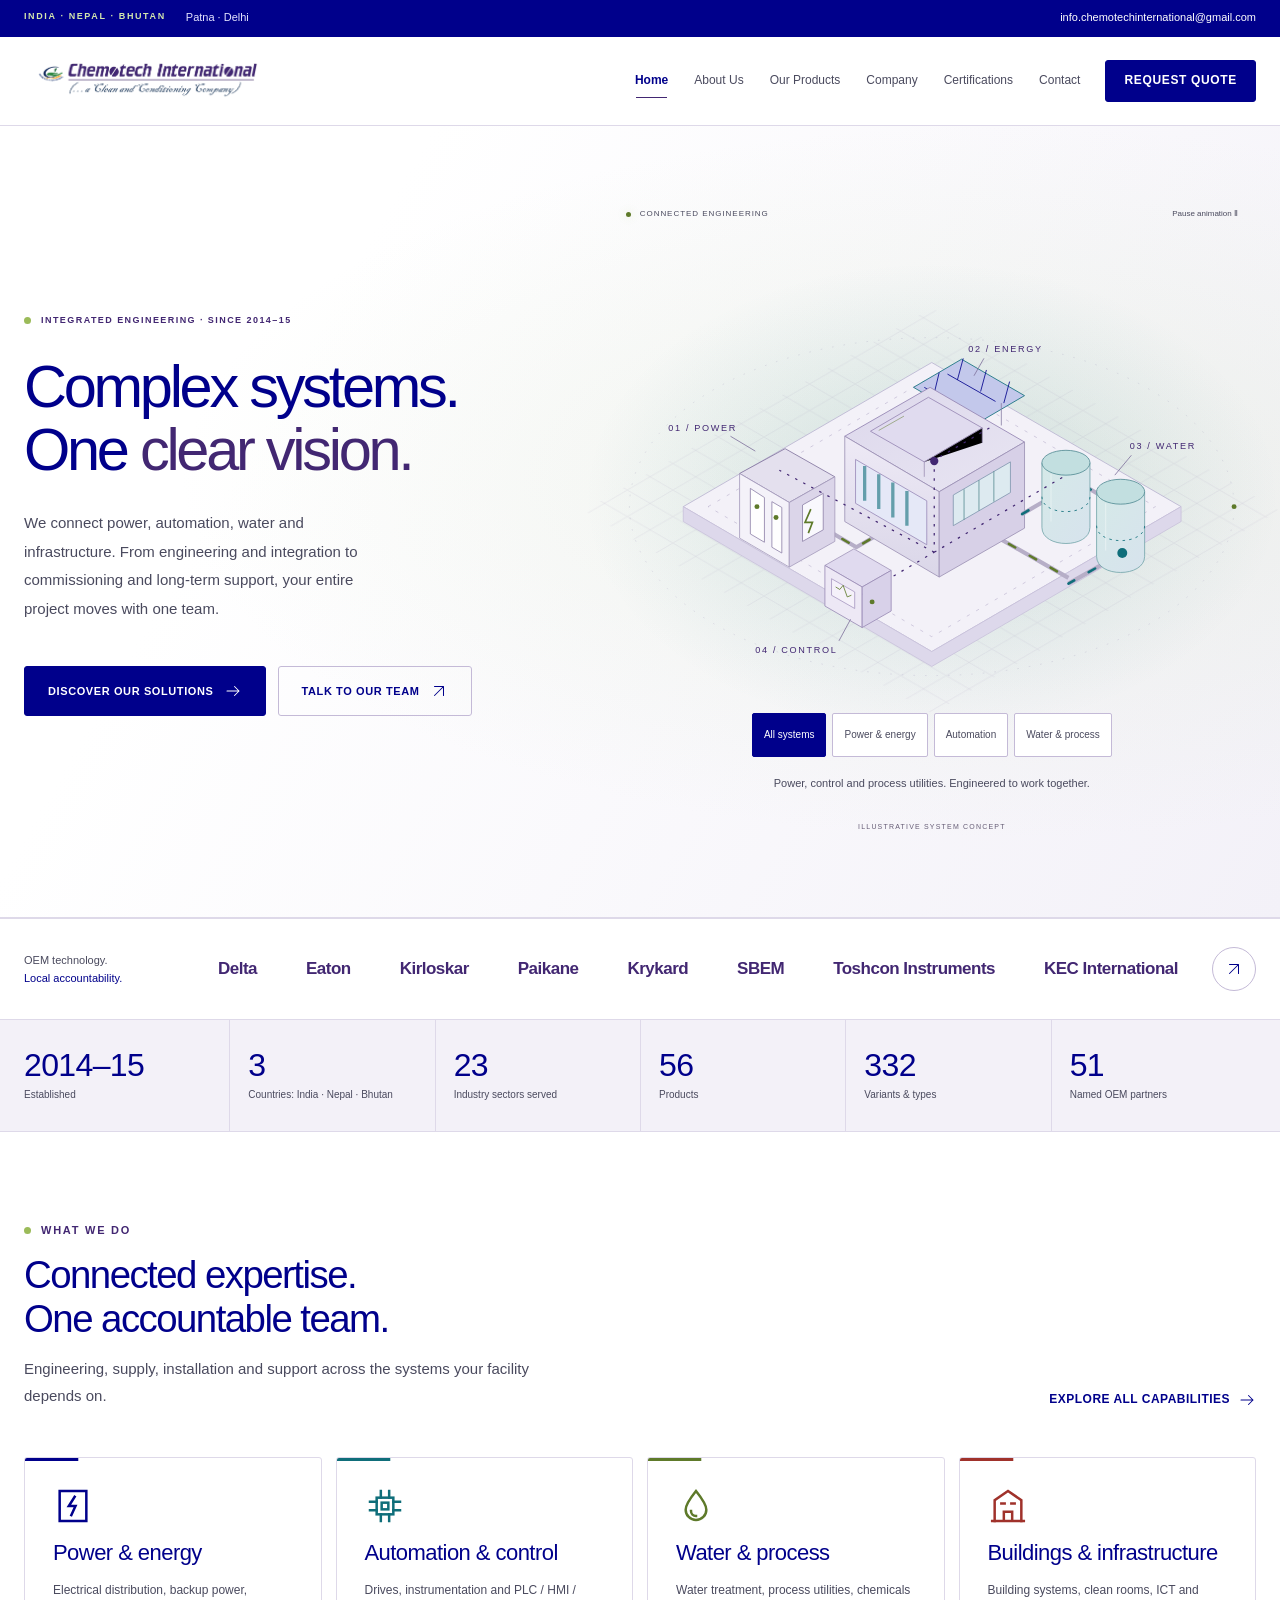
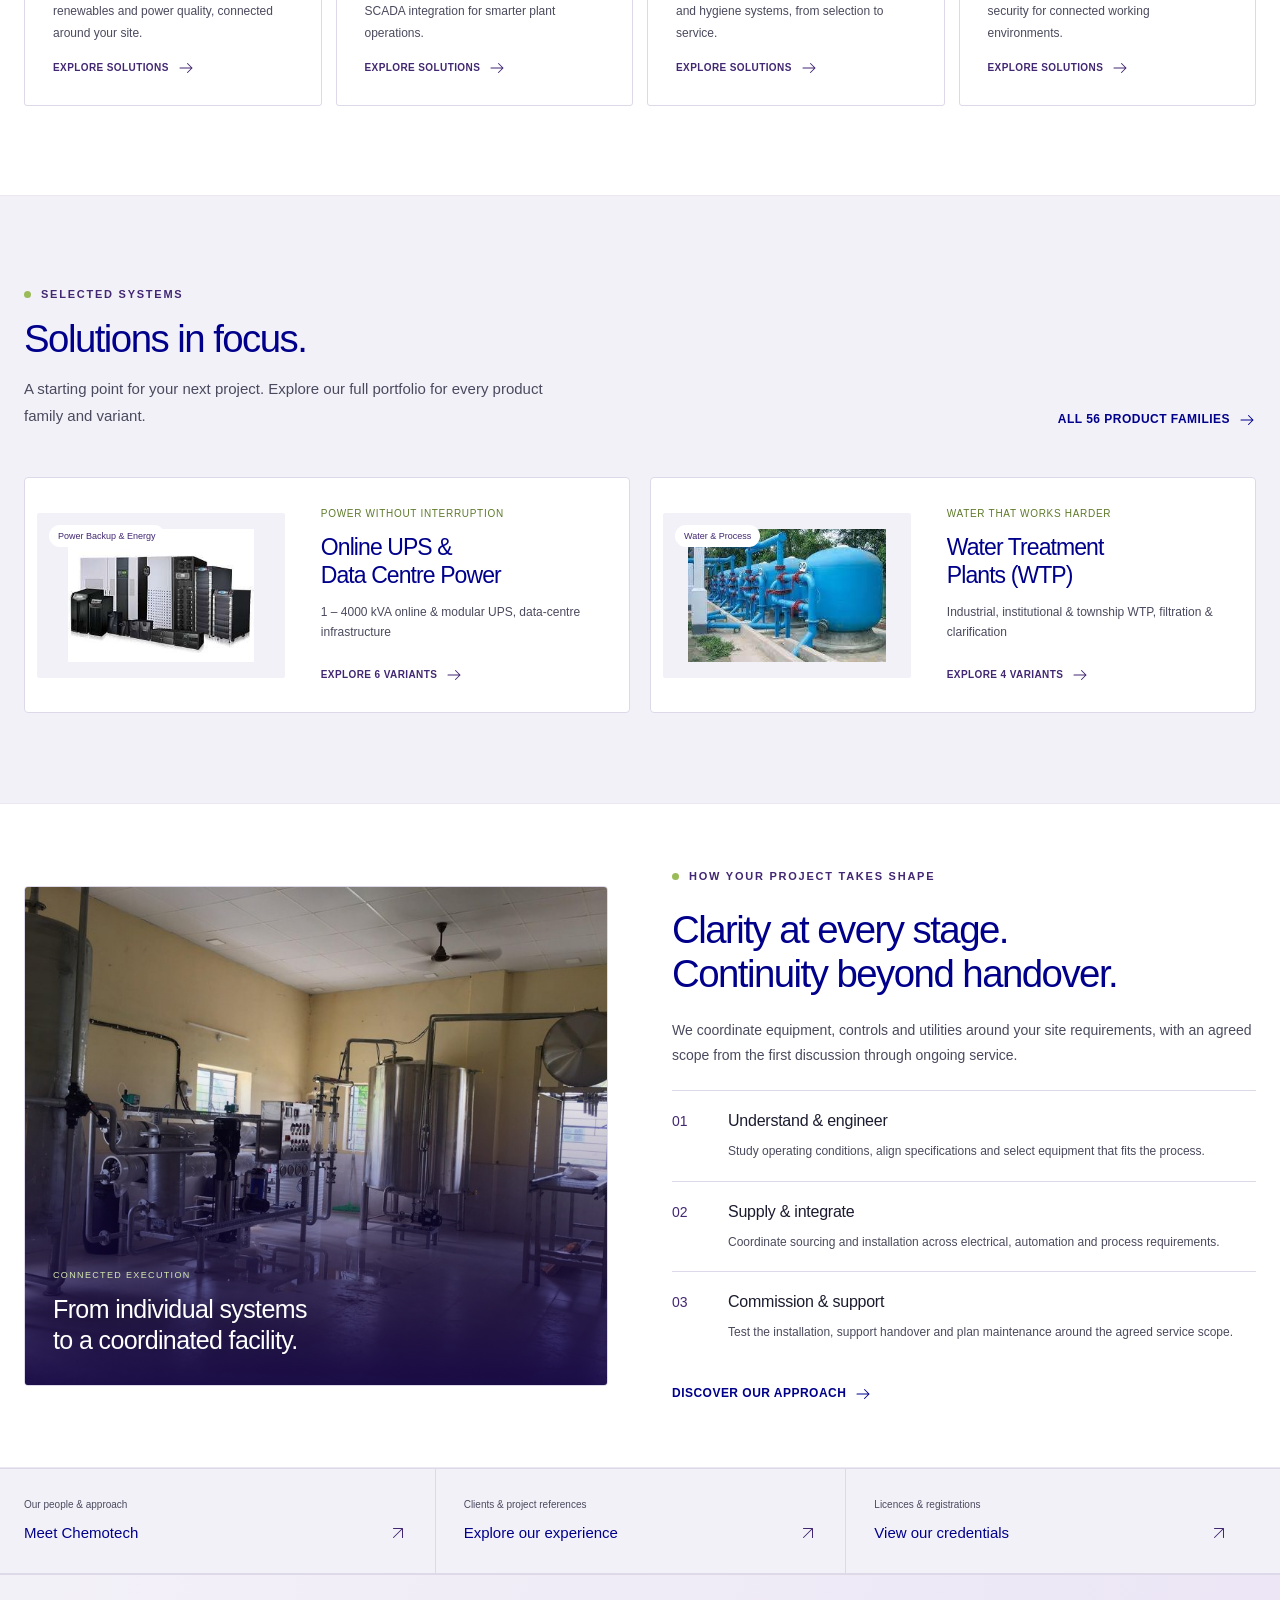
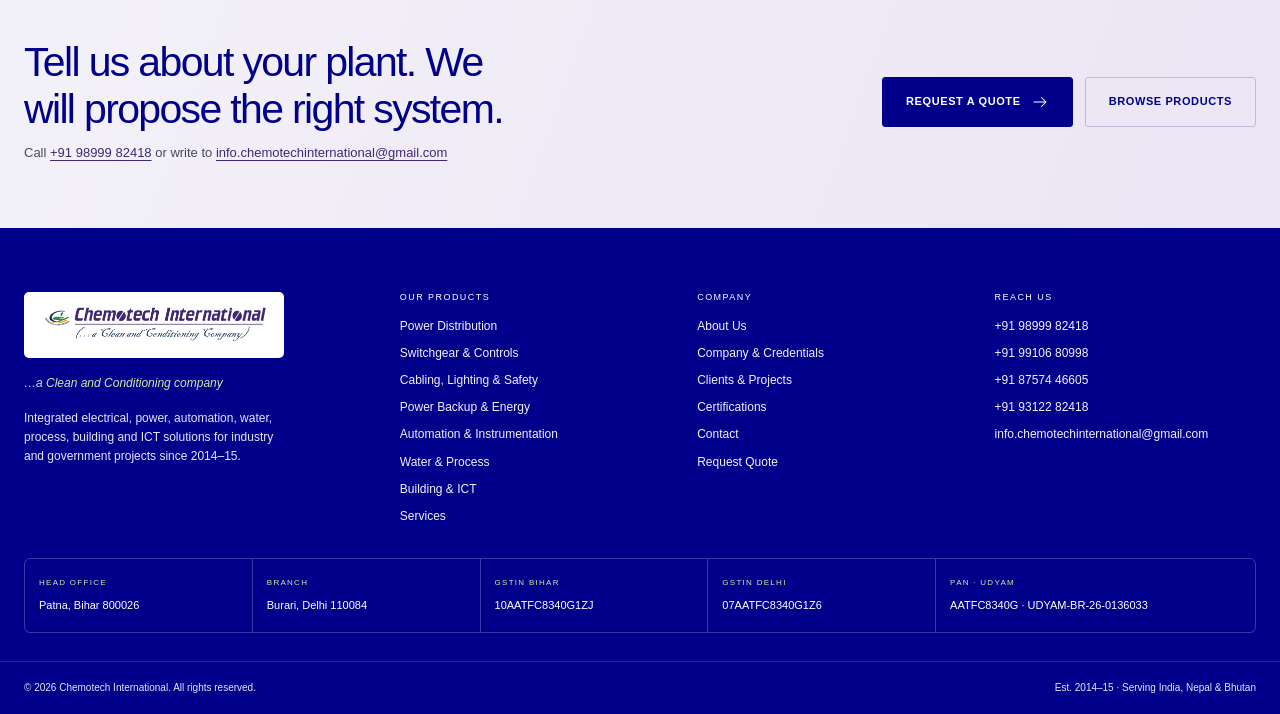
==== commit a3c1c56b: "Apply updated profile palette and refresh November product and company content" ====
--- a/index.html
+++ b/index.html
@@ -5,7 +5,7 @@
 <meta name="viewport" content="width=device-width, initial-scale=1, viewport-fit=cover">
 <title>Chemotech International</title>
 <meta name="description" content="Chemotech International: electrical works, DG sets, UPS, VFD / PLC / SCADA automation, water and wastewater treatment, solar, EV charging, building and ICT systems for industry across India, Nepal and Bhutan.">
-<meta name="theme-color" content="#080e17">
+<meta name="theme-color" content="#00008B">
 <meta property="og:title" content="Chemotech International">
 <meta property="og:description" content="Chemotech International: electrical works, DG sets, UPS, VFD / PLC / SCADA automation, water and wastewater treatment, solar, EV charging, building and ICT systems for industry across India, Nepal and Bhutan.">
 <meta property="og:type" content="website">
@@ -14,6 +14,7 @@
 <link rel="stylesheet" href="assets/css/style.css">
 <link rel="stylesheet" href="assets/css/modern.css">
 <link rel="stylesheet" href="assets/css/immersive.css?v=63767099c9cc">
+<link rel="stylesheet" href="assets/css/profile.css?v=049c2008720e">
 </head>
 <body>
 <a class="skip-link" href="#main">Skip to content</a>
@@ -31,7 +32,7 @@
 <header class="site-header">
   <div class="wrap">
     <a class="brand" href="index.html" aria-label="Chemotech International, home">
-      <img src="assets/img/chemotech-logo.png" width="880" height="135" alt="Chemotech International – a Clean and Conditioning Company">
+      <img src="assets/img/chemotech-logo.png" width="1820" height="300" alt="Chemotech International – a Clean and Conditioning Company">
     </a>
     <button class="menu-toggle" type="button" aria-expanded="false" aria-controls="site-nav" aria-label="Open menu">
       <svg viewBox="0 0 24 24" fill="none" stroke="currentColor" stroke-width="2" aria-hidden="true"><path d="M3 6h18M3 12h18M3 18h12"/></svg>
@@ -61,51 +62,51 @@
       <title id="system-title">An integrated industrial ecosystem</title>
       <desc id="system-description">An illustrative plant connects electrical distribution, renewable energy, automation, water treatment and building systems. Animated paths represent the connections between disciplines, not live site data.</desc>
       <defs>
-        <linearGradient id="campus-top" x2="1" y2="1"><stop stop-color="#234056"/><stop offset="1" stop-color="#102331"/></linearGradient>
-        <linearGradient id="building-front" x2="0" y2="1"><stop stop-color="#1d3547"/><stop offset="1" stop-color="#0d1b28"/></linearGradient>
-        <linearGradient id="tower-fill" x2="1" y2="1"><stop stop-color="#2c5b68"/><stop offset="1" stop-color="#102937"/></linearGradient>
-        <radialGradient id="system-halo"><stop stop-color="#6bbfba" stop-opacity=".15"/><stop offset="1" stop-color="#6bbfba" stop-opacity="0"/></radialGradient>
-        <pattern id="site-grid" width="55" height="32" patternUnits="userSpaceOnUse"><path d="M0 16L27.5 0 55 16 27.5 32Z" fill="none" stroke="#698a9e" stroke-opacity=".13" stroke-width=".6"/></pattern>
+        <linearGradient id="campus-top" x2="1" y2="1"><stop stop-color="#ddd8ec"/><stop offset="1" stop-color="#e8e5f2"/></linearGradient>
+        <linearGradient id="building-front" x2="0" y2="1"><stop stop-color="#eeeaf6"/><stop offset="1" stop-color="#dad6e8"/></linearGradient>
+        <linearGradient id="tower-fill" x2="1" y2="1"><stop stop-color="#d5e9e8"/><stop offset="1" stop-color="#d7e3ed"/></linearGradient>
+        <radialGradient id="system-halo"><stop stop-color="#0f6e7a" stop-opacity=".15"/><stop offset="1" stop-color="#0f6e7a" stop-opacity="0"/></radialGradient>
+        <pattern id="site-grid" width="55" height="32" patternUnits="userSpaceOnUse"><path d="M0 16L27.5 0 55 16 27.5 32Z" fill="none" stroke="#422772" stroke-opacity=".13" stroke-width=".6"/></pattern>
         <filter id="signal-glow"><feGaussianBlur stdDeviation="3"/></filter>
       </defs>
       <ellipse cx="450" cy="330" rx="420" ry="285" fill="url(#system-halo)"/>
       <path d="M30 345 450 100 870 345 450 590Z" fill="url(#site-grid)"/>
-      <g class="campus-foundation"><path d="M150 340 450 166 751 340 450 515Z" fill="#101f2c" stroke="#344b59"/><path d="M150 340v18l300 175 301-175v-18L450 515Z" fill="#0a1520" stroke="#253b4a"/><path d="M180 340 450 183 720 340 450 497Z" fill="none" stroke="#456073" stroke-dasharray="4 9" stroke-opacity=".5"/></g>
+      <g class="campus-foundation"><path d="M150 340 450 166 751 340 450 515Z" fill="#f3f1f8" stroke="#bbb4d2"/><path d="M150 340v18l300 175 301-175v-18L450 515Z" fill="#ddd8eb" stroke="#c9c2db"/><path d="M180 340 450 183 720 340 450 497Z" fill="none" stroke="#9e93b9" stroke-dasharray="4 9" stroke-opacity=".5"/></g>
       <g class="system-zone" data-zone="power">
         <path class="signal-track" d="M267 335 359 389 454 334 615 426"/><path class="signal-flow power-flow" d="M267 335 359 389 454 334 615 426"/>
-        <g transform="translate(218 270)"><path d="M0 30 55 0 115 34 60 65Z" fill="#2b4050" stroke="#5b7884"/><path d="M0 30v78l60 35V65Z" fill="#1b3041" stroke="#536b75"/><path d="M60 65 115 34v78l-55 31Z" fill="#112536" stroke="#536b75"/><path d="M13 48v55l17 10V59ZM39 64v55l12 7V71Z" fill="#091825" stroke="#62787c"/><path d="M76 68v44l25-14V54Z" fill="#0b1924" stroke="#62787c"/><circle cx="21" cy="70" r="3" fill="#c2e581"/><circle cx="44" cy="83" r="3" fill="#c2e581"/><path d="m86 73-7 16h9l-5 13" fill="none" stroke="#c2e581" stroke-width="2"/></g>
-        <g transform="translate(428 176)"><path d="m0 20 58-34 76 44-58 34Z" fill="#102e43" stroke="#6bbfba"/><path d="m13 20 58 33m-30-49 58 33M31 2l-6 25m35-42-7 26m35-12-7 26m35-12-7 26" stroke="#4f8b9e"/><path d="M20 32v32m86-25v27" stroke="#708690"/><path class="signal-flow power-flow" d="M61 50v55l-35 20"/></g>
+        <g transform="translate(218 270)"><path d="M0 30 55 0 115 34 60 65Z" fill="#e4e0ee" stroke="#81739d"/><path d="M0 30v78l60 35V65Z" fill="#f4f2f9" stroke="#a69cbd"/><path d="M60 65 115 34v78l-55 31Z" fill="#dbd5e9" stroke="#a69cbd"/><path d="M13 48v55l17 10V59ZM39 64v55l12 7V71Z" fill="#fefefe" stroke="#8f83aa"/><path d="M76 68v44l25-14V54Z" fill="#f9f8fd" stroke="#8f83aa"/><circle cx="21" cy="70" r="3" fill="#5e7a2a"/><circle cx="44" cy="83" r="3" fill="#5e7a2a"/><path d="m86 73-7 16h9l-5 13" fill="none" stroke="#5e7a2a" stroke-width="2"/></g>
+        <g transform="translate(428 176)"><path d="m0 20 58-34 76 44-58 34Z" fill="#c3c8eb" stroke="#0f6e7a"/><path d="m13 20 58 33m-30-49 58 33M31 2l-6 25m35-42-7 26m35-12-7 26m35-12-7 26" stroke="#00008b"/><path d="M20 32v32m86-25v27" stroke="#8b80a7"/><path class="signal-flow power-flow" d="M61 50v55l-35 20"/></g>
       </g>
       <g class="system-zone" data-zone="building">
-        <path d="M345 255 448 196 562 262 459 322Z" fill="url(#campus-top)" stroke="#6e8e9e"/>
-        <path d="M345 255v103l114 67V322Z" fill="url(#building-front)" stroke="#4c697a"/>
-        <path d="M459 322 562 262v104l-103 59Z" fill="#102231" stroke="#4c697a"/>
-        <path d="M358 283v53l86 50v-53Z" fill="#0b1b28" stroke="#456a7c"/>
-        <path d="M369 291v42m17-32v42m17-32v42m17-32v42" stroke="#6bbfba" stroke-width="4" opacity=".6"/>
-        <path d="M476 326v37l69-40v-37Z" fill="#183c4b" stroke="#4b7b8b"/>
-        <path d="M489 319v37m18-48v37m18-48v37" stroke="#598d9b"/>
-        <path d="m376 249 70-41 65 37-70 41Z" fill="#0d2230" stroke="#506d7c"/>
-        <path d="M441 286v18m0-18 70-41v18" stroke="#6b8995"/>
-        <path class="system-roof-line" d="m386 248 60-34 53 30-59 35Z" fill="none" stroke="#c2e581" stroke-opacity=".6"/>
+        <path d="M345 255 448 196 562 262 459 322Z" fill="url(#campus-top)" stroke="#9182b1"/>
+        <path d="M345 255v103l114 67V322Z" fill="url(#building-front)" stroke="#9c91b4"/>
+        <path d="M459 322 562 262v104l-103 59Z" fill="#d7d0e7" stroke="#9c91b4"/>
+        <path d="M358 283v53l86 50v-53Z" fill="#e5e8f7" stroke="#9a8bb9"/>
+        <path d="M369 291v42m17-32v42m17-32v42m17-32v42" stroke="#0f6e7a" stroke-width="4" opacity=".6"/>
+        <path d="M476 326v37l69-40v-37Z" fill="#ddeaf0" stroke="#8297b0"/>
+        <path d="M489 319v37m18-48v37m18-48v37" stroke="#5b8f94"/>
+        <path d="m376 249 70-41 65 37-70 41Z" fill="#e0dbef" stroke="#9687b3"/>
+        <path d="M441 286v18m0-18 70-41v18" stroke="#9d92b6"/>
+        <path class="system-roof-line" d="m386 248 60-34 53 30-59 35Z" fill="none" stroke="#5e7a2a" stroke-opacity=".6"/>
       </g>
       <g class="system-zone" data-zone="water">
         <path class="signal-track" d="M559 349 626 310 680 342v54l-65 37"/><path class="signal-flow water-flow" d="M559 349 626 310 680 342v54l-65 37"/>
-        <g transform="translate(583 262)"><path d="M0 25v78c0 26 58 26 58 0V25" fill="url(#tower-fill)" stroke="#548594"/><ellipse cx="29" cy="25" rx="29" ry="15" fill="#25505e" stroke="#78a5ac"/><path d="M0 66c0 24 58 24 58 0" fill="none" stroke="#6bbfba" stroke-dasharray="3 5"/><path d="M11 39v57" stroke="#b3dbda" opacity=".5"/></g>
-        <g transform="translate(649 297)"><path d="M0 25v78c0 26 58 26 58 0V25" fill="url(#tower-fill)" stroke="#548594"/><ellipse cx="29" cy="25" rx="29" ry="15" fill="#25505e" stroke="#78a5ac"/><path d="M0 66c0 24 58 24 58 0" fill="none" stroke="#6bbfba" stroke-dasharray="3 5"/><path d="M11 39v57" stroke="#b3dbda" opacity=".5"/></g>
-        <circle class="system-pulse water-pulse" cx="680" cy="396" r="6" fill="#6bbfba"/>
+        <g transform="translate(583 262)"><path d="M0 25v78c0 26 58 26 58 0V25" fill="url(#tower-fill)" stroke="#75a6ab"/><ellipse cx="29" cy="25" rx="29" ry="15" fill="#c2dfe0" stroke="#538b94"/><path d="M0 66c0 24 58 24 58 0" fill="none" stroke="#0f6e7a" stroke-dasharray="3 5"/><path d="M11 39v57" stroke="#ffffff" opacity=".5"/></g>
+        <g transform="translate(649 297)"><path d="M0 25v78c0 26 58 26 58 0V25" fill="url(#tower-fill)" stroke="#75a6ab"/><ellipse cx="29" cy="25" rx="29" ry="15" fill="#c2dfe0" stroke="#538b94"/><path d="M0 66c0 24 58 24 58 0" fill="none" stroke="#0f6e7a" stroke-dasharray="3 5"/><path d="M11 39v57" stroke="#ffffff" opacity=".5"/></g>
+        <circle class="system-pulse water-pulse" cx="680" cy="396" r="6" fill="#0f6e7a"/>
       </g>
       <g class="system-zone" data-zone="automation">
         <path class="signal-control" d="M366 446 453 395V284l70-41M453 395l161-94M453 395l-187-99"/>
-        <g transform="translate(321 389)"><path d="m0 22 35-20 45 26-35 20Z" fill="#334058" stroke="#8b94b5"/><path d="M0 22v49l45 26V48Z" fill="#1c2940" stroke="#6a7d98"/><path d="m45 48 35-20v49L45 97Z" fill="#131f36" stroke="#6a7d98"/><path d="m8 38 28 16v20L8 58Z" fill="#12202b" stroke="#8294b5"/><path d="m13 48 5 3 4-5 5 14 5-2" stroke="#c2e581" fill="none"/><circle cx="57" cy="66" r="3" fill="#c2e581"/></g>
-        <circle class="system-pulse control-pulse" cx="453" cy="285" r="5" fill="#a6a6ec"/>
-      </g>
-      <g class="system-labels" fill="#b5c9d4" font-family="Arial,sans-serif" font-size="11" letter-spacing="2">
-        <a href="products.html#cat-pd" aria-label="Explore power distribution"><text x="132" y="249">01 / POWER</text><path d="m207 255 30 18" stroke="#5b7884"/></a>
-        <a href="products.html#cat-pb" aria-label="Explore energy systems"><text x="494" y="153">02 / ENERGY</text><path d="m513 161-12 21" stroke="#5b7884"/></a>
-        <a href="products.html#cat-wp" aria-label="Explore water and process"><text x="689" y="270">03 / WATER</text><path d="m691 278-20 24" stroke="#5b7884"/></a>
-        <a href="products.html#cat-au" aria-label="Explore automation"><text x="237" y="517">04 / CONTROL</text><path d="m338 502 14-26" stroke="#5b7884"/></a>
-      </g>
-      <g class="system-orbit"><ellipse cx="450" cy="340" rx="365" ry="204" fill="none" stroke="#5d8192" stroke-opacity=".2" stroke-dasharray="2 12"/><circle cx="815" cy="340" r="3" fill="#c2e581"/></g>
+        <g transform="translate(321 389)"><path d="m0 22 35-20 45 26-35 20Z" fill="#e0daef" stroke="#a396bb"/><path d="M0 22v49l45 26V48Z" fill="#ede8f5" stroke="#9a8cb6"/><path d="m45 48 35-20v49L45 97Z" fill="#d8d1e9" stroke="#9a8cb6"/><path d="m8 38 28 16v20L8 58Z" fill="#f5f1fa" stroke="#a899c2"/><path d="m13 48 5 3 4-5 5 14 5-2" stroke="#5e7a2a" fill="none"/><circle cx="57" cy="66" r="3" fill="#5e7a2a"/></g>
+        <circle class="system-pulse control-pulse" cx="453" cy="285" r="5" fill="#422772"/>
+      </g>
+      <g class="system-labels" fill="#422772" font-family="Arial,sans-serif" font-size="11" letter-spacing="2">
+        <a href="products.html#cat-pd" aria-label="Explore power distribution"><text x="132" y="249">01 / POWER</text><path d="m207 255 30 18" stroke="#81739d"/></a>
+        <a href="products.html#cat-pb" aria-label="Explore energy systems"><text x="494" y="153">02 / ENERGY</text><path d="m513 161-12 21" stroke="#81739d"/></a>
+        <a href="products.html#cat-wp" aria-label="Explore water and process"><text x="689" y="270">03 / WATER</text><path d="m691 278-20 24" stroke="#81739d"/></a>
+        <a href="products.html#cat-au" aria-label="Explore automation"><text x="237" y="517">04 / CONTROL</text><path d="m338 502 14-26" stroke="#81739d"/></a>
+      </g>
+      <g class="system-orbit"><ellipse cx="450" cy="340" rx="365" ry="204" fill="none" stroke="#7c6c9c" stroke-opacity=".2" stroke-dasharray="2 12"/><circle cx="815" cy="340" r="3" fill="#5e7a2a"/></g>
     </svg>
   </div>
   <div class="system-controls" role="group" aria-label="Explore engineering disciplines"><button type="button" data-system-mode="all" aria-pressed="true">All systems</button><button type="button" data-system-mode="power" aria-pressed="false">Power & energy</button><button type="button" data-system-mode="automation" aria-pressed="false">Automation</button><button type="button" data-system-mode="water" aria-pressed="false">Water & process</button></div>
@@ -115,9 +116,9 @@
   </div>
 </section>
 
-<section class="ecosystem-band" aria-label="Selected makes from our technology ecosystem"><div class="wrap"><p>Global technology.<br><b>Local accountability.</b></p><div class="ecosystem-makes"><span>Delta</span><span>Siemens</span><span>ABB</span><span>Schneider</span><span>Honeywell</span><span>Grundfos</span><span>Kirloskar</span><span>Eaton</span></div><a href="company-profile.html#partners" aria-label="See all business partners and makes"><svg class="arrow arrow--up-right" width="18" height="18" viewBox="0 0 24 24" fill="none" stroke="currentColor" stroke-width="1.35" stroke-linecap="round" stroke-linejoin="round" aria-hidden="true" focusable="false"><path d="M6 18 18 6M6 6h12v12"/></svg></a></div></section>
+<section class="ecosystem-band" aria-label="Selected OEM partners"><div class="wrap"><p>OEM technology.<br><b>Local accountability.</b></p><div class="ecosystem-makes"><span>Delta</span><span>Eaton</span><span>Kirloskar</span><span>Paikane</span><span>Krykard</span><span>SBEM</span><span>Toshcon Instruments</span><span>KEC International</span></div><a href="company-profile.html#partners" aria-label="See all OEM partners"><svg class="arrow arrow--up-right" width="18" height="18" viewBox="0 0 24 24" fill="none" stroke="currentColor" stroke-width="1.35" stroke-linecap="round" stroke-linejoin="round" aria-hidden="true" focusable="false"><path d="M6 18 18 6M6 6h12v12"/></svg></a></div></section>
 <section class="facts" aria-label="At a glance">
-  <div class="wrap"><ul><li><b>2014–15</b><span>Established</span></li><li><b>3</b><span>Countries: India · Nepal · Bhutan</span></li><li><b>23</b><span>Industry sectors served</span></li><li><b>56</b><span>Products</span></li><li><b>328</b><span>Variants &amp; types</span></li><li><b>150+</b><span>Makes supplied</span></li></ul></div>
+  <div class="wrap"><ul><li><b>2014–15</b><span>Established</span></li><li><b>3</b><span>Countries: India · Nepal · Bhutan</span></li><li><b>23</b><span>Industry sectors served</span></li><li><b>56</b><span>Products</span></li><li><b>332</b><span>Variants &amp; types</span></li><li><b>51</b><span>Named OEM partners</span></li></ul></div>
 </section>
 
 <section class="section home-capabilities">
@@ -185,7 +186,7 @@
   <div class="wrap">
     <div class="footer-top">
       <div class="footer-brand">
-        <div class="logo-tile"><img src="assets/img/chemotech-logo.png" width="880" height="135" alt="Chemotech International" loading="lazy"></div>
+        <div class="logo-tile"><img src="assets/img/chemotech-logo.png" width="1820" height="300" alt="Chemotech International" loading="lazy"></div>
         <p class="tagline">…a Clean and Conditioning company</p>
         <p>Integrated electrical, power, automation, water, process, building and ICT solutions for industry and government projects since 2014–15.</p>
       </div>
@@ -226,7 +227,7 @@
     <span>Est. 2014–15 · Serving India, Nepal &amp; Bhutan</span>
   </div>
 </footer>
-<script src="assets/js/main.js"></script>
+<script src="assets/js/main.js?v=62d472e2c25d"></script>
 
 </body>
 </html>
--- a/assets/css/profile.css
+++ b/assets/css/profile.css
@@ -0,0 +1,292 @@
+/* Palette from the November 2026 Chemotech profiles: navy, purple, leaf green and lavender. */
+:root {
+ color-scheme: light;
+ --paper:#ffffff; --wash:#F3F1F8; --ink:#1B1B2F; --muted:#4A4A5E;
+ --line:#DED9E9; --line-strong:#C4BAD7;
+ --navy:#00008B; --navy-deep:#000066; --purple:#422772;
+ --green:#9BBB59; --green-ink:#5E7A2A; --slate:#243F60;
+ --on-navy:#ffffff; --on-navy-muted:#E4E4FF; --brand-red:#E2231A;
+}
+html,body { background:var(--paper); color:var(--ink); }
+body::before { background:white; }
+a { color:var(--navy); }
+a:hover { color:var(--purple); }
+::selection { background:#DDE9C6; color:#1B1B2F; }
+:focus-visible { outline-color:var(--purple); }
+h1,h2,h3,h4 { color:var(--ink); }
+.btn,.btn--green { background:var(--navy); border-color:var(--navy); color:white; }
+.btn:hover,.btn--green:hover { background:var(--purple); border-color:var(--purple); color:white; box-shadow:0 7px 18px #42277218; }
+.btn--ghost,.btn--line-light { background:transparent; color:var(--navy); border-color:var(--line-strong); }
+.btn--ghost:hover,.btn--line-light:hover { background:#EDE9F6; color:var(--purple); border-color:var(--purple); }
+.text-link,.link-btn { color:var(--navy); }
+.topbar { background:var(--navy); border-color:var(--navy); color:#E4E4FF; }
+.topbar a { color:white; }
+.topbar a:hover { color:#D3E6AE; }
+.topbar__countries { color:#D3E6AE; }
+.site-header { background:#FFFFFFF2; border-color:var(--line); }
+.brand { background:white; }
+.nav a { color:var(--muted); }
+.nav a:hover,.nav a[aria-current='page'] { color:var(--navy); }
+.nav a::after { background:var(--purple); }
+.nav .btn,.nav .btn:hover,.nav a.btn[aria-current='page'] { color:white; }
+.menu-toggle { background:var(--wash); color:var(--navy); border-color:var(--line); }
+@media(max-width:1080px) { .nav { background:white; border-color:var(--line); box-shadow:0 14px 25px #42277212; } }
+.hero { background:linear-gradient(120deg,#FFFFFF 25%,#F3F1F8); color:var(--ink); border-bottom:1px solid var(--line); }
+.hero::before { background:radial-gradient(ellipse at 78% 45%,#D8E5CC55,transparent 58%); }
+.hero h1 { color:var(--navy); }
+.hero h1 em { color:var(--purple); }
+.hero p { color:var(--muted); }
+.hero .tag { color:var(--green-ink); }
+.tag,.on-navy .tag { color:var(--purple); }
+.tag::before,.on-navy .tag::before { background:var(--green); }
+.system-topline { color:var(--muted); }
+.system-topline i { background:var(--green-ink); box-shadow:0 0 9px #9BBB5940; }
+.motion-toggle { color:var(--muted); }
+.motion-toggle:hover { color:var(--navy); }
+.system-controls button { background:white; border-color:var(--line-strong); color:var(--muted); }
+.system-controls button:hover { background:var(--wash); border-color:var(--purple); color:var(--purple); }
+.system-controls button[aria-pressed='true'] { background:var(--navy); border-color:var(--navy); color:white; }
+.system-caption p { color:var(--muted); }
+.system-caption > span { color:#655C75; }
+.signal-track { stroke:#B6AEC7; }
+.signal-flow { stroke:var(--green-ink); }
+.water-flow { stroke:#0F6E7A; }
+.signal-control { stroke:var(--purple); }
+.system-labels a { fill:var(--purple); }
+.system-labels a:hover { fill:var(--navy); }
+.ecosystem-band { background:white; border-color:var(--line); }
+.ecosystem-band p { color:var(--muted); }
+.ecosystem-band b { color:var(--navy); }
+.ecosystem-makes span { color:var(--purple); }
+.ecosystem-band a { color:var(--navy); border-color:var(--line-strong); }
+.facts { background:var(--wash); border-color:var(--line); }
+.facts li { border-color:var(--line); }
+.facts b { color:var(--navy); }
+.facts span { color:var(--muted); }
+.section { border-color:#ECE8F2; }
+.section--wash { background:var(--wash); }
+.featured-section { background:var(--wash); }
+.section-head p,.prose,.prose p,.muted { color:var(--muted); }
+.section-head h2,.delivery-copy h2,.portfolio-link h2 { color:var(--navy); }
+.feature-card { background:white; border-color:var(--line); }
+.feature-card:hover { color:var(--ink); border-color:#AA9BC0; box-shadow:0 14px 30px #42277212; }
+.feature-card__image { background:var(--wash); }
+.feature-card__image > span { background:white; color:var(--purple); }
+.feature-card__copy small { color:var(--green-ink); }
+.feature-card h3 { color:var(--navy); }
+.feature-card p { color:var(--muted); }
+.feature-card .text-link { color:var(--purple); }
+.vpanel,.verticals--4 .vpanel { background:white; border-color:var(--line); color:var(--ink); --v:var(--purple); }
+.vpanel::before { background:var(--green); }
+.vpanel:hover { background:var(--wash); color:var(--ink); }
+.vpanel h3 { color:var(--navy); }
+.vpanel p { color:var(--muted); }
+.vpanel .text-link { color:var(--purple); }
+.partner__stats { background:white; border-color:var(--line); }
+.partner__stats div { border-color:var(--line); }
+.partner__stats b { color:var(--navy); }
+.partner__stats span { color:var(--muted); }
+.gallery figure { background:white; border-color:var(--line); }
+.gallery .ph { background:var(--wash); }
+.gallery figcaption { color:var(--navy); border-color:var(--line); }
+.steps .node b,.steps li:nth-child(n+3) .node b { background:var(--navy); color:white; }
+.steps p { color:var(--muted); }
+.trusted li { color:var(--ink); }
+.industries li,.names li { background:white; color:var(--ink); border-color:var(--line); }
+.industries li > .list-number { color:var(--purple); }
+.industries li > .list-copy { color:var(--ink); }
+.industries li.is-key > .list-copy { color:var(--green-ink); }
+.names--partners li.is-own { background:var(--navy); color:white; }
+.more-band { background:var(--wash); color:var(--navy); border-color:var(--line); }
+.more-band span { color:var(--muted); }
+.presence span { background:#E7E0F3; color:var(--purple); }
+.page-hero { background:linear-gradient(110deg,#F3F1F8,#FBFAFD); color:var(--ink); }
+.page-hero h1 { color:var(--navy); }
+.page-hero p { color:var(--muted); }
+.page-hero::after { background-image:linear-gradient(#4227720C 1px,transparent 1px),linear-gradient(90deg,#4227720C 1px,transparent 1px); opacity:1; }
+.page-hero__rule { background:linear-gradient(90deg,var(--green),var(--purple) 50%,transparent); }
+.crumbs { color:var(--muted); }
+.crumbs a { color:var(--purple); }
+.solution-gateway { border-color:#B9B1CD; }
+.solution-gateway::after { background:linear-gradient(180deg,#00008B05,#00008B45 30%,#190B49EE); }
+.solution-gateway h3 { color:white; }
+.solution-gateway p { color:#F0EDF7; }
+.solution-gateway > div > span,.solution-gateway b { color:#D3E6AE; }
+.solution-gateway:hover { border-color:var(--purple); color:white; }
+.cat-toolbar { background:#FFFFFFF5; border-color:var(--line); }
+.cat-row input,.cat-row select { background:white; color:var(--ink); border-color:var(--line-strong); }
+.cat-row input::placeholder { color:#62596E; }
+.cat-count { color:var(--muted); }
+.chip { background:white; border-color:var(--line-strong); color:var(--muted); }
+.chip::before { background:var(--purple); }
+.chip span { color:var(--muted); }
+.chip:hover { border-color:var(--purple); }
+.chip[aria-pressed='true'] { background:var(--navy); color:white; border-color:var(--navy); }
+.chip[aria-pressed='true'] span { color:#E4E4FF; }
+.chip[aria-pressed='true']::before { background:var(--green); }
+.catalogue-guidance { color:var(--muted); }
+.pcard { background:white; border-color:var(--line); }
+.pcard:hover { border-color:#AA9BC0; box-shadow:0 14px 30px #42277212; }
+.pcard__media { background:var(--wash); }
+.pcard__meta { color:var(--purple); }
+.pcard__meta span:last-child { color:var(--muted); }
+.pcard h3 { color:var(--navy); }
+.pcard p { color:var(--muted); }
+.variant-preview { border-color:var(--line); }
+.variant-preview > span { color:var(--muted); }
+.variant-preview li { color:var(--ink); }
+.variant-preview li::before { color:var(--green-ink); }
+.pcard__discover { color:var(--purple); }
+.pcard__foot { background:#F8F6FC; border-color:var(--line); }
+.pcard__foot small { color:var(--muted); }
+.add-btn { color:var(--navy); border-color:#C2B5D6; background:white; }
+.add-btn:hover { background:#EDE7F6; }
+.add-btn[aria-pressed='true'] { color:white; background:var(--purple); border-color:var(--purple); }
+.c-pd,.c-sw,.c-cl,.c-pb,.c-au,.c-wp,.c-bi,.c-sv { --c:var(--purple); }
+.equipment-tile { background:var(--wash); color:var(--purple); }
+.empty-state { background:var(--wash); border-color:var(--line); }
+.pdialog,.lightbox { background:white; color:var(--ink); border-color:var(--line-strong); }
+.pdialog::backdrop,.lightbox::backdrop { background:#1B143F80; }
+.pd-head { background:var(--navy); border-color:var(--navy); }
+.pd-head h2 { color:white; }
+.pd-head small { color:#D3E6AE; }
+.pd-body { background:white; }
+.pd-media { background:var(--wash); border-color:var(--line); }
+.pd-main { background:white; border-color:var(--line); }
+.pd-caption b { color:var(--ink); }
+.pd-caption span { color:var(--muted); }
+.pd-caption em { color:var(--purple); }
+.pd-info .lead { color:var(--ink); }
+.pd-block h3 { color:var(--purple); }
+.spec-grid { background:var(--wash); border-color:var(--line); }
+.spec-grid > div + div { border-color:var(--line); }
+.spec-grid dt { color:var(--muted); }
+.spec-grid dd { color:var(--ink); }
+.application-note,.pd-note { background:var(--wash); color:var(--muted); }
+.application-note b { color:var(--purple); }
+.mk li { background:#EDE7F5; color:var(--purple); }
+.mk li.is-hit { color:#24350B; background:#D3E6AE; }
+.vlist > li { border-color:var(--line); }
+.pd-foot { background:white; border-color:var(--line); }
+.pd-nav button { color:var(--navy); background:white; border-color:var(--line-strong); }
+.pd-foot .btn { color:white; }
+.photo-credit-links a { color:var(--navy); }
+.thumbs button { background:white; }
+.sol { background:white; border-color:var(--line); }
+.sol .media { background:var(--wash); }
+.sol .cap em { color:var(--purple); }
+.sol .cap b { color:var(--ink); }
+.sol .cap span { color:var(--muted); }
+.lb-head { background:var(--navy); color:white; }
+.lb-cap { background:white; color:var(--ink); }
+.lb-cap span { color:var(--muted); }
+.lb-arrow { color:var(--purple); border-color:var(--line-strong); background:#FFFFFFE8; }
+.icon-btn { color:white; }
+.icon-btn:hover { color:var(--navy); background:white; }
+.lb-arrow:hover { background:var(--wash); color:var(--navy); }
+.form,.aside-card,.section--wash .aside-card { background:white; border-color:var(--line); }
+.field input,.field select,.field textarea { color:var(--ink); background:white; border-color:var(--line-strong); }
+.field label { color:var(--ink); }
+.field input::placeholder,.field textarea::placeholder { color:#675E75; }
+.field input:focus,.field select:focus,.field textarea:focus { border-color:var(--purple); box-shadow:0 0 0 3px #42277222; }
+.checks label { color:var(--muted); background:white; border-color:var(--line-strong); }
+.checks label:has(input:checked) { background:var(--wash); color:var(--purple); border-color:var(--purple); }
+.checks input { accent-color:var(--navy); }
+.form-status { background:#EFF4E7; color:#33451B; }
+.field .err { color:#A0322B; }
+.picked { background:var(--wash); }
+.picked li { background:white; color:var(--ink); }
+.picked li button { background:#E7E1F0; color:var(--purple); }
+.data { color:var(--ink); }
+.data th,.data td { border-color:var(--line); }
+.data tbody th,.data thead th { background:var(--wash); color:var(--purple); }
+.data td { background:white; }
+.data td.mono,.data .mono { color:var(--navy); }
+.table-wrap { border-color:var(--navy); }
+.office { background:white; border-color:var(--line); }
+.office + .office { border-top-color:var(--green); }
+.office address { color:var(--ink); }
+.office dt { color:var(--muted); }
+.office dd a { color:var(--navy); }
+.office .gstin { border-color:var(--line); }
+.gstin .gstin__label { color:var(--muted); }
+.gstin .gstin__number { color:var(--purple); }
+.lic { background:white; border-color:var(--line); }
+.lic header { background:var(--wash); border-color:var(--line); }
+.lic header h3 { color:var(--navy); }
+.lic dl { color:var(--ink); }
+.lic dt { color:var(--purple); }
+.reg-banner { background:var(--wash); border-color:var(--purple); }
+.reg-banner .class { color:white; background:var(--navy); }
+.person,.crew li { background:white; border-color:var(--line); }
+.person__yrs,.person__yrs b,.crew .yrs { color:var(--navy); }
+.person .role,.crew .role { color:var(--purple); }
+.values li,.checklist li,.commit li,.chain li { background:white; border-color:var(--line); }
+.values b { color:var(--purple); }
+.values span,.commit li { color:var(--muted); }
+.chain li:nth-child(n) { background:var(--wash); border-color:var(--line); color:var(--ink); }
+.chain b { color:var(--navy); }
+.chain small,.chain li:nth-child(5) small { color:var(--purple); }
+.quote-block { background:var(--wash); border-color:var(--line); }
+.quote-block blockquote { color:var(--purple); }
+.quote-block::before { color:#CEC3DF; }
+.commit .list-number { color:var(--green-ink); }
+.ref { background:white; border-color:var(--line); }
+.ref li { color:var(--ink); }
+.ref li .cap { color:var(--green-ink); }
+.vision { background:var(--wash); color:var(--ink); }
+.vision h3 { background:var(--purple); color:white; }
+.aside-card ol li::before { background:var(--navy); color:white; }
+.on-navy[style] { background:var(--wash) !important; color:var(--ink); }
+.on-navy[style] .section-head h2 { color:var(--navy) !important; }
+.services li { border-color:var(--line); }
+.services li .list-number { color:var(--purple); }
+.services li .list-copy { color:var(--ink); }
+.home-explore,.office-links { background:var(--wash); border-color:var(--line); }
+.home-explore a,.office-links a + a { border-color:var(--line); color:var(--ink); }
+.home-explore a > span,.office-links a > span { color:var(--muted); }
+.home-explore b,.office-links b { color:var(--navy); }
+.home-explore b .arrow,.office-links b .arrow { color:var(--purple); }
+.home-explore a:hover b,.office-links a:hover b { color:var(--purple); }
+.delivery-visual { border-color:var(--line); }
+.delivery-visual::after { background:linear-gradient(180deg,transparent 35%,#160746EB); }
+.delivery-visual figcaption > span { color:#D3E6AE; }
+.delivery-visual figcaption b { color:white; }
+.delivery-copy > p,.delivery-steps p { color:var(--muted); }
+.delivery-steps li { border-color:var(--line); }
+.delivery-steps .list-number { color:var(--purple); }
+.portfolio-link p { color:var(--muted); }
+.cta { background:linear-gradient(110deg,#F3F1F8,#EBE5F5); border-color:var(--line); color:var(--ink); }
+.cta h2 { color:var(--navy); }
+.cta p { color:var(--muted); }
+.cta p a { color:var(--purple); }
+.site-footer { background:var(--navy); color:#E4E4FF; }
+.site-footer h4 { color:white; }
+.site-footer a,.footer-top a { color:#F2F0FC; }
+.site-footer a:hover { color:#D3E6AE; }
+.footer-top p { color:#E4E4FF; }
+.footer-brand .tagline { color:#D3E6AE; }
+.footer-brand .logo-tile { background:white; }
+.footer-bottom { color:#E4E4FF; }
+.titleblock span { color:white; }
+.titleblock small { color:#D3E6AE; }
+.tray { background:var(--navy); color:white; }
+.tray__list span,.tray__actions .link-btn { color:#E4E4FF; }
+.tray__count b { background:var(--green); color:#1B1B2F; }
+.tray .btn { color:var(--navy); background:white; border-color:white; }
+.skip-link { color:white; background:var(--navy); }
+@media(max-width:640px) { .lb-arrow { color:white; background:#00008BD9; border-color:#C8C0DA; } }
+.chain li small { color:var(--purple); }
+.lightbox .lb-arrow { color:var(--purple); }
+@media(max-width:640px) { .lightbox .lb-arrow { color:white; background:#00008BD9; } }
+/* Discipline accents follow the coloured work areas in the supplied profile. */
+.c-pd { --c:var(--navy); } .c-sw { --c:var(--purple); } .c-cl { --c:#243F60; }
+.c-pb { --c:var(--purple); } .c-au { --c:#0F6E7A; } .c-wp { --c:var(--green-ink); }
+.c-bi { --c:#A0322B; } .c-sv { --c:var(--navy); }
+.pcard__meta { color:var(--c); }
+.chip::before { background:var(--c,var(--purple)); }
+.home-capabilities .vpanel:nth-child(1) { --v:var(--navy); }
+.home-capabilities .vpanel:nth-child(2) { --v:#0F6E7A; }
+.home-capabilities .vpanel:nth-child(3) { --v:var(--green-ink); }
+.home-capabilities .vpanel:nth-child(4) { --v:#A0322B; }
+.home-capabilities .vpanel::before { background:var(--v); }
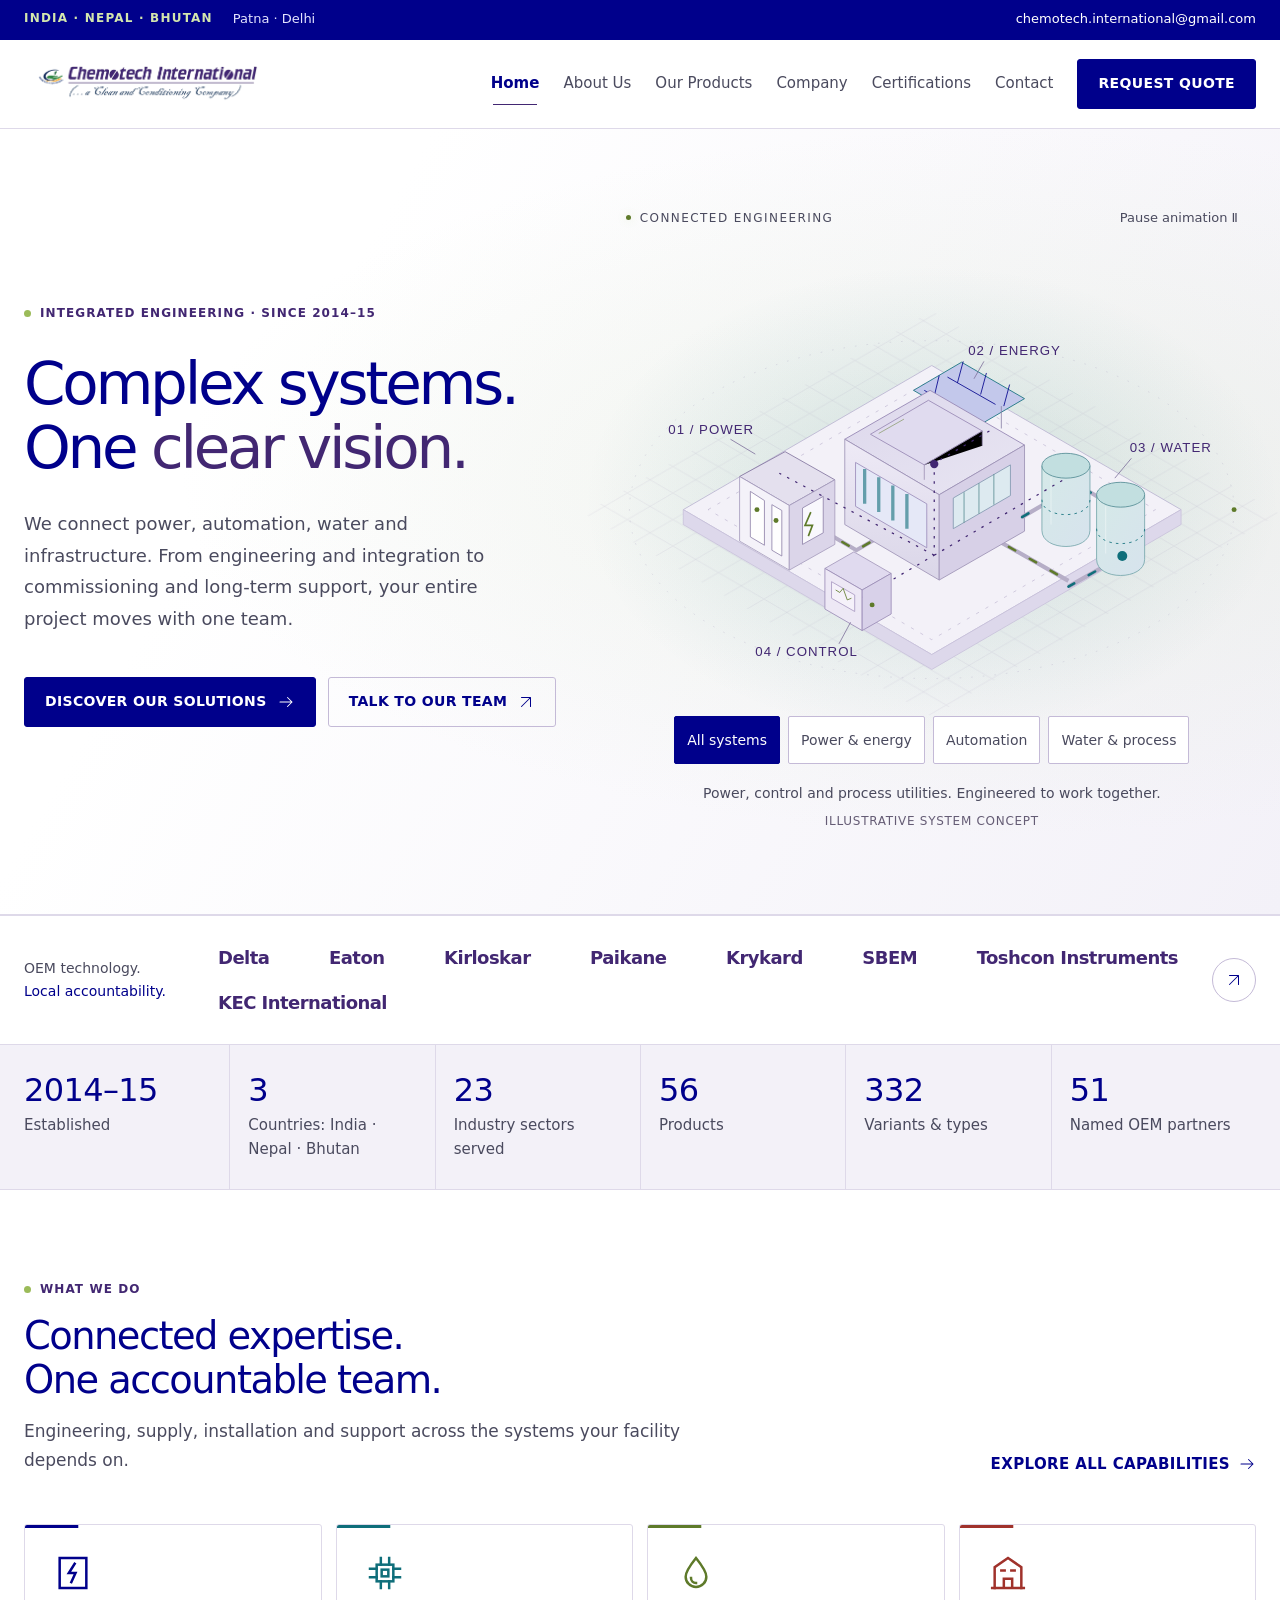
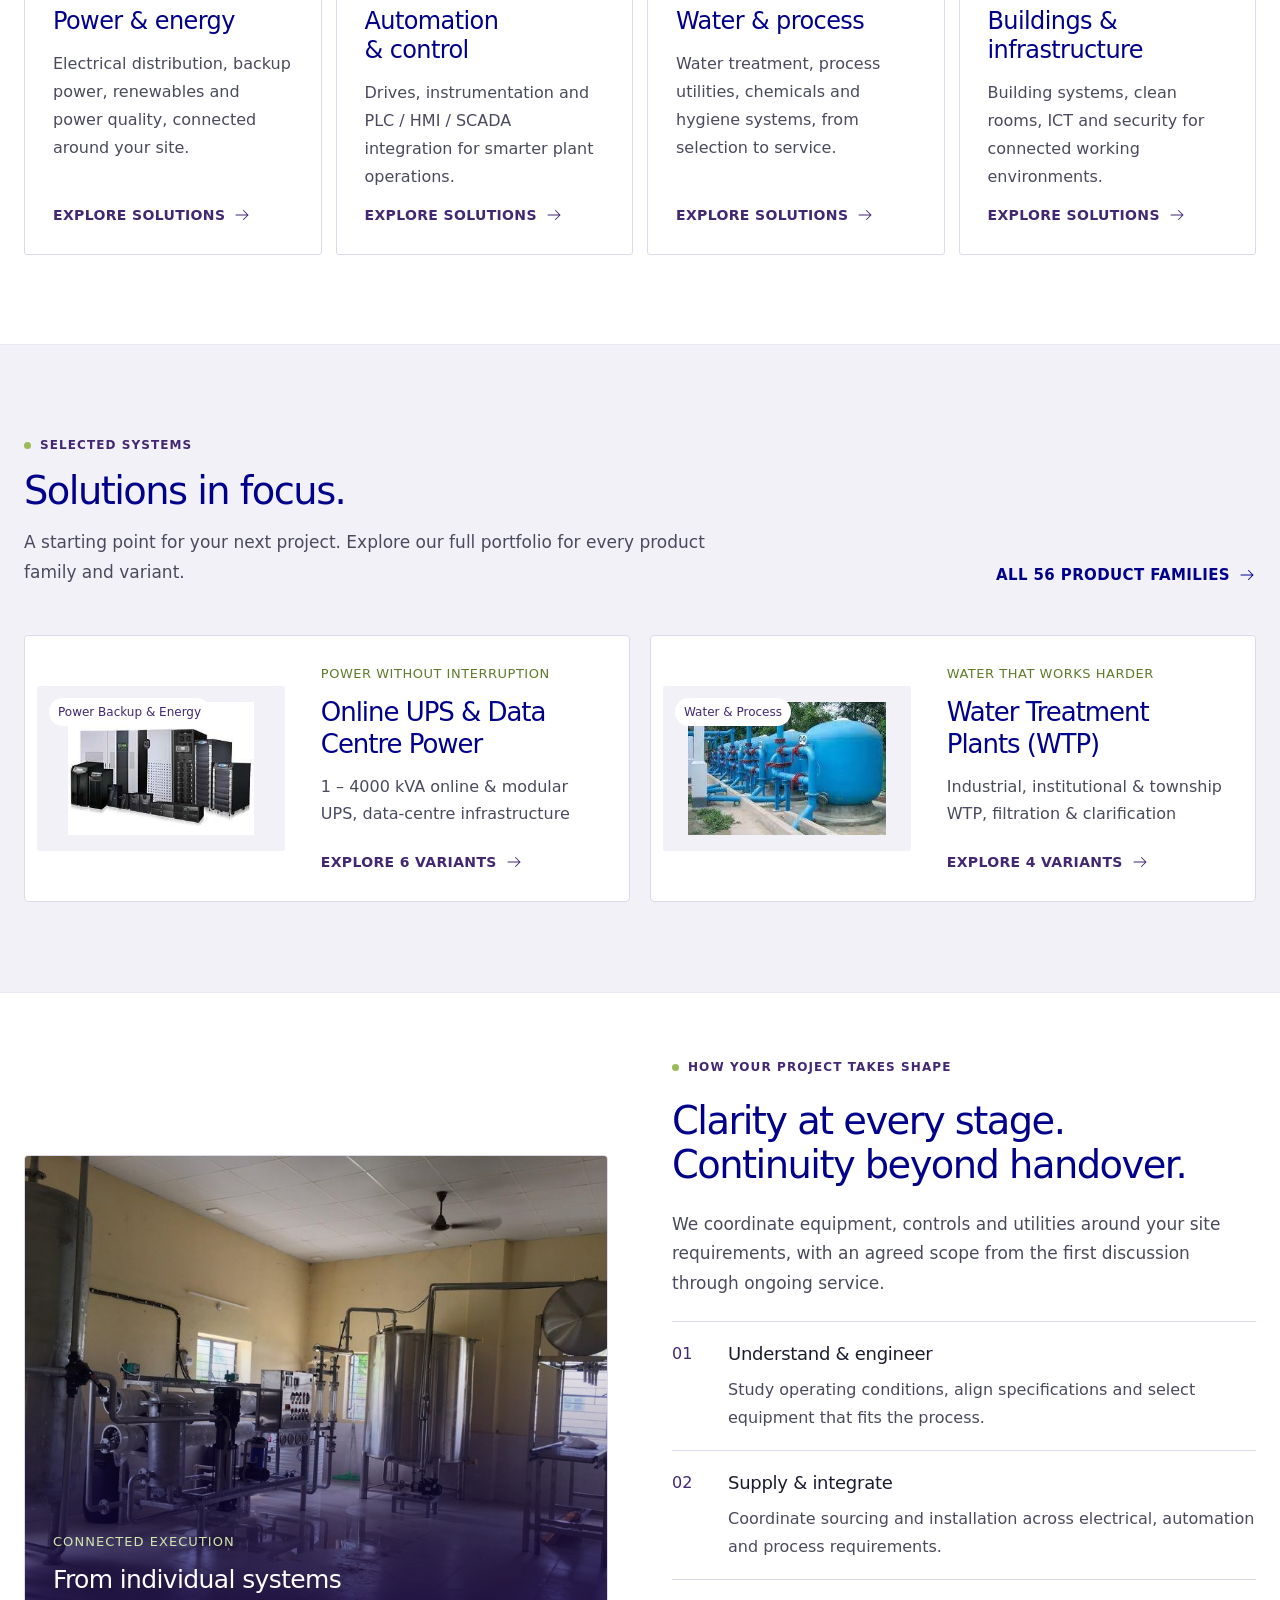
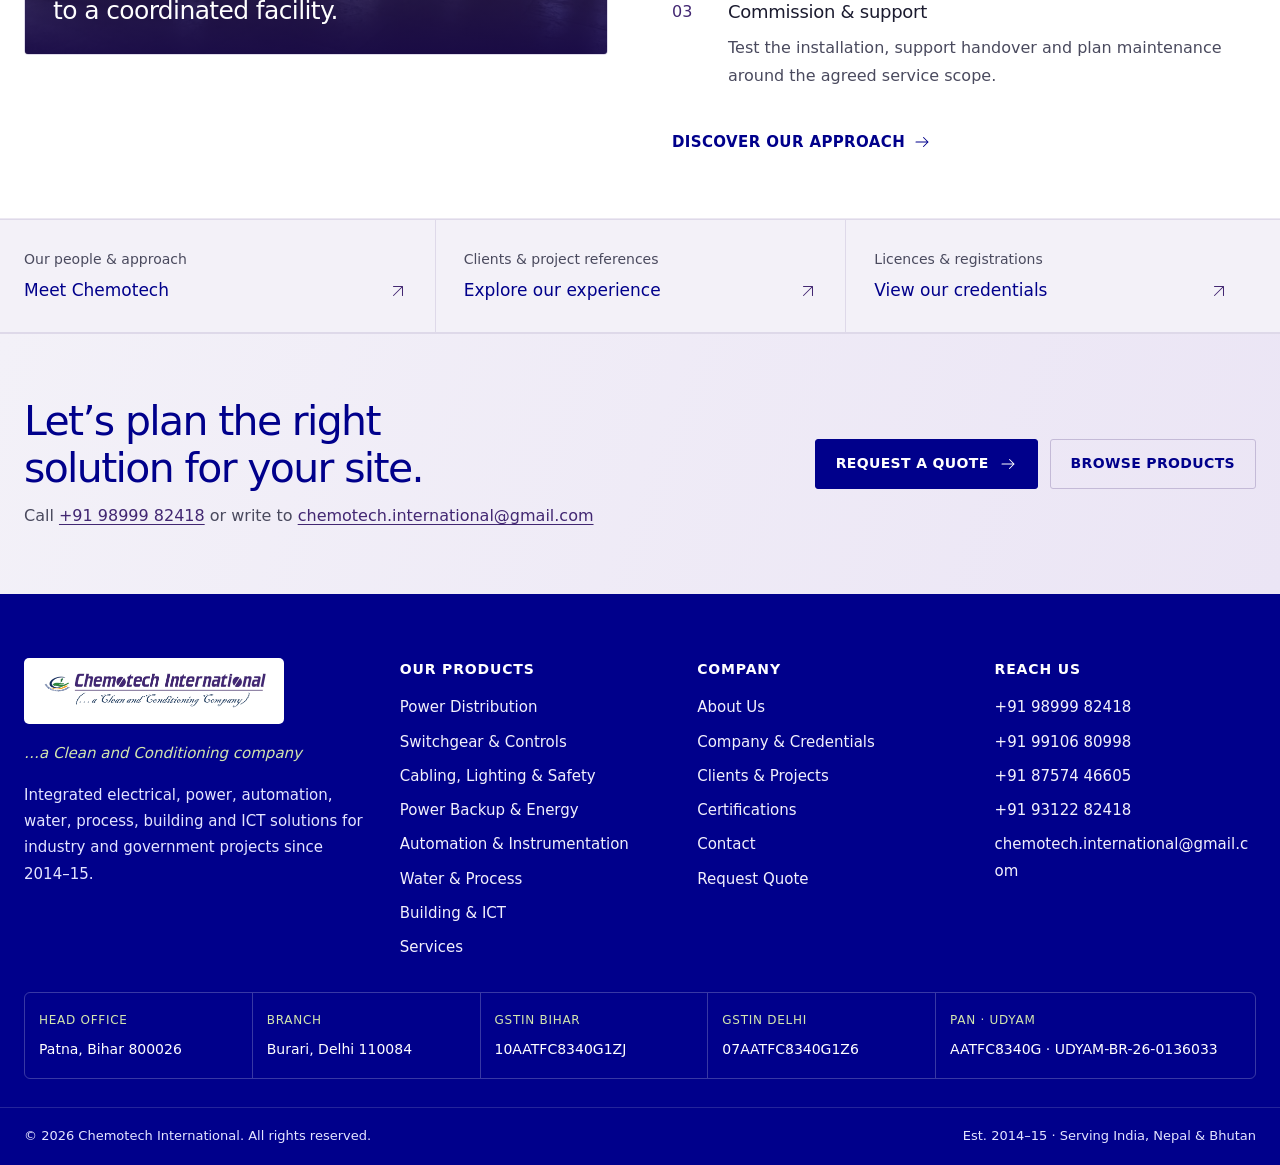
==== commit c27b2ad0: "Improve typography, list alignment and final website usability" ====
--- a/index.html
+++ b/index.html
@@ -14,7 +14,7 @@
 <link rel="stylesheet" href="assets/css/style.css">
 <link rel="stylesheet" href="assets/css/modern.css">
 <link rel="stylesheet" href="assets/css/immersive.css?v=63767099c9cc">
-<link rel="stylesheet" href="assets/css/profile.css?v=049c2008720e">
+<link rel="stylesheet" href="assets/css/profile.css?v=3bf3f0c071a2">
 </head>
 <body>
 <a class="skip-link" href="#main">Skip to content</a>
@@ -25,7 +25,7 @@
       <span class="topbar__hide-sm">Patna · Delhi</span>
     </div>
     <div class="topbar__group">
-      <a href="mailto:info.chemotechinternational@gmail.com">info.chemotechinternational@gmail.com</a>
+      <a href="mailto:chemotech.international@gmail.com">chemotech.international@gmail.com</a>
     </div>
   </div>
 </div>
@@ -172,8 +172,8 @@
 <section class="cta on-navy">
   <div class="wrap">
     <div>
-      <h2>Tell us about your plant. We will propose the right system.</h2>
-      <p>Call <a href="tel:+919899982418">+91 98999 82418</a> or write to <a href="mailto:info.chemotechinternational@gmail.com">info.chemotechinternational@gmail.com</a></p>
+      <h2>Let’s plan the right solution for your site.</h2>
+      <p>Call <a href="tel:+919899982418">+91 98999 82418</a> or write to <a href="mailto:chemotech.international@gmail.com">chemotech.international@gmail.com</a></p>
     </div>
     <div class="btn-row">
       <a class="btn btn--green" href="quote.html">Request a quote <svg class="arrow arrow--right" width="18" height="18" viewBox="0 0 24 24" fill="none" stroke="currentColor" stroke-width="1.35" stroke-linecap="round" stroke-linejoin="round" aria-hidden="true" focusable="false"><path d="M4 12h16m-6-6 6 6-6 6"/></svg></a>
@@ -209,7 +209,7 @@
         <h4>Reach us</h4>
         <ul>
           <li><a href="tel:+919899982418">+91 98999 82418</a></li><li><a href="tel:+919910680998">+91 99106 80998</a></li><li><a href="tel:+918757446605">+91 87574 46605</a></li><li><a href="tel:+919312282418">+91 93122 82418</a></li>
-          <li><a href="mailto:info.chemotechinternational@gmail.com">info.chemotechinternational@gmail.com</a></li>
+          <li><a href="mailto:chemotech.international@gmail.com">chemotech.international@gmail.com</a></li>
 
         </ul>
       </div>
@@ -227,7 +227,7 @@
     <span>Est. 2014–15 · Serving India, Nepal &amp; Bhutan</span>
   </div>
 </footer>
-<script src="assets/js/main.js?v=62d472e2c25d"></script>
+<script src="assets/js/main.js?v=004bcdded290"></script>
 
 </body>
 </html>
--- a/assets/css/profile.css
+++ b/assets/css/profile.css
@@ -290,3 +290,190 @@
 .home-capabilities .vpanel:nth-child(3) { --v:var(--green-ink); }
 .home-capabilities .vpanel:nth-child(4) { --v:#A0322B; }
 .home-capabilities .vpanel::before { background:var(--v); }
+/* Readable type scale: native platform fonts, full-size copy and generous line spacing. */
+:root {
+ --font:system-ui,-apple-system,BlinkMacSystemFont,"Segoe UI",Roboto,"Helvetica Neue",Arial,sans-serif;
+ --fs-xs:.8125rem; --fs-sm:.9375rem; --fs-base:1.0625rem; --fs-md:1.1875rem;
+}
+body { font-family:var(--font); font-size:var(--fs-base); line-height:1.7; }
+p,li,dd { text-wrap:pretty; }
+.tag,.hero .tag { font-size:.75rem; line-height:1.7; letter-spacing:.09em; gap:9px; max-width:100%; }
+.btn,.hero .btn,.nav .btn { font-size:.875rem; font-weight:600; line-height:1.4; letter-spacing:.025em; min-height:50px; padding-inline:20px; }
+.text-link { font-size:.9375rem; line-height:1.6; letter-spacing:.025em; }
+.topbar,.topbar a { font-size:.8125rem; line-height:1.6; }
+.topbar__countries { font-size:.75rem; letter-spacing:.1em; }
+.nav a { font-size:.9375rem; font-weight:500; padding-inline:10px; }
+.hero p { font-size:1.125rem; line-height:1.75; }
+.hero h1 { line-height:1.08; }
+.page-hero p,.section-head p { font-size:1.0625rem; line-height:1.75; }
+.section-head h2 { line-height:1.16; }
+.prose { font-size:1.0625rem; line-height:1.8; }
+.system-topline { font-size:.75rem; line-height:1.5; gap:8px 16px; flex-wrap:wrap; }
+.motion-toggle { font-size:.8125rem; line-height:1.5; min-height:44px; }
+.system-controls { gap:8px; }
+.system-controls button { font-size:.875rem; line-height:1.5; min-height:48px; padding:10px 12px; }
+.system-caption p { font-size:.875rem; line-height:1.65; min-height:0; }
+.system-caption > span { font-size:.75rem; line-height:1.6; letter-spacing:.06em; }
+.system-labels { font-size:16px; letter-spacing:1.2px; }
+.ecosystem-band p { font-size:.875rem; line-height:1.7; }
+.ecosystem-makes span { font-size:1.125rem; line-height:1.5; }
+.facts span { font-size:.9375rem; line-height:1.6; }
+.home-capabilities .vpanel h3 { font-size:1.5rem; line-height:1.2; }
+.vpanel p { font-size:1rem; line-height:1.75; }
+.vpanel .text-link { font-size:.875rem; line-height:1.5; }
+.feature-card__copy small { font-size:.8125rem; line-height:1.6; letter-spacing:.04em; }
+.feature-card h3 { font-size:1.625rem; line-height:1.22; }
+.feature-card p { font-size:1rem; line-height:1.7; }
+.feature-card .text-link { font-size:.875rem; line-height:1.6; }
+.feature-card__image > span { font-size:.75rem; line-height:1.5; padding:5px 9px; }
+.delivery-copy > p { font-size:1.0625rem; line-height:1.75; }
+.delivery-steps h3 { font-size:1.125rem; line-height:28px; }
+.delivery-steps .list-number { font-size:1rem; line-height:28px; }
+.delivery-steps p { font-size:1rem; line-height:1.75; }
+.delivery-visual figcaption > span { font-size:.8125rem; line-height:1.5; letter-spacing:.08em; }
+.home-explore a > span,.office-links a > span { font-size:.875rem; line-height:1.6; }
+.home-explore b { font-size:1.0625rem; line-height:1.5; }
+.cta p { font-size:1rem; line-height:1.75; }
+.crumbs { font-size:.8125rem; line-height:1.6; letter-spacing:.08em; flex-wrap:wrap; }
+.solution-gateway > div > span { font-size:.8125rem; line-height:1.5; letter-spacing:.06em; }
+.solution-gateway p { font-size:1rem; line-height:1.7; }
+.solution-gateway b { font-size:.9375rem; line-height:1.6; }
+.searchbox input,.cat-row select { font-size:1rem; line-height:1.5; min-height:50px; }
+.cat-count { font-size:.9375rem; line-height:1.6; }
+.chip { font-size:.875rem; line-height:1.5; min-height:46px; padding-inline:14px; }
+.cat-intro p,.catalogue-guidance { font-size:.9375rem; line-height:1.7; }
+.cat-intro .link-btn { font-size:.9375rem; line-height:1.6; }
+#catalogue { scroll-margin-top:var(--catalogue-toolbar-height,260px); }
+.pcard__meta { font-size:.8125rem; line-height:1.5; letter-spacing:.025em; align-items:start; }
+.pcard h3 { font-size:1.625rem; line-height:1.24; }
+.pcard p { font-size:1rem; line-height:1.7; }
+.variant-preview > span { font-size:.75rem; line-height:1.6; letter-spacing:.06em; }
+.variant-preview li { font-size:.9375rem; line-height:1.7; }
+.pcard__discover { font-size:.875rem; line-height:1.6; gap:10px; align-items:center; }
+.pcard__foot small { font-size:.875rem; line-height:1.5; }
+.add-btn { font-size:.875rem; line-height:1.4; min-height:48px; padding-inline:10px; letter-spacing:0; }
+.pcard__media .count-badge { font-size:.8125rem; line-height:1.5; }
+.pd-head small { font-size:.8125rem; line-height:1.6; letter-spacing:.06em; }
+.pd-head h2 { font-size:1.75rem; line-height:1.2; }
+.pd-info .lead { font-size:1.125rem; line-height:1.7; }
+.pd-block h3 { font-size:.875rem; line-height:1.6; letter-spacing:.06em; }
+.spec-grid > div { font-size:1rem; line-height:1.65; }
+.spec-note { font-size:.875rem; line-height:1.7; }
+.application-note,.pd-caption,.pd-note { font-size:1rem; line-height:1.7; }
+.application-note b { font-size:.8125rem; line-height:1.6; }
+.pd-caption em { font-size:.875rem; line-height:1.6; letter-spacing:.025em; }
+.photo-credit-links { font-size:.875rem; line-height:1.6; }
+.photo-credit-links a { min-height:40px; }
+.vgroup h4,.vlist > li { font-size:1rem; line-height:1.65; }
+.mk li { font-size:.875rem; line-height:1.5; padding:5px 8px; }
+.pd-nav button { font-size:.875rem; line-height:1.4; min-height:48px; }
+.pdialog .add-btn,.pd-foot .btn { font-size:.875rem; line-height:1.4; min-height:48px; }
+.sol .cap b { font-size:1.0625rem; line-height:1.45; }
+.sol .cap span { font-size:.9375rem; line-height:1.6; }
+.sol .cap em { font-size:.8125rem; line-height:1.6; letter-spacing:.025em; }
+.lb-head span { font-size:.875rem; line-height:1.6; letter-spacing:.04em; }
+.lb-cap span { font-size:1rem; line-height:1.6; }
+.services li .list-number,.services li .list-copy { font-size:1rem; line-height:28px; }
+.services li { grid-template-columns:2rem minmax(0,1fr); gap:16px; padding:22px 18px; }
+/* Inset markers within their cards instead of placing them on the card edge. */
+.checklist li,.reasons li { font-size:1.0625rem; grid-template-columns:12px minmax(0,1fr); gap:16px; padding:18px 20px; }
+.checklist li::before,.reasons li::before { width:8px; height:8px; margin:10px 0 0; }
+.checklist .list-copy,.reasons .list-copy { font-size:1.0625rem; line-height:28px; }
+.commit li { padding:20px; grid-template-columns:2rem minmax(0,1fr); gap:16px; }
+.commit .list-number,.commit .list-copy { font-size:1.0625rem; line-height:29px; }
+.chain { gap:12px; }
+.chain li { padding:22px; }
+.chain-head { display:flex; align-items:center; justify-content:space-between; gap:12px; }
+.chain-head .vicon { width:28px; height:28px; color:var(--purple); flex:none; }
+.chain li small { font-size:.8125rem; line-height:24px; letter-spacing:.07em; }
+.chain li b { font-size:1.0625rem; line-height:1.6; }
+.values span { font-size:1rem; line-height:1.75; }
+.person p,.crew span { font-size:1rem; line-height:1.7; }
+.person h3 { font-size:1.25rem; line-height:1.35; }
+.person .role,.crew .role { font-size:.875rem; line-height:1.6; letter-spacing:.035em; }
+.person__yrs span,.person h3 small { font-size:.8125rem; line-height:1.6; }
+.names li { font-size:1rem; line-height:1.6; min-width:0; overflow-wrap:anywhere; }
+.more-band { font-size:1rem; line-height:1.7; }
+.ref li { font-size:1rem; line-height:1.6; align-items:start; }
+.ref li small,.ref li .cap { font-size:.875rem; line-height:1.7; }
+.industries li { padding:18px 16px; grid-template-columns:2rem minmax(0,1fr); }
+.industries li > .list-number { font-size:.875rem; line-height:27px; }
+.industries li > .list-copy { font-size:1rem; line-height:27px; }
+.office address,.office dl { font-size:1rem; line-height:1.75; }
+.office dt { font-size:.875rem; line-height:1.6; letter-spacing:.06em; }
+.office dd a { font-size:1rem; line-height:1.7; font-weight:500; }
+.contact-methods { display:grid; gap:4px; }
+.contact-methods a { display:inline-block; min-height:40px; padding-block:5px; }
+.office dd .contact-methods a[href^="tel:"] { font-size:1.125rem; }
+.office-heading { display:flex; align-items:center; gap:14px; }
+.office-heading .vicon { width:32px; height:32px; color:var(--purple); flex:none; }
+.gstin .gstin__label { font-size:.8125rem; line-height:1.6; letter-spacing:.035em; }
+.gstin .gstin__number { font-size:.9375rem; line-height:1.6; }
+.lic header small { font-size:.875rem; line-height:1.6; letter-spacing:.04em; }
+.lic dl { font-size:1rem; line-height:1.7; }
+.data { font-size:1rem; line-height:1.7; }
+.data thead th { font-size:.875rem; line-height:1.6; letter-spacing:.05em; }
+.data td.mono,.data .mono { font-size:.9375rem; line-height:1.65; }
+.field label,.field input,.field select,.field textarea { font-size:1rem; line-height:1.6; }
+.field input,.field select { min-height:50px; }
+.field .err { font-size:.875rem; line-height:1.6; }
+.form legend { font-size:.9375rem; line-height:1.6; letter-spacing:.06em; }
+.form-foot small { font-size:.875rem; line-height:1.7; }
+.checks label { font-size:.9375rem; line-height:1.6; }
+.aside-card p,.aside-card li { font-size:1rem; line-height:1.7; }
+.aside-card ol li::before { font-size:.875rem; }
+.aside-card ol .list-copy { line-height:26px; }
+.picked li,.picked p { font-size:1rem; line-height:1.7; }
+.picked li code { font-size:.875rem; }
+.picked li { min-width:0; overflow-wrap:anywhere; }
+.picked li button { flex:none; min-width:36px; min-height:36px; }
+.footer-top { font-size:.9375rem; line-height:1.75; }
+.footer-top h4 { font-size:.875rem; line-height:1.6; font-weight:600; letter-spacing:.06em; }
+.footer-bottom { font-size:.8125rem; line-height:1.6; }
+.titleblock span { font-size:.875rem; line-height:1.6; }
+.titleblock small { font-size:.75rem; line-height:1.6; letter-spacing:.06em; }
+.tray__count,.tray__list span { font-size:.9375rem; line-height:1.6; }
+.tray__actions .link-btn { font-size:.875rem; line-height:1.6; }
+.tray__actions .btn { font-size:.875rem; }
+@media(max-width:75em) {
+ .menu-toggle { display:inline-flex; }
+ .nav { position:absolute; inset-inline:0; top:100%; flex-direction:column; align-items:stretch; gap:0; background:white; border-bottom:1px solid var(--line); padding:8px var(--gutter-r) 20px var(--gutter); box-shadow:0 16px 30px #42277215; }
+ .nav:not(.is-open) { display:none; }
+ .nav a { padding:14px 4px; border-bottom:1px solid var(--line); }
+ .nav a::after { left:4px; right:auto; width:28px; bottom:8px; }
+ .nav .btn { margin:16px 0 0; }
+}
+@media(max-width:760px) { #catalogue { scroll-margin-top:0; } }
+@media(max-width:600px) {
+ .system-labels { display:none; }
+ .system-controls { display:grid; grid-template-columns:repeat(2,minmax(0,1fr)); width:100%; max-width:380px; margin-inline:auto; }
+ .system-controls button { font-size:.875rem; }
+ .cat-row { grid-template-columns:minmax(0,1fr); }
+ .cat-row .searchbox { grid-column:auto; }
+ .cat-count { justify-self:start; white-space:normal; }
+ .industries { grid-template-columns:minmax(0,1fr); }
+ .pd-head h2 { font-size:1.5rem; }
+ .pd-foot { flex-wrap:wrap; }
+ .pd-foot .btn-row { display:grid; grid-template-columns:repeat(2,minmax(0,1fr)); width:100%; flex:none; gap:8px; }
+ .pdialog .add-btn,.pd-foot .btn { font-size:.8125rem; padding-inline:8px; white-space:normal; min-height:48px; }
+ .titleblock { grid-template-columns:minmax(0,1fr); }
+ .titleblock div:nth-child(n) { border-right:0; }
+ .picked li { width:100%; }
+ .picked li button { margin-left:auto; }
+}
+.form-actions { gap:12px; }
+.prepared-message { width:100%; min-height:240px; padding:16px; border:1px solid var(--line-strong); border-radius:4px; background:var(--wash); color:var(--ink); font:inherit; font-size:1rem; line-height:1.7; resize:vertical; }
+.chain { position:relative; padding-top:12px; }
+.chain.reveal-ready.is-visible::before { content:''; position:absolute; inset:0 0 auto; height:2px; background:linear-gradient(90deg,var(--navy),var(--purple),var(--green)); transform-origin:left; animation:process-line-in .9s ease both; }
+@keyframes process-line-in { from { transform:scaleX(0); } to { transform:scaleX(1); } }
+@media(max-width:600px) { .form-actions { width:100%; } .form-actions .btn { width:100%; } }
+.form-foot small { overflow-wrap:anywhere; }
+@media(max-width:75em) {
+ .nav { max-block-size:var(--nav-space,calc(100dvh - 110px)); overflow-y:auto; overscroll-behavior:contain; }
+ .nav.is-open { animation:menu-appear .2s ease both; }
+}
+@keyframes menu-appear { from { opacity:0; transform:translateY(-5px); } to { opacity:1; transform:none; } }
+.quote-block::before { font-size:96px; top:8px; right:18px; opacity:.25; pointer-events:none; }
+.quote-block blockquote { position:relative; z-index:1; }
+.contact-methods a { min-height:44px; }
+.picked li button { min-width:44px; min-height:44px; }
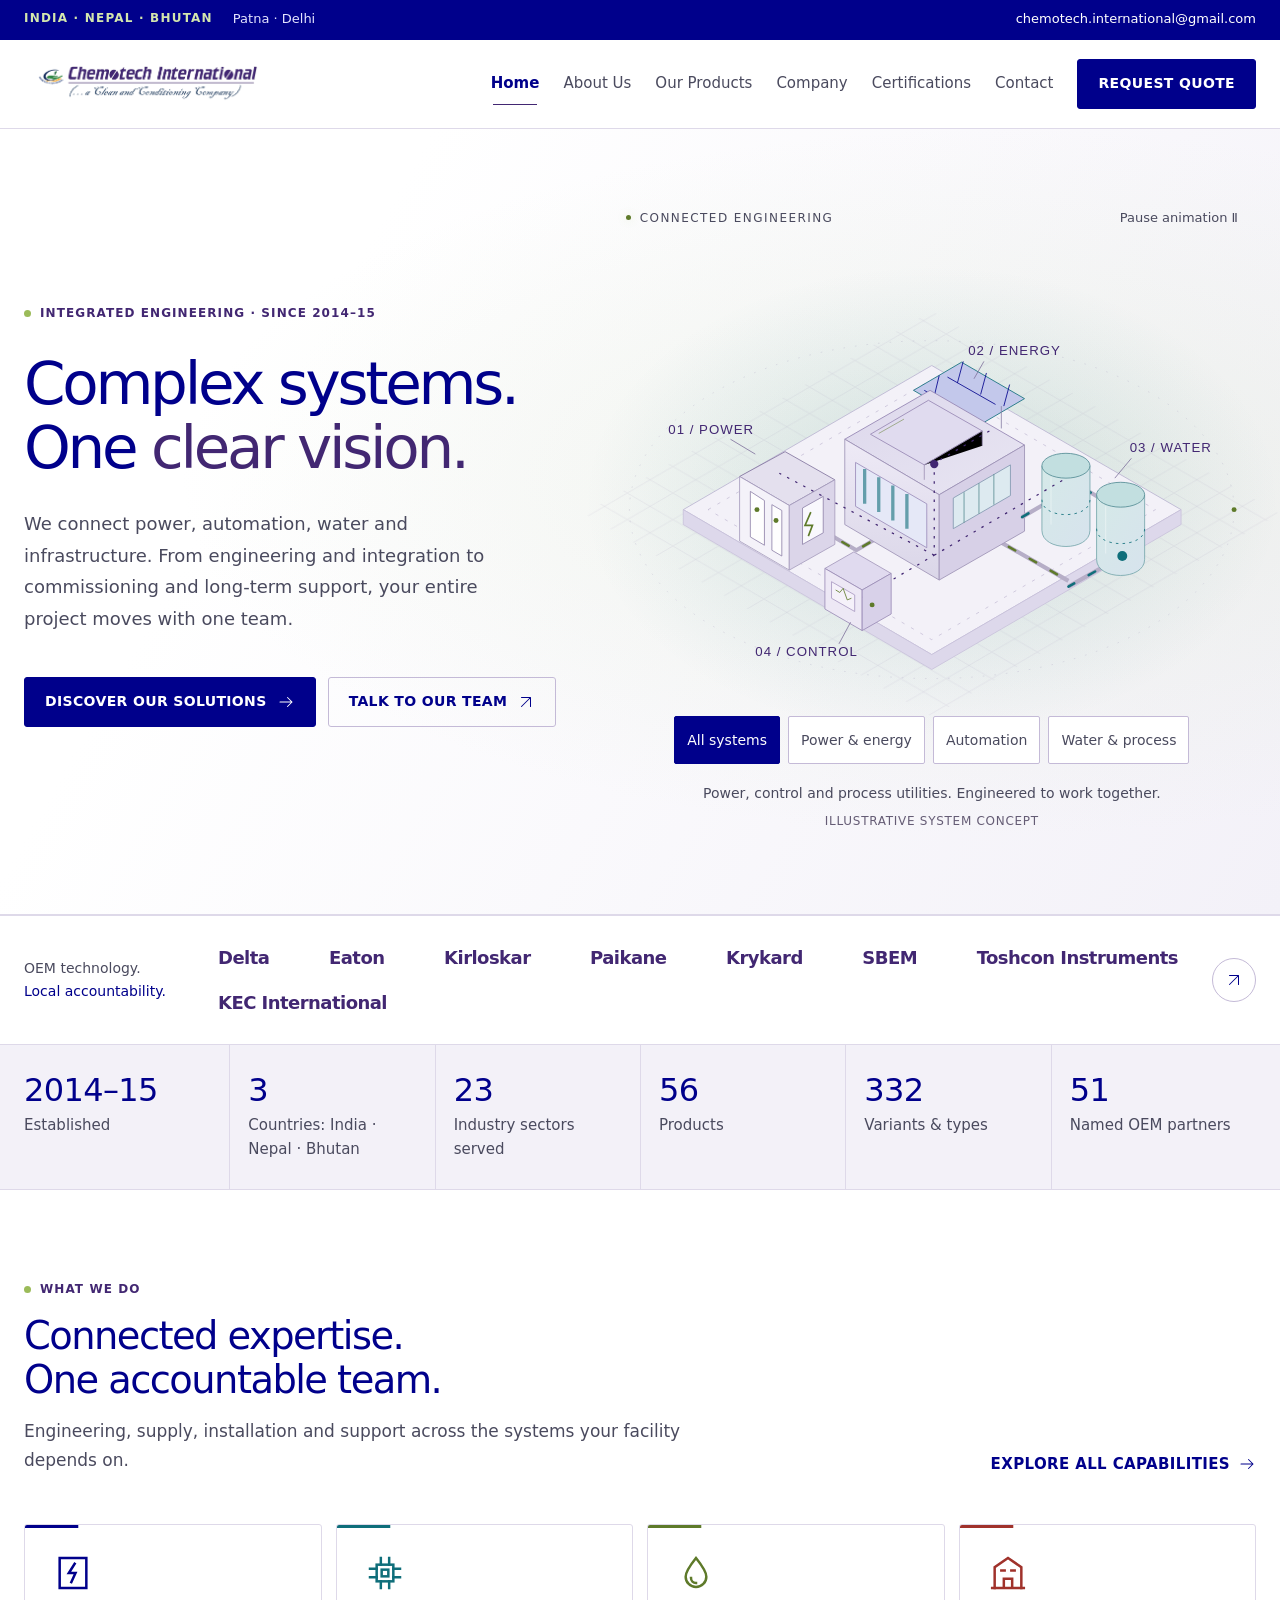
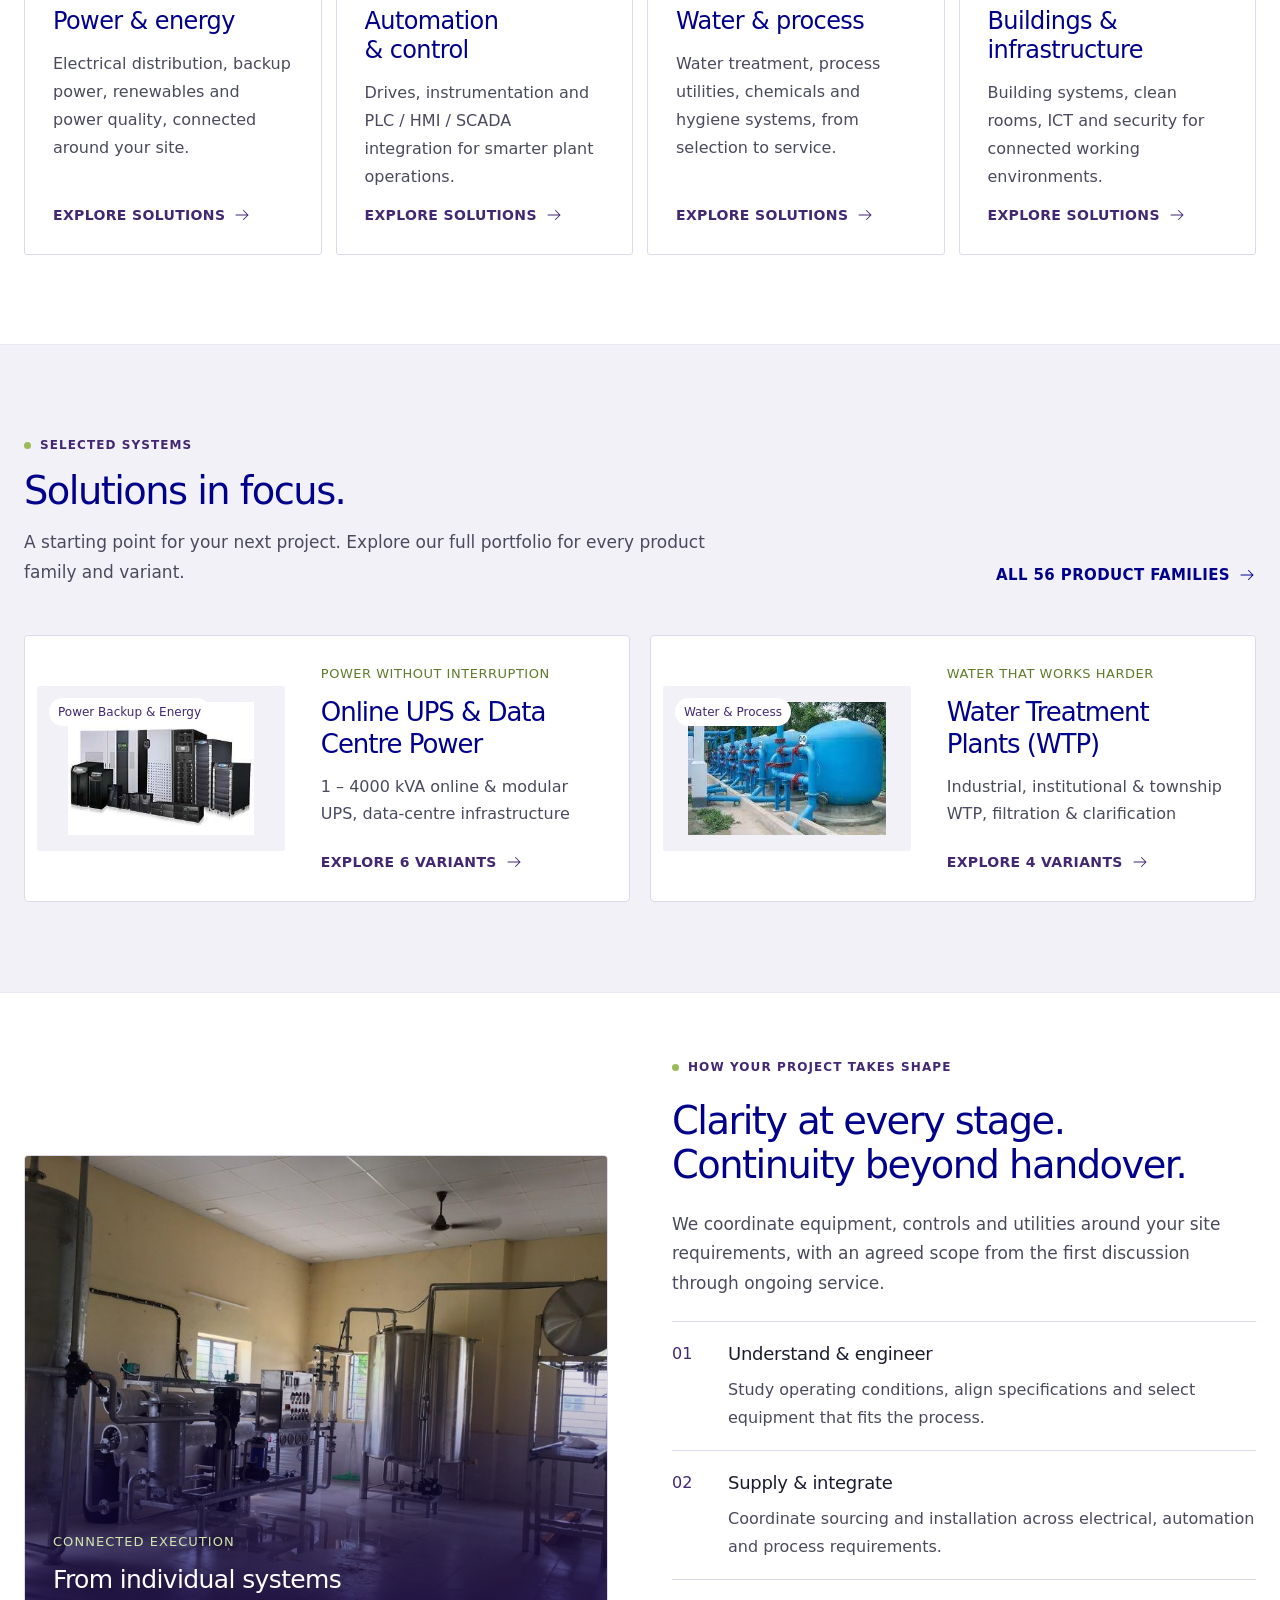
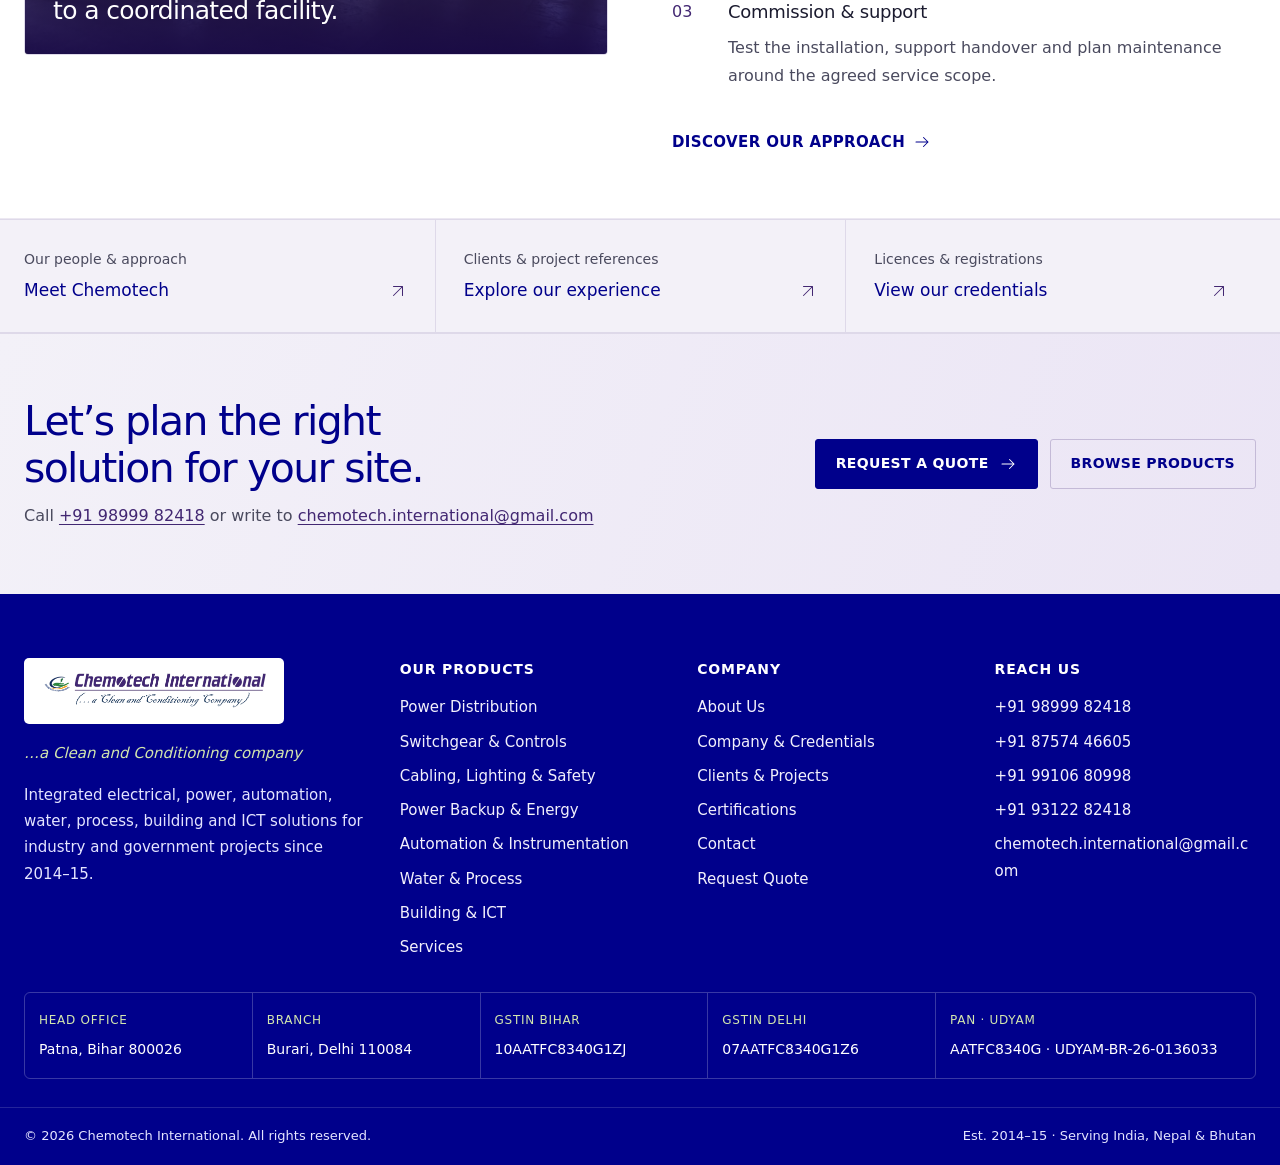
==== commit 7ec22987: "Use final Company Profile contact order across the website" ====
--- a/index.html
+++ b/index.html
@@ -208,7 +208,7 @@
       <div>
         <h4>Reach us</h4>
         <ul>
-          <li><a href="tel:+919899982418">+91 98999 82418</a></li><li><a href="tel:+919910680998">+91 99106 80998</a></li><li><a href="tel:+918757446605">+91 87574 46605</a></li><li><a href="tel:+919312282418">+91 93122 82418</a></li>
+          <li><a href="tel:+919899982418">+91 98999 82418</a></li><li><a href="tel:+918757446605">+91 87574 46605</a></li><li><a href="tel:+919910680998">+91 99106 80998</a></li><li><a href="tel:+919312282418">+91 93122 82418</a></li>
           <li><a href="mailto:chemotech.international@gmail.com">chemotech.international@gmail.com</a></li>
 
         </ul>
@@ -227,7 +227,7 @@
     <span>Est. 2014–15 · Serving India, Nepal &amp; Bhutan</span>
   </div>
 </footer>
-<script src="assets/js/main.js?v=004bcdded290"></script>
+<script src="assets/js/main.js?v=501d7f11d121"></script>
 
 </body>
 </html>
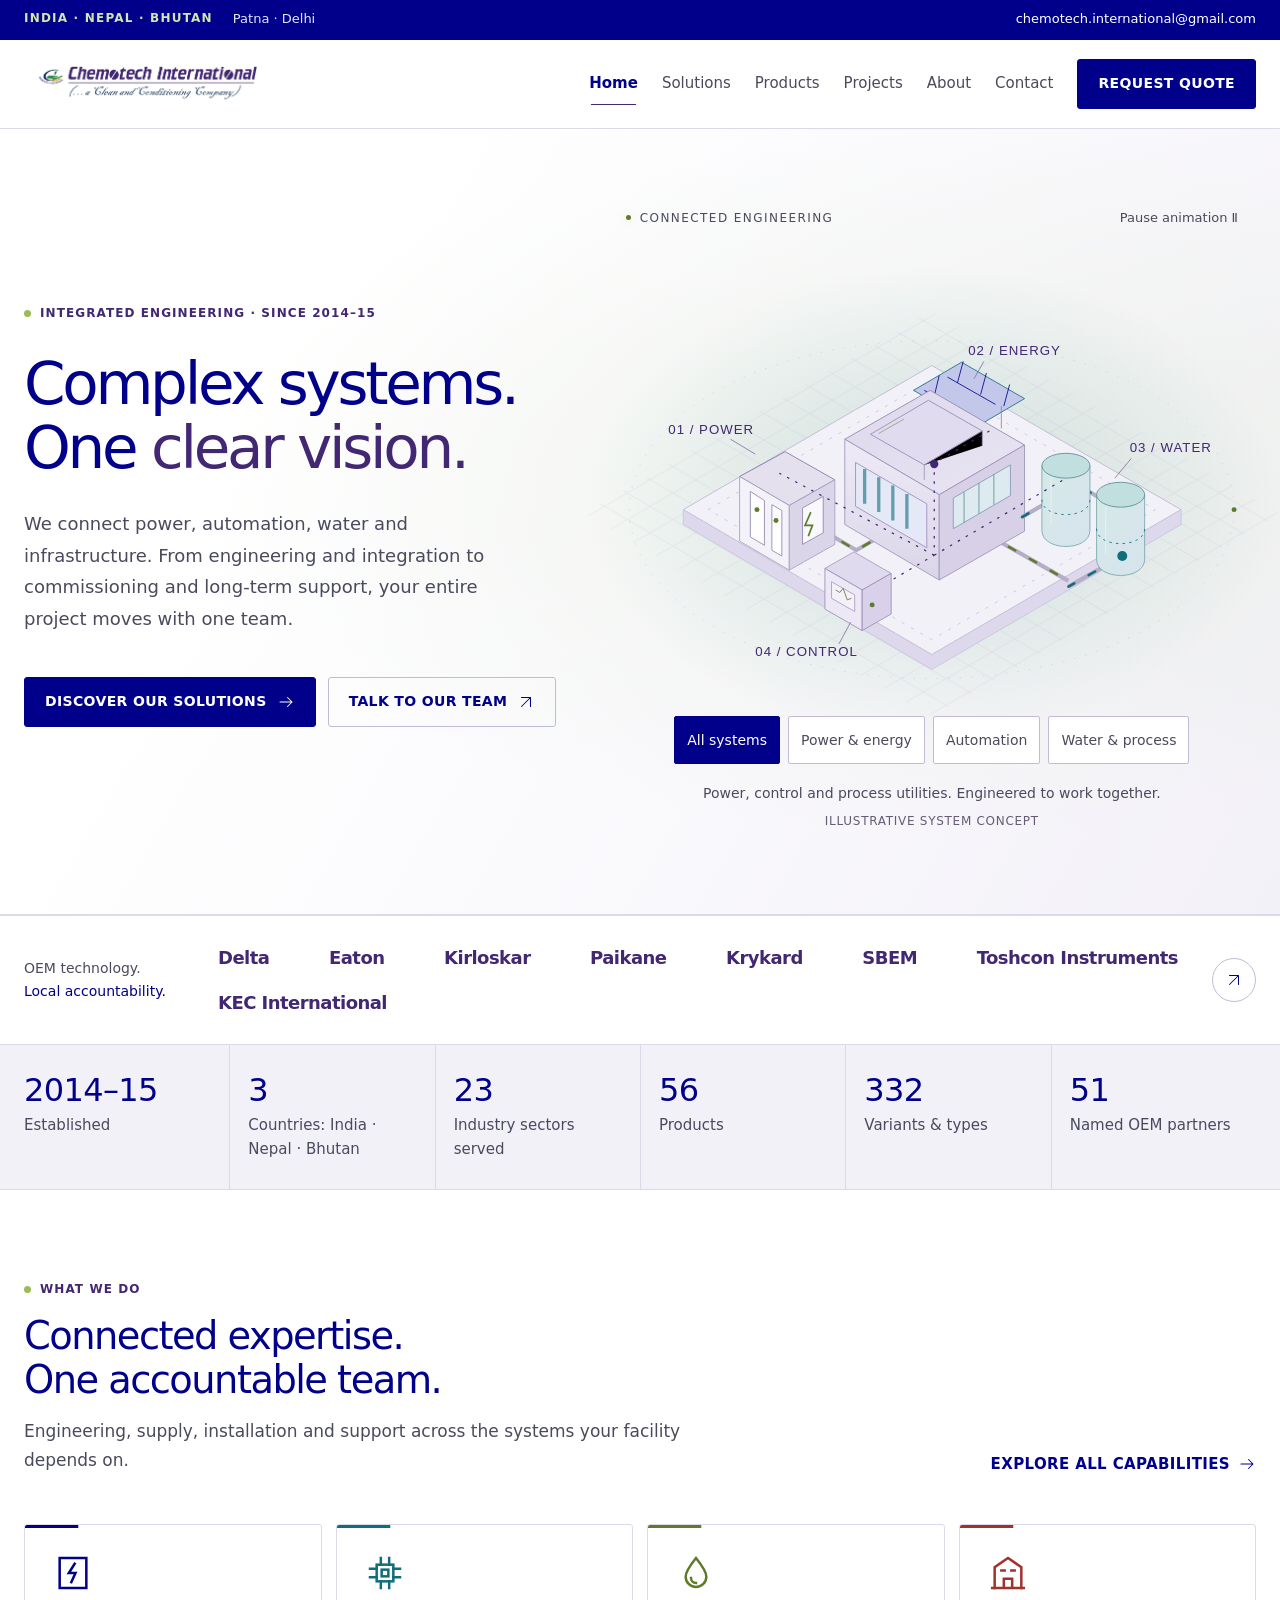
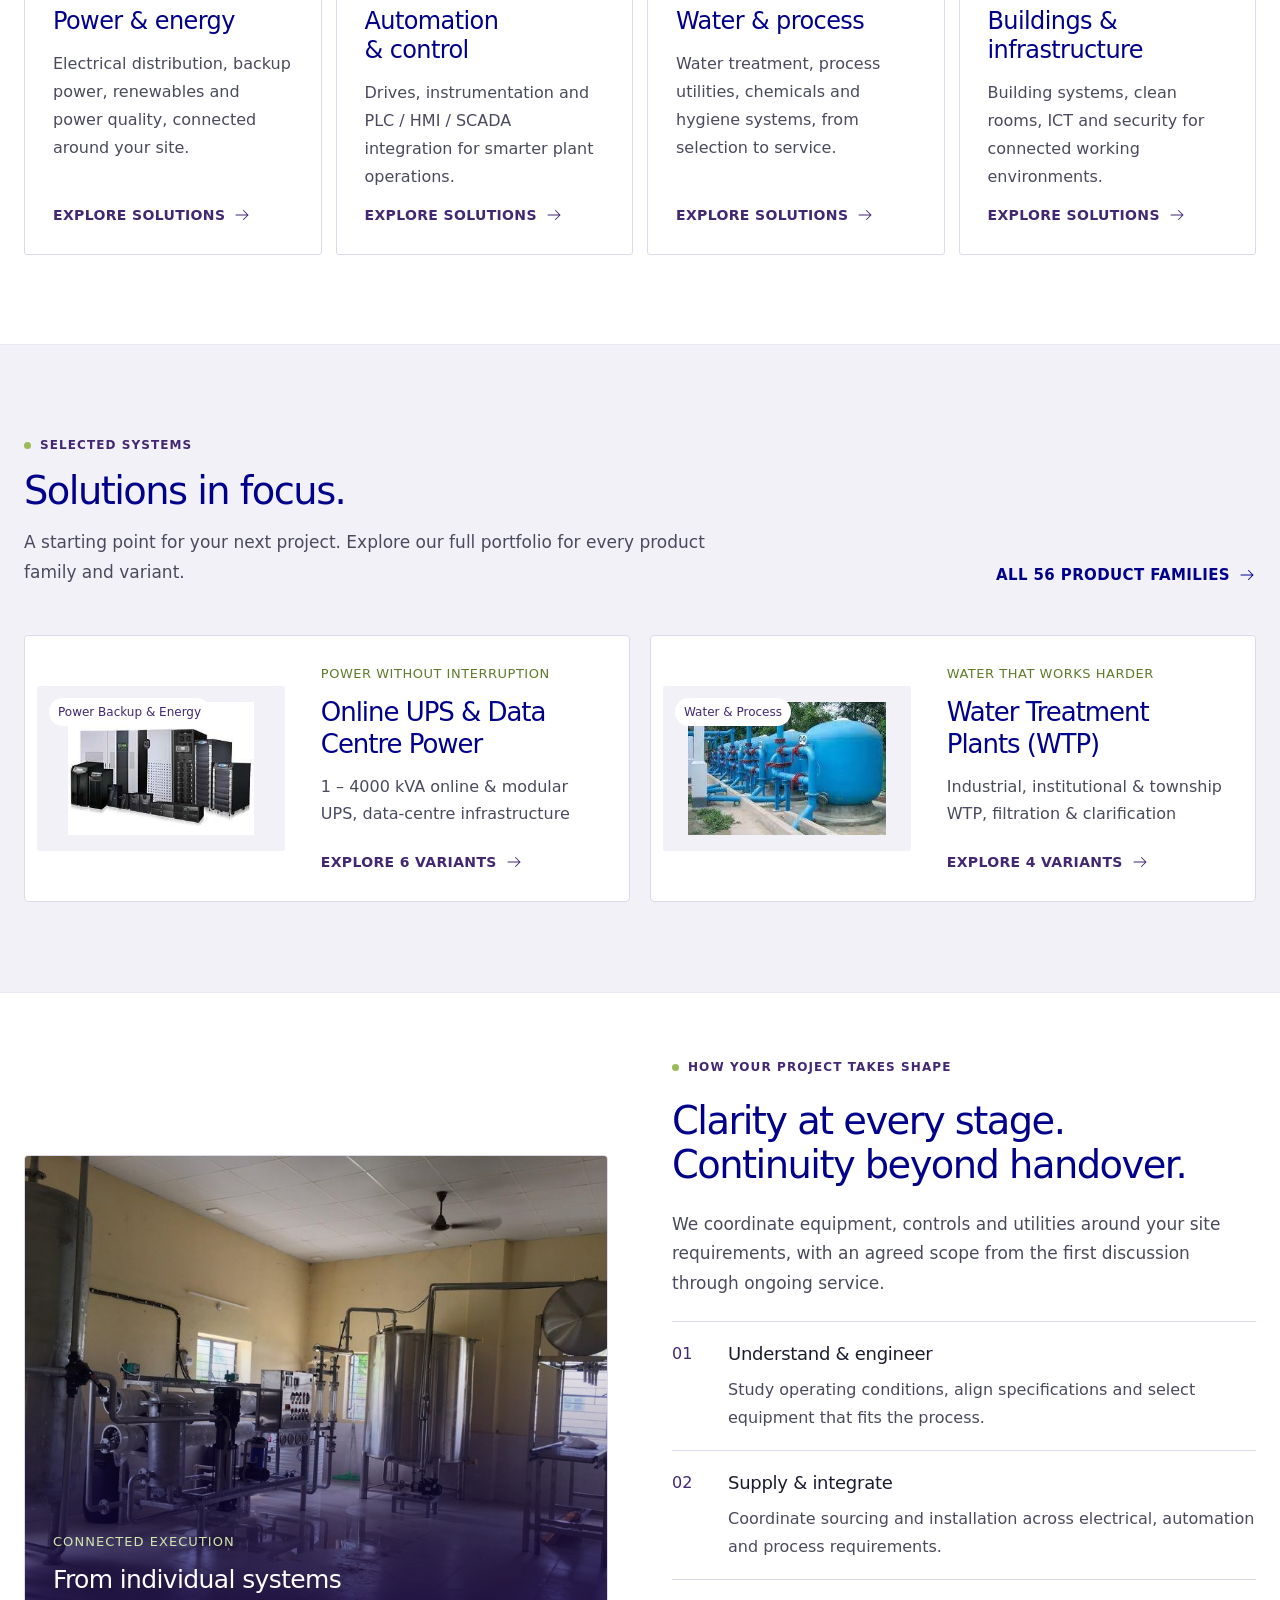
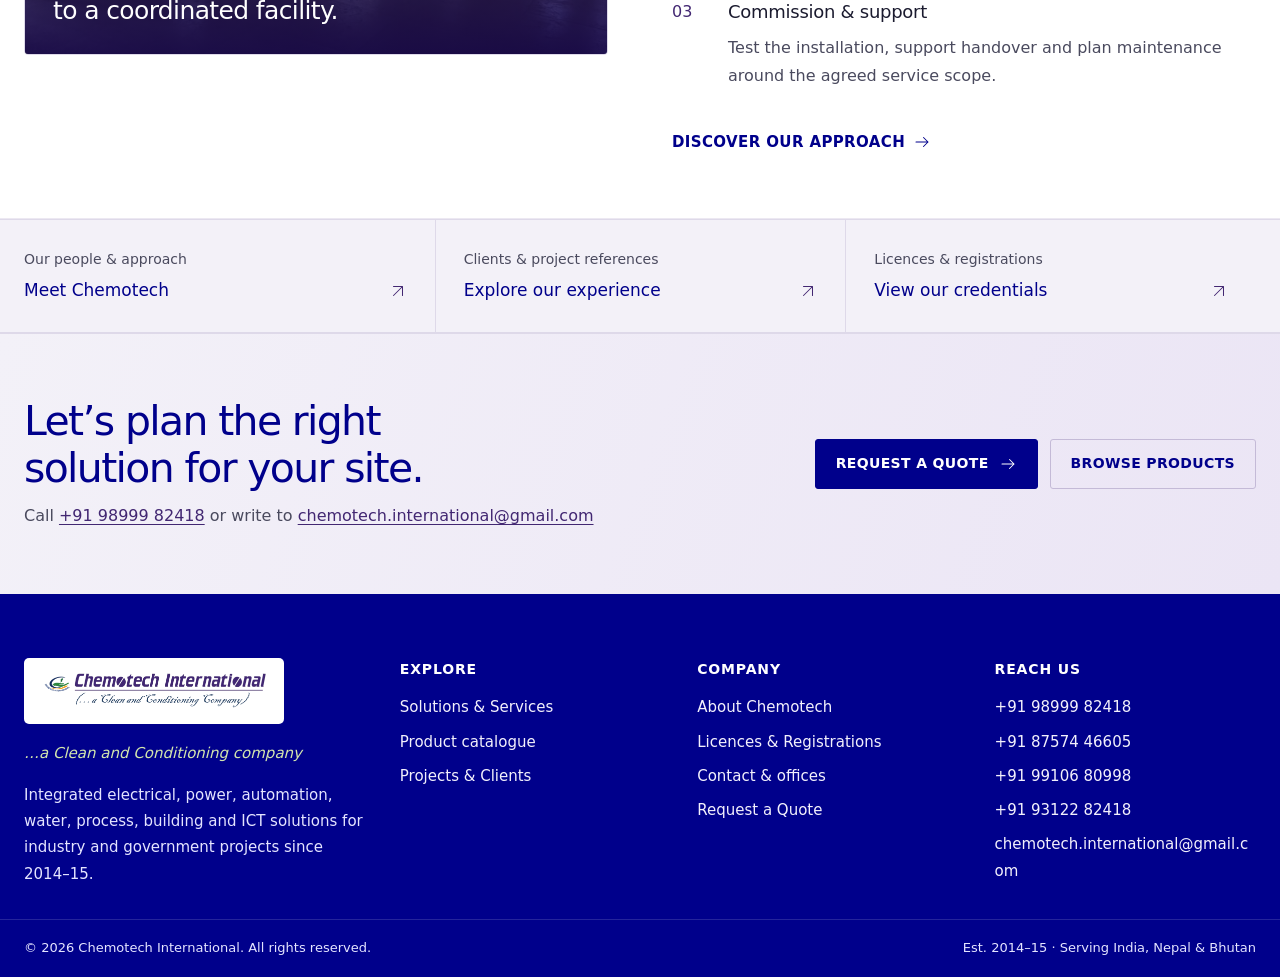
==== commit 5e98e877: "Restructure solutions, products and project journeys across the site" ====
--- a/index.html
+++ b/index.html
@@ -14,7 +14,7 @@
 <link rel="stylesheet" href="assets/css/style.css">
 <link rel="stylesheet" href="assets/css/modern.css">
 <link rel="stylesheet" href="assets/css/immersive.css?v=63767099c9cc">
-<link rel="stylesheet" href="assets/css/profile.css?v=3bf3f0c071a2">
+<link rel="stylesheet" href="assets/css/profile.css?v=0e05089258fe">
 </head>
 <body>
 <a class="skip-link" href="#main">Skip to content</a>
@@ -38,7 +38,7 @@
       <svg viewBox="0 0 24 24" fill="none" stroke="currentColor" stroke-width="2" aria-hidden="true"><path d="M3 6h18M3 12h18M3 18h12"/></svg>
     </button>
     <nav class="nav" id="site-nav" aria-label="Main">
-      <a href="index.html" aria-current="page">Home</a><a href="about.html">About Us</a><a href="products.html">Our Products</a><a href="company-profile.html">Company</a><a href="certifications.html">Certifications</a><a href="contact.html">Contact</a><a class="btn" href="quote.html">Request Quote</a>
+      <a href="index.html" aria-current="page">Home</a><a href="solutions.html">Solutions</a><a href="products.html">Products</a><a href="projects.html">Projects</a><a href="about.html">About</a><a href="contact.html">Contact</a><a class="btn" href="quote.html">Request Quote</a>
     </nav>
   </div>
 </header>
@@ -51,7 +51,7 @@
       <h1>Complex systems.<br>One <em>clear vision.</em></h1>
       <p>We connect power, automation, water and infrastructure. From engineering and integration to commissioning and long-term support, your entire project moves with one team.</p>
       <div class="btn-row">
-        <a class="btn btn--green" href="products.html">Discover our solutions <svg class="arrow arrow--right" width="18" height="18" viewBox="0 0 24 24" fill="none" stroke="currentColor" stroke-width="1.35" stroke-linecap="round" stroke-linejoin="round" aria-hidden="true" focusable="false"><path d="M4 12h16m-6-6 6 6-6 6"/></svg></a>
+        <a class="btn btn--green" href="solutions.html">Discover our solutions <svg class="arrow arrow--right" width="18" height="18" viewBox="0 0 24 24" fill="none" stroke="currentColor" stroke-width="1.35" stroke-linecap="round" stroke-linejoin="round" aria-hidden="true" focusable="false"><path d="M4 12h16m-6-6 6 6-6 6"/></svg></a>
         <a class="btn btn--line-light" href="contact.html">Talk to our team <svg class="arrow arrow--up-right" width="18" height="18" viewBox="0 0 24 24" fill="none" stroke="currentColor" stroke-width="1.35" stroke-linecap="round" stroke-linejoin="round" aria-hidden="true" focusable="false"><path d="M6 18 18 6M6 6h12v12"/></svg></a>
       </div>
     </div>
@@ -101,10 +101,10 @@
         <circle class="system-pulse control-pulse" cx="453" cy="285" r="5" fill="#422772"/>
       </g>
       <g class="system-labels" fill="#422772" font-family="Arial,sans-serif" font-size="11" letter-spacing="2">
-        <a href="products.html#cat-pd" aria-label="Explore power distribution"><text x="132" y="249">01 / POWER</text><path d="m207 255 30 18" stroke="#81739d"/></a>
-        <a href="products.html#cat-pb" aria-label="Explore energy systems"><text x="494" y="153">02 / ENERGY</text><path d="m513 161-12 21" stroke="#81739d"/></a>
-        <a href="products.html#cat-wp" aria-label="Explore water and process"><text x="689" y="270">03 / WATER</text><path d="m691 278-20 24" stroke="#81739d"/></a>
-        <a href="products.html#cat-au" aria-label="Explore automation"><text x="237" y="517">04 / CONTROL</text><path d="m338 502 14-26" stroke="#81739d"/></a>
+        <a href="solutions.html#pd" aria-label="Explore power distribution"><text x="132" y="249">01 / POWER</text><path d="m207 255 30 18" stroke="#81739d"/></a>
+        <a href="solutions.html#pd" aria-label="Explore energy systems"><text x="494" y="153">02 / ENERGY</text><path d="m513 161-12 21" stroke="#81739d"/></a>
+        <a href="solutions.html#wp" aria-label="Explore water and process"><text x="689" y="270">03 / WATER</text><path d="m691 278-20 24" stroke="#81739d"/></a>
+        <a href="solutions.html#au" aria-label="Explore automation"><text x="237" y="517">04 / CONTROL</text><path d="m338 502 14-26" stroke="#81739d"/></a>
       </g>
       <g class="system-orbit"><ellipse cx="450" cy="340" rx="365" ry="204" fill="none" stroke="#7c6c9c" stroke-opacity=".2" stroke-dasharray="2 12"/><circle cx="815" cy="340" r="3" fill="#5e7a2a"/></g>
     </svg>
@@ -116,7 +116,7 @@
   </div>
 </section>
 
-<section class="ecosystem-band" aria-label="Selected OEM partners"><div class="wrap"><p>OEM technology.<br><b>Local accountability.</b></p><div class="ecosystem-makes"><span>Delta</span><span>Eaton</span><span>Kirloskar</span><span>Paikane</span><span>Krykard</span><span>SBEM</span><span>Toshcon Instruments</span><span>KEC International</span></div><a href="company-profile.html#partners" aria-label="See all OEM partners"><svg class="arrow arrow--up-right" width="18" height="18" viewBox="0 0 24 24" fill="none" stroke="currentColor" stroke-width="1.35" stroke-linecap="round" stroke-linejoin="round" aria-hidden="true" focusable="false"><path d="M6 18 18 6M6 6h12v12"/></svg></a></div></section>
+<section class="ecosystem-band" aria-label="Selected OEM partners"><div class="wrap"><p>OEM technology.<br><b>Local accountability.</b></p><div class="ecosystem-makes"><span>Delta</span><span>Eaton</span><span>Kirloskar</span><span>Paikane</span><span>Krykard</span><span>SBEM</span><span>Toshcon Instruments</span><span>KEC International</span></div><a href="solutions.html#partners" aria-label="See all OEM partners"><svg class="arrow arrow--up-right" width="18" height="18" viewBox="0 0 24 24" fill="none" stroke="currentColor" stroke-width="1.35" stroke-linecap="round" stroke-linejoin="round" aria-hidden="true" focusable="false"><path d="M6 18 18 6M6 6h12v12"/></svg></a></div></section>
 <section class="facts" aria-label="At a glance">
   <div class="wrap"><ul><li><b>2014–15</b><span>Established</span></li><li><b>3</b><span>Countries: India · Nepal · Bhutan</span></li><li><b>23</b><span>Industry sectors served</span></li><li><b>56</b><span>Products</span></li><li><b>332</b><span>Variants &amp; types</span></li><li><b>51</b><span>Named OEM partners</span></li></ul></div>
 </section>
@@ -129,9 +129,9 @@
         <h2>Connected expertise.<br>One accountable team.</h2>
         <p>Engineering, supply, installation and support across the systems your facility depends on.</p>
       </div>
-      <a class="text-link" href="products.html">Explore all capabilities <svg class="arrow arrow--right" width="18" height="18" viewBox="0 0 24 24" fill="none" stroke="currentColor" stroke-width="1.35" stroke-linecap="round" stroke-linejoin="round" aria-hidden="true" focusable="false"><path d="M4 12h16m-6-6 6 6-6 6"/></svg></a>
-    </div>
-    <div class="verticals verticals--4"><a class="vpanel" href="products.html#cat-pd"><svg class="vicon" viewBox="0 0 24 24" fill="none" stroke="currentColor" stroke-width="1.5" stroke-linecap="square" aria-hidden="true"><rect x="4" y="3" width="16" height="18"/><path d="M13 6.5 9.5 12h4L11 17.5"/></svg><h3>Power &amp; energy</h3><p>Electrical distribution, backup power, renewables and power quality, connected around your site.</p><span class="text-link">Explore solutions <svg class="arrow arrow--right" width="18" height="18" viewBox="0 0 24 24" fill="none" stroke="currentColor" stroke-width="1.35" stroke-linecap="round" stroke-linejoin="round" aria-hidden="true" focusable="false"><path d="M4 12h16m-6-6 6 6-6 6"/></svg></span></a><a class="vpanel" href="products.html#cat-au"><svg class="vicon" viewBox="0 0 24 24" fill="none" stroke="currentColor" stroke-width="1.5" stroke-linecap="square" aria-hidden="true"><rect x="7" y="7" width="10" height="10"/><rect x="10" y="10" width="4" height="4"/><path d="M9.5 3v4M14.5 3v4M9.5 17v4M14.5 17v4M3 9.5h4M3 14.5h4M17 9.5h4M17 14.5h4"/></svg><h3>Automation &amp; control</h3><p>Drives, instrumentation and PLC / HMI / SCADA integration for smarter plant operations.</p><span class="text-link">Explore solutions <svg class="arrow arrow--right" width="18" height="18" viewBox="0 0 24 24" fill="none" stroke="currentColor" stroke-width="1.35" stroke-linecap="round" stroke-linejoin="round" aria-hidden="true" focusable="false"><path d="M4 12h16m-6-6 6 6-6 6"/></svg></span></a><a class="vpanel" href="products.html#cat-wp"><svg class="vicon" viewBox="0 0 24 24" fill="none" stroke="currentColor" stroke-width="1.5" stroke-linecap="square" aria-hidden="true"><path d="M12 3c-4 5-6.2 8.2-6.2 11.2a6.2 6.2 0 0 0 12.4 0C18.2 11.2 16 8 12 3z"/><path d="M9 15a3 3 0 0 0 3 3"/></svg><h3>Water &amp; process</h3><p>Water treatment, process utilities, chemicals and hygiene systems, from selection to service.</p><span class="text-link">Explore solutions <svg class="arrow arrow--right" width="18" height="18" viewBox="0 0 24 24" fill="none" stroke="currentColor" stroke-width="1.35" stroke-linecap="round" stroke-linejoin="round" aria-hidden="true" focusable="false"><path d="M4 12h16m-6-6 6 6-6 6"/></svg></span></a><a class="vpanel" href="products.html#cat-bi"><svg class="vicon" viewBox="0 0 24 24" fill="none" stroke="currentColor" stroke-width="1.5" stroke-linecap="square" aria-hidden="true"><path d="M4 21V8.5L12 3l8 5.5V21"/><path d="M2.5 21h19M9.5 21v-5.5h5V21M8 10.5h2M14 10.5h2"/></svg><h3>Buildings &amp; infrastructure</h3><p>Building systems, clean rooms, ICT and security for connected working environments.</p><span class="text-link">Explore solutions <svg class="arrow arrow--right" width="18" height="18" viewBox="0 0 24 24" fill="none" stroke="currentColor" stroke-width="1.35" stroke-linecap="round" stroke-linejoin="round" aria-hidden="true" focusable="false"><path d="M4 12h16m-6-6 6 6-6 6"/></svg></span></a></div>
+      <a class="text-link" href="solutions.html">Explore all capabilities <svg class="arrow arrow--right" width="18" height="18" viewBox="0 0 24 24" fill="none" stroke="currentColor" stroke-width="1.35" stroke-linecap="round" stroke-linejoin="round" aria-hidden="true" focusable="false"><path d="M4 12h16m-6-6 6 6-6 6"/></svg></a>
+    </div>
+    <div class="verticals verticals--4"><a class="vpanel" href="solutions.html#pd"><svg class="vicon" viewBox="0 0 24 24" fill="none" stroke="currentColor" stroke-width="1.5" stroke-linecap="square" aria-hidden="true"><rect x="4" y="3" width="16" height="18"/><path d="M13 6.5 9.5 12h4L11 17.5"/></svg><h3>Power &amp; energy</h3><p>Electrical distribution, backup power, renewables and power quality, connected around your site.</p><span class="text-link">Explore solutions <svg class="arrow arrow--right" width="18" height="18" viewBox="0 0 24 24" fill="none" stroke="currentColor" stroke-width="1.35" stroke-linecap="round" stroke-linejoin="round" aria-hidden="true" focusable="false"><path d="M4 12h16m-6-6 6 6-6 6"/></svg></span></a><a class="vpanel" href="solutions.html#au"><svg class="vicon" viewBox="0 0 24 24" fill="none" stroke="currentColor" stroke-width="1.5" stroke-linecap="square" aria-hidden="true"><rect x="7" y="7" width="10" height="10"/><rect x="10" y="10" width="4" height="4"/><path d="M9.5 3v4M14.5 3v4M9.5 17v4M14.5 17v4M3 9.5h4M3 14.5h4M17 9.5h4M17 14.5h4"/></svg><h3>Automation &amp; control</h3><p>Drives, instrumentation and PLC / HMI / SCADA integration for smarter plant operations.</p><span class="text-link">Explore solutions <svg class="arrow arrow--right" width="18" height="18" viewBox="0 0 24 24" fill="none" stroke="currentColor" stroke-width="1.35" stroke-linecap="round" stroke-linejoin="round" aria-hidden="true" focusable="false"><path d="M4 12h16m-6-6 6 6-6 6"/></svg></span></a><a class="vpanel" href="solutions.html#wp"><svg class="vicon" viewBox="0 0 24 24" fill="none" stroke="currentColor" stroke-width="1.5" stroke-linecap="square" aria-hidden="true"><path d="M12 3c-4 5-6.2 8.2-6.2 11.2a6.2 6.2 0 0 0 12.4 0C18.2 11.2 16 8 12 3z"/><path d="M9 15a3 3 0 0 0 3 3"/></svg><h3>Water &amp; process</h3><p>Water treatment, process utilities, chemicals and hygiene systems, from selection to service.</p><span class="text-link">Explore solutions <svg class="arrow arrow--right" width="18" height="18" viewBox="0 0 24 24" fill="none" stroke="currentColor" stroke-width="1.35" stroke-linecap="round" stroke-linejoin="round" aria-hidden="true" focusable="false"><path d="M4 12h16m-6-6 6 6-6 6"/></svg></span></a><a class="vpanel" href="solutions.html#bi"><svg class="vicon" viewBox="0 0 24 24" fill="none" stroke="currentColor" stroke-width="1.5" stroke-linecap="square" aria-hidden="true"><path d="M4 21V8.5L12 3l8 5.5V21"/><path d="M2.5 21h19M9.5 21v-5.5h5V21M8 10.5h2M14 10.5h2"/></svg><h3>Buildings &amp; infrastructure</h3><p>Building systems, clean rooms, ICT and security for connected working environments.</p><span class="text-link">Explore solutions <svg class="arrow arrow--right" width="18" height="18" viewBox="0 0 24 24" fill="none" stroke="currentColor" stroke-width="1.35" stroke-linecap="round" stroke-linejoin="round" aria-hidden="true" focusable="false"><path d="M4 12h16m-6-6 6 6-6 6"/></svg></span></a></div>
   </div>
 </section>
 
@@ -157,7 +157,7 @@
         <li><span class="list-number" aria-hidden="true">02</span><div><h3>Supply &amp; integrate</h3><p>Coordinate sourcing and installation across electrical, automation and process requirements.</p></div></li>
         <li><span class="list-number" aria-hidden="true">03</span><div><h3>Commission &amp; support</h3><p>Test the installation, support handover and plan maintenance around the agreed service scope.</p></div></li>
       </ol>
-      <a class="text-link" href="about.html#approach">Discover our approach <svg class="arrow arrow--right" width="18" height="18" viewBox="0 0 24 24" fill="none" stroke="currentColor" stroke-width="1.35" stroke-linecap="round" stroke-linejoin="round" aria-hidden="true" focusable="false"><path d="M4 12h16m-6-6 6 6-6 6"/></svg></a>
+      <a class="text-link" href="solutions.html#delivery">Discover our approach <svg class="arrow arrow--right" width="18" height="18" viewBox="0 0 24 24" fill="none" stroke="currentColor" stroke-width="1.35" stroke-linecap="round" stroke-linejoin="round" aria-hidden="true" focusable="false"><path d="M4 12h16m-6-6 6 6-6 6"/></svg></a>
     </div>
   </div>
 </section>
@@ -165,7 +165,7 @@
 <nav class="home-explore" aria-label="Explore Chemotech">
   <div class="wrap">
     <a href="about.html"><span>Our people &amp; approach</span><b>Meet Chemotech <svg class="arrow arrow--up-right" width="18" height="18" viewBox="0 0 24 24" fill="none" stroke="currentColor" stroke-width="1.35" stroke-linecap="round" stroke-linejoin="round" aria-hidden="true" focusable="false"><path d="M6 18 18 6M6 6h12v12"/></svg></b></a>
-    <a href="company-profile.html#clients"><span>Clients &amp; project references</span><b>Explore our experience <svg class="arrow arrow--up-right" width="18" height="18" viewBox="0 0 24 24" fill="none" stroke="currentColor" stroke-width="1.35" stroke-linecap="round" stroke-linejoin="round" aria-hidden="true" focusable="false"><path d="M6 18 18 6M6 6h12v12"/></svg></b></a>
+    <a href="projects.html#clients"><span>Clients &amp; project references</span><b>Explore our experience <svg class="arrow arrow--up-right" width="18" height="18" viewBox="0 0 24 24" fill="none" stroke="currentColor" stroke-width="1.35" stroke-linecap="round" stroke-linejoin="round" aria-hidden="true" focusable="false"><path d="M6 18 18 6M6 6h12v12"/></svg></b></a>
     <a href="certifications.html"><span>Licences &amp; registrations</span><b>View our credentials <svg class="arrow arrow--up-right" width="18" height="18" viewBox="0 0 24 24" fill="none" stroke="currentColor" stroke-width="1.35" stroke-linecap="round" stroke-linejoin="round" aria-hidden="true" focusable="false"><path d="M6 18 18 6M6 6h12v12"/></svg></b></a>
   </div>
 </nav>
@@ -191,19 +191,12 @@
         <p>Integrated electrical, power, automation, water, process, building and ICT solutions for industry and government projects since 2014–15.</p>
       </div>
       <div>
-        <h4>Our products</h4>
-        <ul><li><a href="products.html#cat-pd">Power Distribution</a></li><li><a href="products.html#cat-sw">Switchgear &amp; Controls</a></li><li><a href="products.html#cat-cl">Cabling, Lighting &amp; Safety</a></li><li><a href="products.html#cat-pb">Power Backup &amp; Energy</a></li><li><a href="products.html#cat-au">Automation &amp; Instrumentation</a></li><li><a href="products.html#cat-wp">Water &amp; Process</a></li><li><a href="products.html#cat-bi">Building &amp; ICT</a></li><li><a href="products.html#cat-sv">Services</a></li></ul>
+        <h4>Explore</h4>
+        <ul><li><a href="solutions.html">Solutions &amp; Services</a></li><li><a href="products.html">Product catalogue</a></li><li><a href="projects.html">Projects &amp; Clients</a></li></ul>
       </div>
       <div>
         <h4>Company</h4>
-        <ul>
-          <li><a href="about.html">About Us</a></li>
-          <li><a href="company-profile.html">Company &amp; Credentials</a></li>
-          <li><a href="company-profile.html#clients">Clients &amp; Projects</a></li>
-          <li><a href="certifications.html">Certifications</a></li>
-          <li><a href="contact.html">Contact</a></li>
-          <li><a href="quote.html">Request Quote</a></li>
-        </ul>
+        <ul><li><a href="about.html">About Chemotech</a></li><li><a href="certifications.html">Licences &amp; Registrations</a></li><li><a href="contact.html">Contact &amp; offices</a></li><li><a href="quote.html">Request a Quote</a></li></ul>
       </div>
       <div>
         <h4>Reach us</h4>
@@ -214,13 +207,6 @@
         </ul>
       </div>
     </div>
-    <div class="titleblock" aria-label="Registration details">
-      <div><small>Head office</small><span>Patna, Bihar 800026</span></div>
-      <div><small>Branch</small><span>Burari, Delhi 110084</span></div>
-      <div><small>GSTIN Bihar</small><span>10AATFC8340G1ZJ</span></div>
-      <div><small>GSTIN Delhi</small><span>07AATFC8340G1Z6</span></div>
-      <div><small>PAN · Udyam</small><span>AATFC8340G · UDYAM-BR-26-0136033</span></div>
-    </div>
   </div>
   <div class="wrap footer-bottom">
     <span>© <span data-year>2026</span> Chemotech International. All rights reserved.</span>
--- a/assets/css/profile.css
+++ b/assets/css/profile.css
@@ -477,3 +477,61 @@
 .quote-block blockquote { position:relative; z-index:1; }
 .contact-methods a { min-height:44px; }
 .picked li button { min-width:44px; min-height:44px; }
+
+/* Clear page roles: compact catalogue, explanatory solutions and project evidence. */
+.catalogue-hero { padding:32px 0; background:var(--wash); border-bottom:1px solid var(--line); }
+.catalogue-hero h1 { font-size:clamp(1.8rem,3.4vw,3rem); line-height:1.15; max-width:850px; margin:16px 0; letter-spacing:-.025em; }
+.catalogue-hero p { margin-bottom:14px; font-size:1.0625rem; }
+.catalogue-more { display:grid; justify-items:center; gap:12px; margin-top:28px; }
+.catalogue-more p { font-size:.875rem; color:var(--muted); }
+.catalogue-more [hidden] { display:none; }
+.pcard__body { gap:12px; }
+.pcard__body p { margin-bottom:0; }
+.section-nav { display:flex; flex-wrap:wrap; gap:8px 24px; padding-block:20px; }
+.section-nav a { display:inline-flex; align-items:center; min-height:44px; font-size:1rem; text-decoration:underline; text-underline-offset:5px; }
+.solution-section { scroll-margin-top:120px; }
+.solution-section:nth-of-type(even) { background:var(--wash); }
+.solution-layout { display:grid; grid-template-columns:minmax(0,1fr) minmax(0,1.1fr); gap:48px; align-items:start; }
+.solution-layout .stack { gap:20px; }
+.solution-layout h2 { font-size:clamp(1.8rem,3vw,2.75rem); line-height:1.15; }
+.solution-layout p { font-size:1.0625rem; line-height:1.75; }
+.solution-layout .vicon { width:44px; height:44px; color:var(--purple); }
+.solution-equipment-links { display:flex; flex-direction:column; align-items:flex-start; gap:12px; }
+.application-gallery { display:grid; grid-template-columns:repeat(2,minmax(0,1fr)); gap:16px; }
+.application-photo { display:flex; flex-direction:column; background:white; border:1px solid var(--line); border-radius:8px; overflow:hidden; transition:transform .25s ease,box-shadow .25s ease; }
+.application-photo img { width:100%; aspect-ratio:4/3; object-fit:contain; padding:12px; background:white; }
+.application-photo>span { display:grid; gap:8px; padding:16px; border-top:1px solid var(--line); }
+.application-photo b { font-size:1rem; line-height:1.5; }
+.application-photo small { font-size:.8125rem; line-height:1.6; color:var(--muted); }
+.application-photo:hover { transform:translateY(-3px); box-shadow:0 10px 24px #42277212; }
+.photo-details { margin-top:18px; }
+summary { cursor:pointer; padding:18px 0; font-size:1rem; font-weight:600; color:var(--purple); min-height:48px; }
+.oem-details { border-block:1px solid var(--line); }
+.oem-details[open] summary,.photo-details[open] summary { margin-bottom:16px; }
+.service-heading { margin-block:36px 20px; font-size:1.375rem; }
+.service-options { display:grid; grid-template-columns:repeat(2,minmax(0,1fr)); gap:16px; margin-bottom:24px; }
+.service-options li { display:flex; align-items:center; gap:16px; padding:20px; border:1px solid var(--line); background:white; font-size:1rem; }
+.service-options .vicon { width:26px; height:26px; flex:none; color:var(--purple); }
+.company-facts { display:grid; grid-template-columns:minmax(100px,1fr) minmax(0,2fr); gap:0 20px; align-content:start; font-size:1rem; }
+.company-facts dt,.company-facts dd { padding-block:16px; border-bottom:1px solid var(--line); margin:0; }
+.company-facts dt { font-weight:600; }
+.company-facts dd { overflow-wrap:anywhere; }
+#references,#clients,#presence,#partners,#delivery,#company-details { scroll-margin-top:120px; }
+@media(max-width:800px) {
+ .solution-layout { grid-template-columns:minmax(0,1fr); gap:28px; }
+ .service-options { grid-template-columns:minmax(0,1fr); }
+}
+@media(max-width:480px) {
+ .application-gallery { grid-template-columns:minmax(0,1fr); }
+ .application-photo { display:grid; grid-template-columns:110px minmax(0,1fr); align-items:center; }
+ .application-photo>span { border-top:0; border-left:1px solid var(--line); padding:12px; }
+ .application-photo img { aspect-ratio:1; padding:8px; }
+ .catalogue-hero { padding-block:20px; }
+ .catalogue-hero .crumbs { margin-bottom:12px; }
+ .catalogue-hero h1 { margin-block:12px; }
+ .section-nav { gap:4px 20px; }
+}
+@media(prefers-reduced-motion:reduce) { .application-photo { transition:none; } .application-photo:hover { transform:none; } }
+.form-explainer { font-size:1rem; line-height:1.7; margin-bottom:24px; color:var(--muted); }
+#enquiry,#office-patna,#office-delhi { scroll-margin-top:120px; }
+.pcard__foot .add-btn { width:100%; }
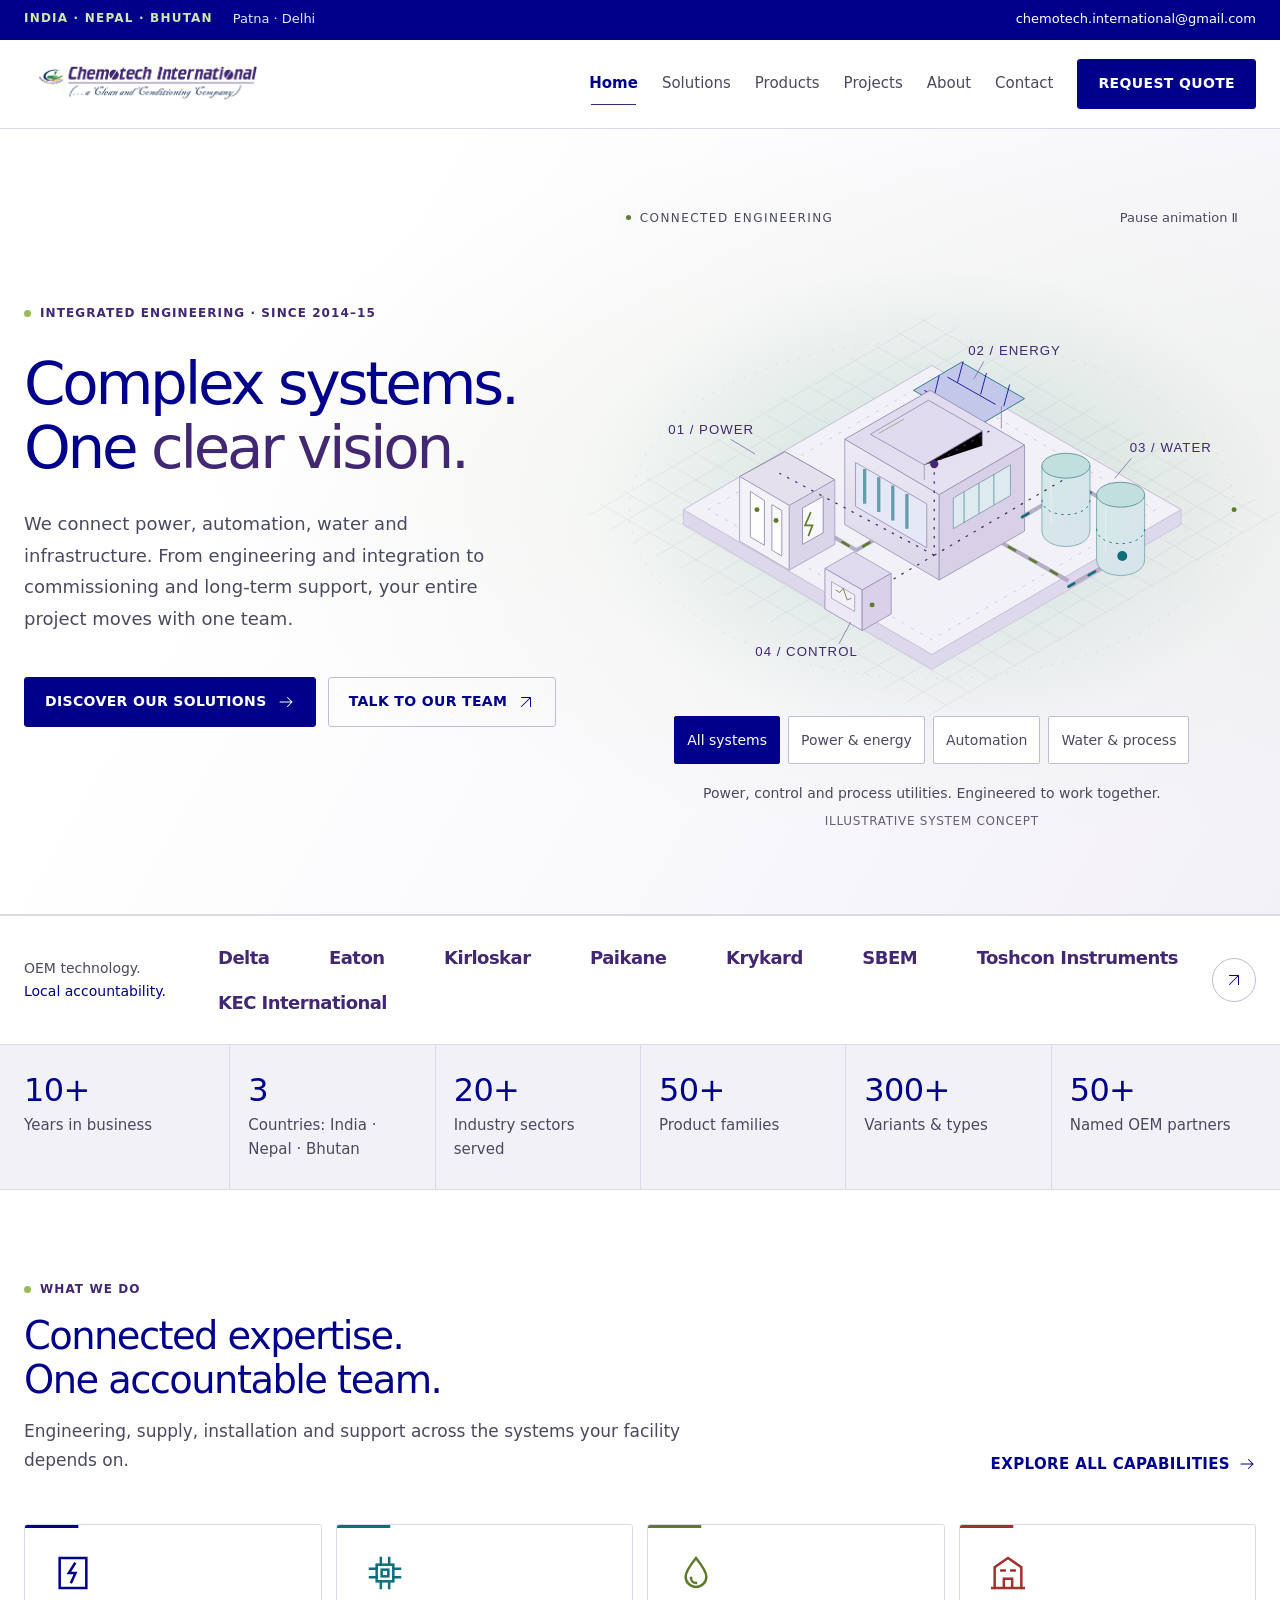
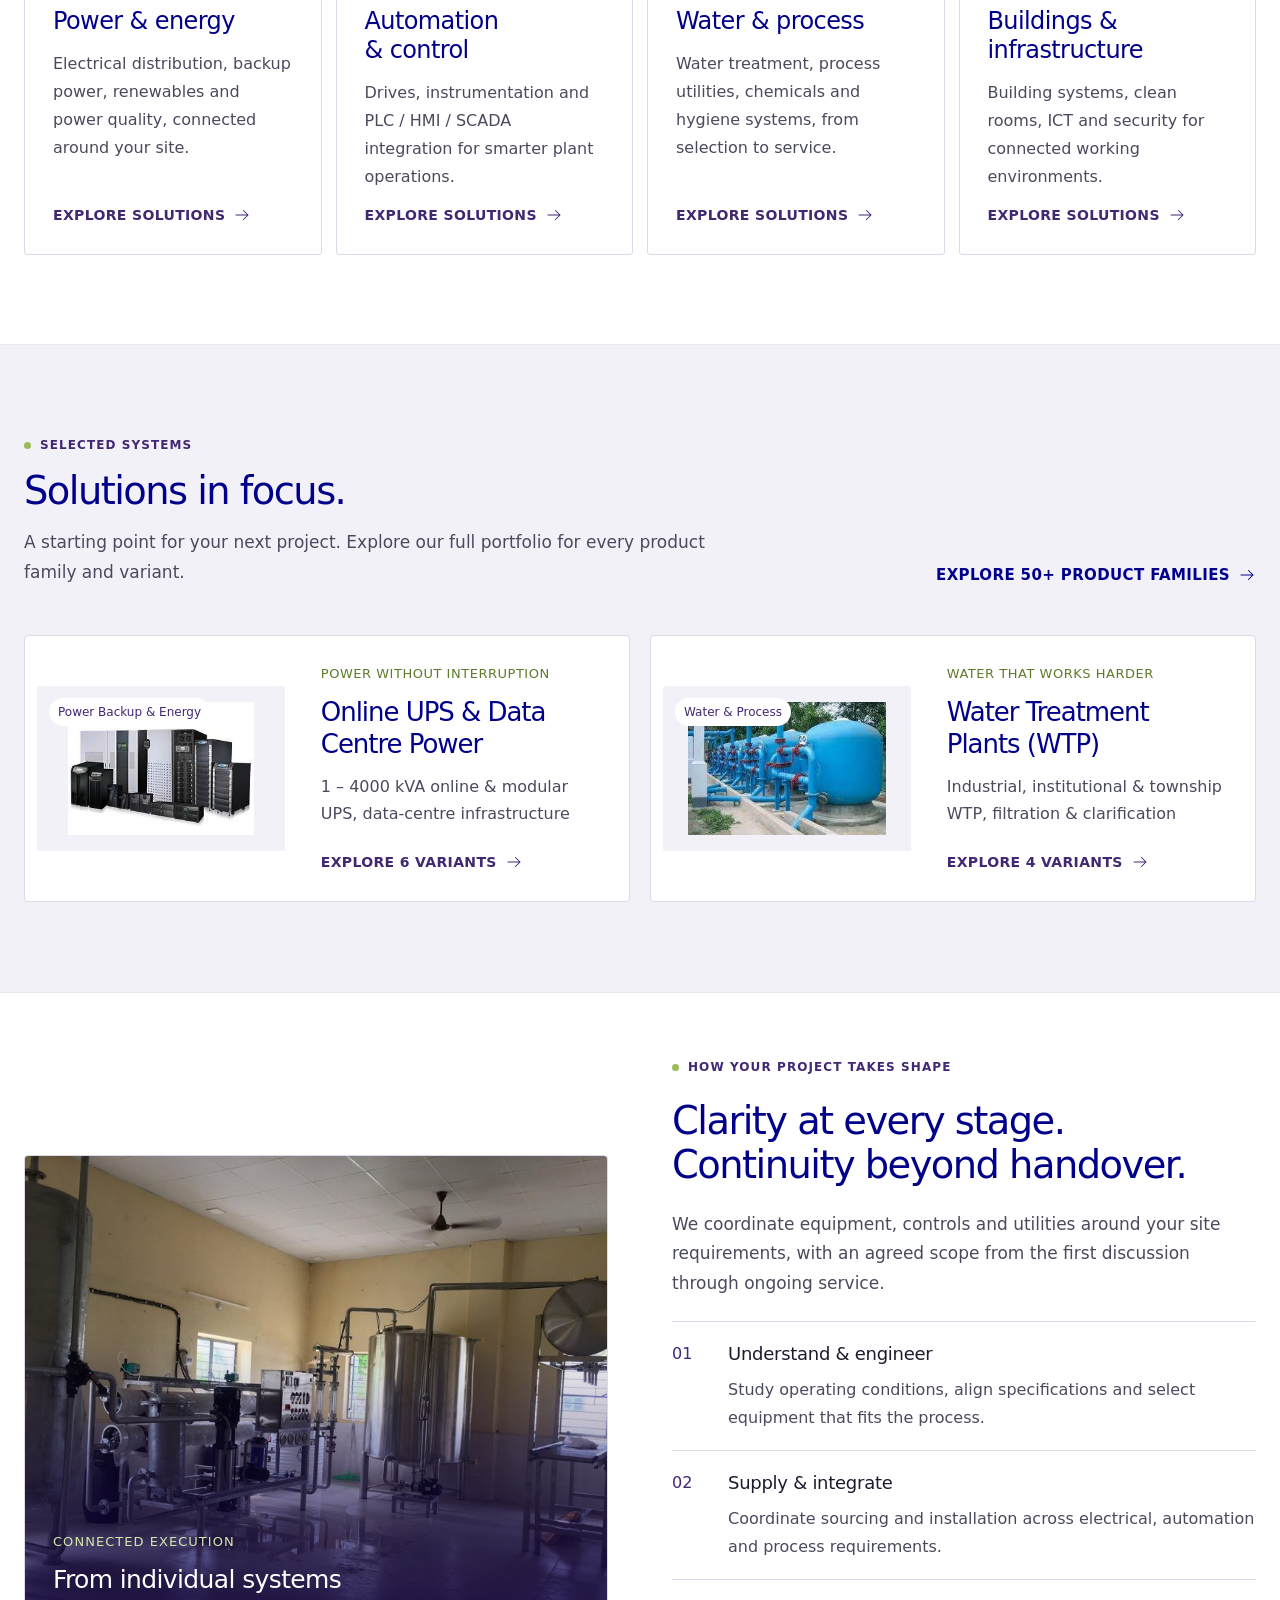
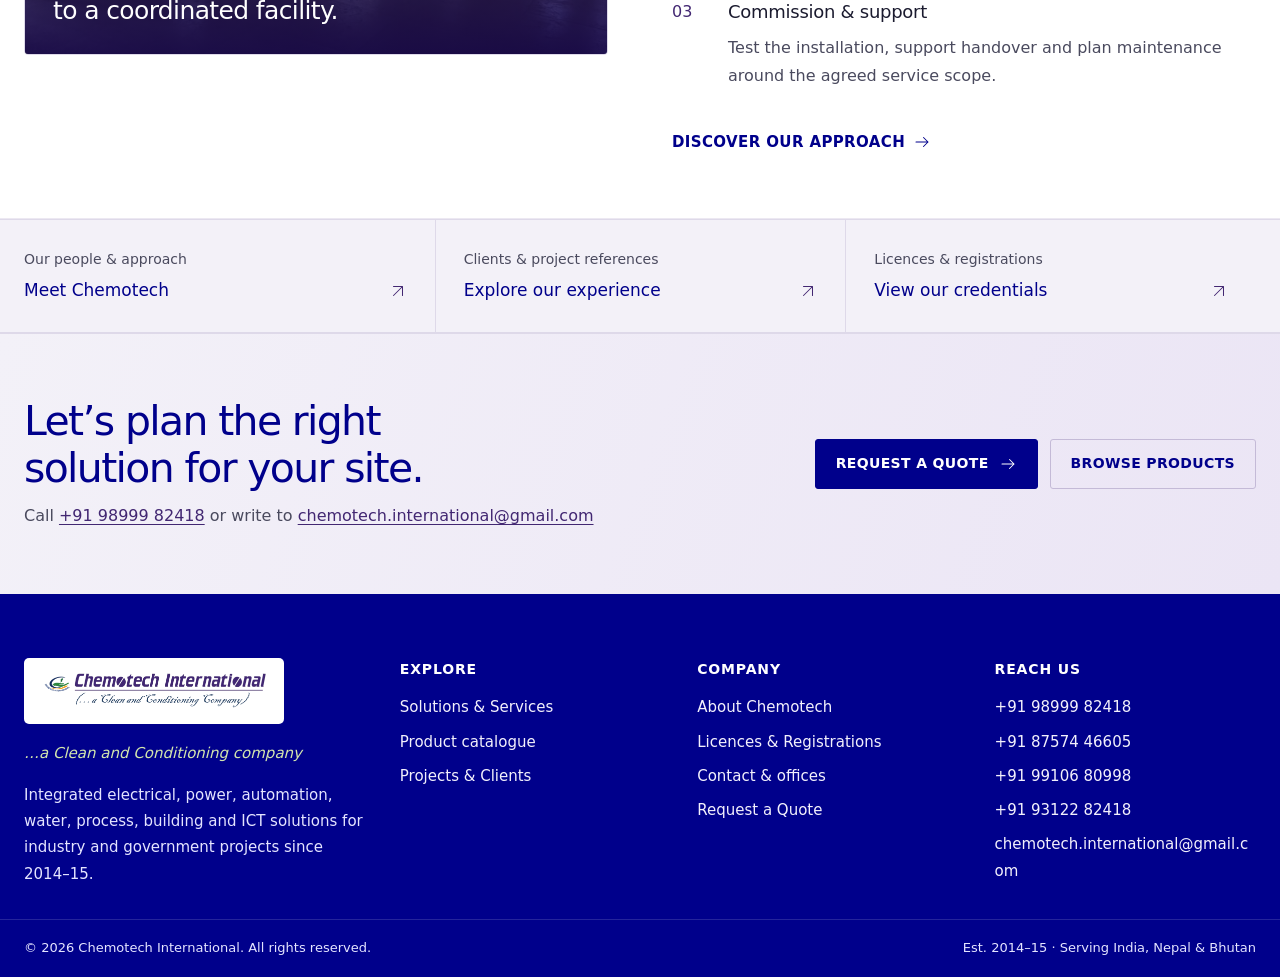
==== commit 02a2f7cc: "Use rounded plus figures for promotional statistics" ====
--- a/index.html
+++ b/index.html
@@ -14,7 +14,7 @@
 <link rel="stylesheet" href="assets/css/style.css">
 <link rel="stylesheet" href="assets/css/modern.css">
 <link rel="stylesheet" href="assets/css/immersive.css?v=63767099c9cc">
-<link rel="stylesheet" href="assets/css/profile.css?v=0e05089258fe">
+<link rel="stylesheet" href="assets/css/profile.css?v=b8390f9fc562">
 </head>
 <body>
 <a class="skip-link" href="#main">Skip to content</a>
@@ -118,7 +118,7 @@
 
 <section class="ecosystem-band" aria-label="Selected OEM partners"><div class="wrap"><p>OEM technology.<br><b>Local accountability.</b></p><div class="ecosystem-makes"><span>Delta</span><span>Eaton</span><span>Kirloskar</span><span>Paikane</span><span>Krykard</span><span>SBEM</span><span>Toshcon Instruments</span><span>KEC International</span></div><a href="solutions.html#partners" aria-label="See all OEM partners"><svg class="arrow arrow--up-right" width="18" height="18" viewBox="0 0 24 24" fill="none" stroke="currentColor" stroke-width="1.35" stroke-linecap="round" stroke-linejoin="round" aria-hidden="true" focusable="false"><path d="M6 18 18 6M6 6h12v12"/></svg></a></div></section>
 <section class="facts" aria-label="At a glance">
-  <div class="wrap"><ul><li><b>2014–15</b><span>Established</span></li><li><b>3</b><span>Countries: India · Nepal · Bhutan</span></li><li><b>23</b><span>Industry sectors served</span></li><li><b>56</b><span>Products</span></li><li><b>332</b><span>Variants &amp; types</span></li><li><b>51</b><span>Named OEM partners</span></li></ul></div>
+  <div class="wrap"><ul><li><b>10+</b><span>Years in business</span></li><li><b>3</b><span>Countries: India · Nepal · Bhutan</span></li><li><b>20+</b><span>Industry sectors served</span></li><li><b>50+</b><span>Product families</span></li><li><b>300+</b><span>Variants &amp; types</span></li><li><b>50+</b><span>Named OEM partners</span></li></ul></div>
 </section>
 
 <section class="section home-capabilities">
@@ -139,7 +139,7 @@
   <div class="wrap">
     <div class="section-head section-head--split">
       <div class="stack" style="gap:14px"><span class="tag">Selected systems</span><h2>Solutions in focus.</h2><p>A starting point for your next project. Explore our full portfolio for every product family and variant.</p></div>
-      <a class="text-link" href="products.html">All 56 product families <svg class="arrow arrow--right" width="18" height="18" viewBox="0 0 24 24" fill="none" stroke="currentColor" stroke-width="1.35" stroke-linecap="round" stroke-linejoin="round" aria-hidden="true" focusable="false"><path d="M4 12h16m-6-6 6 6-6 6"/></svg></a>
+      <a class="text-link" href="products.html">Explore 50+ product families <svg class="arrow arrow--right" width="18" height="18" viewBox="0 0 24 24" fill="none" stroke="currentColor" stroke-width="1.35" stroke-linecap="round" stroke-linejoin="round" aria-hidden="true" focusable="false"><path d="M4 12h16m-6-6 6 6-6 6"/></svg></a>
     </div>
     <div class="featured-grid home-featured-grid"><a class="feature-card" href="products.html#p-27"><div class="feature-card__image"><img src="assets/img/solutions/online-ups.jpg" alt="Online UPS Systems" loading="lazy"><span>Power Backup &amp; Energy</span></div><div class="feature-card__copy"><small>Power without interruption</small><h3>Online UPS &amp; Data Centre Power</h3><p>1 – 4000 kVA online &amp; modular UPS, data-centre infrastructure</p><span class="text-link">Explore 6 variants <svg class="arrow arrow--right" width="18" height="18" viewBox="0 0 24 24" fill="none" stroke="currentColor" stroke-width="1.35" stroke-linecap="round" stroke-linejoin="round" aria-hidden="true" focusable="false"><path d="M4 12h16m-6-6 6 6-6 6"/></svg></span></div></a><a class="feature-card" href="products.html#p-39"><div class="feature-card__image"><img src="assets/img/solutions/water-treatment-plant.jpg" alt="Water Treatment Plants" loading="lazy"><span>Water &amp; Process</span></div><div class="feature-card__copy"><small>Water that works harder</small><h3>Water Treatment Plants (WTP)</h3><p>Industrial, institutional &amp; township WTP, filtration &amp; clarification</p><span class="text-link">Explore 4 variants <svg class="arrow arrow--right" width="18" height="18" viewBox="0 0 24 24" fill="none" stroke="currentColor" stroke-width="1.35" stroke-linecap="round" stroke-linejoin="round" aria-hidden="true" focusable="false"><path d="M4 12h16m-6-6 6 6-6 6"/></svg></span></div></a></div>
   </div>
@@ -213,7 +213,7 @@
     <span>Est. 2014–15 · Serving India, Nepal &amp; Bhutan</span>
   </div>
 </footer>
-<script src="assets/js/main.js?v=501d7f11d121"></script>
+<script src="assets/js/main.js?v=593b8d75161b"></script>
 
 </body>
 </html>
--- a/assets/css/profile.css
+++ b/assets/css/profile.css
@@ -535,3 +535,6 @@
 .form-explainer { font-size:1rem; line-height:1.7; margin-bottom:24px; color:var(--muted); }
 #enquiry,#office-patna,#office-delhi { scroll-margin-top:120px; }
 .pcard__foot .add-btn { width:100%; }
+.selection-notice { font-size:1rem; line-height:1.7; margin-bottom:16px; color:var(--purple); }
+.selection-notice:empty { display:none; }
+.quote-catalogue-link { margin-bottom:24px; }
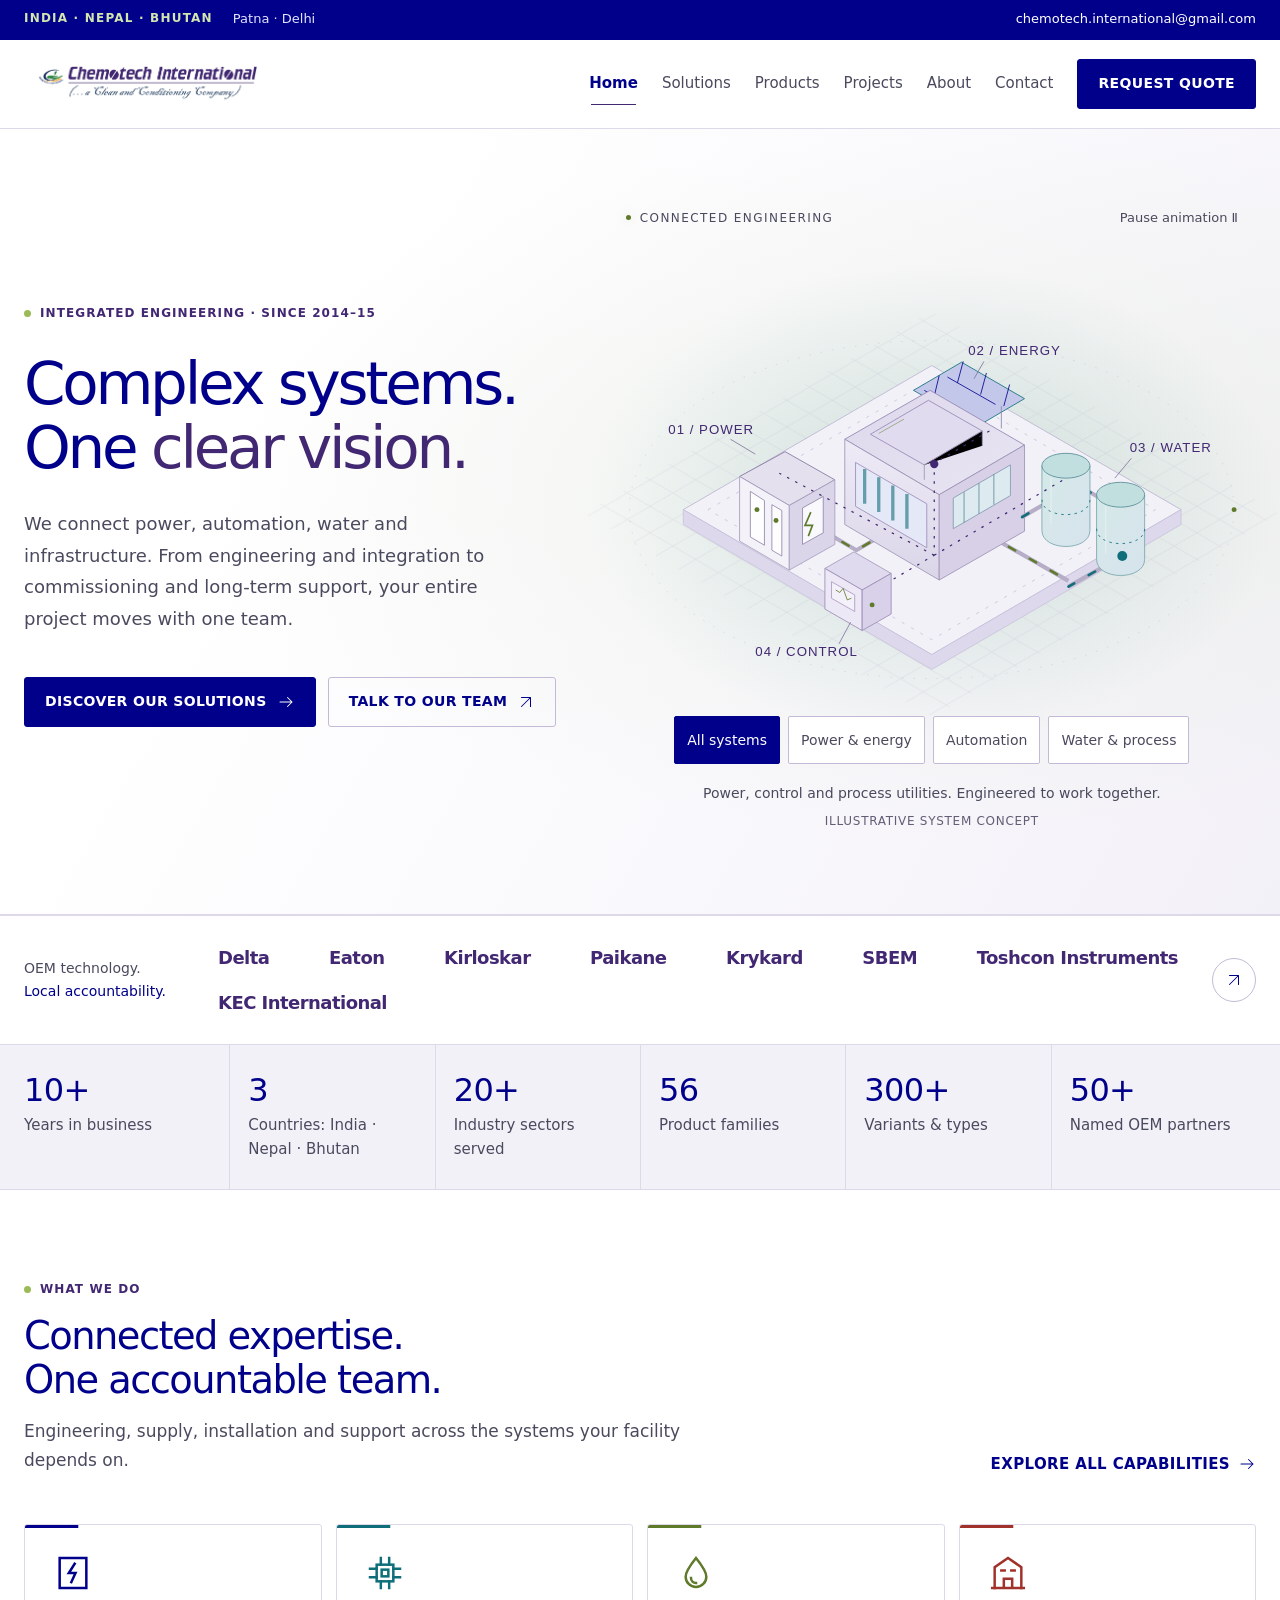
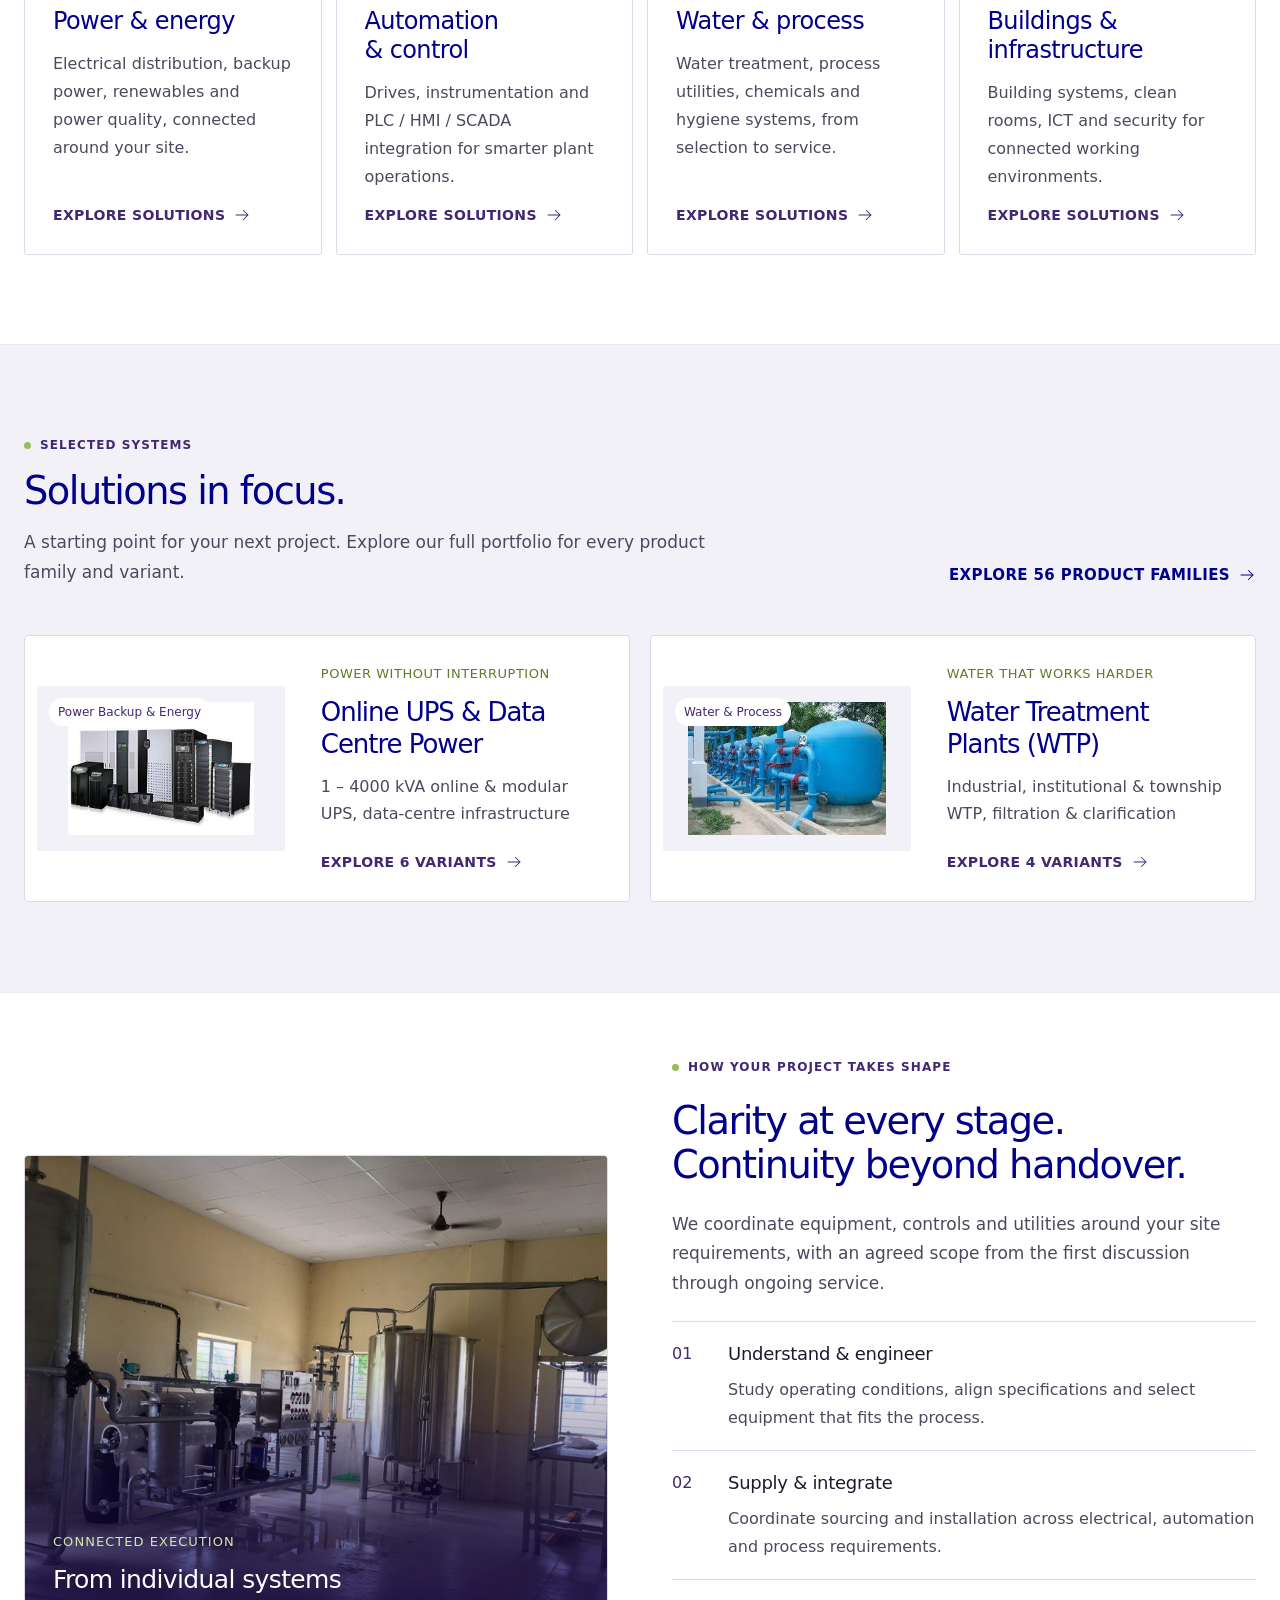
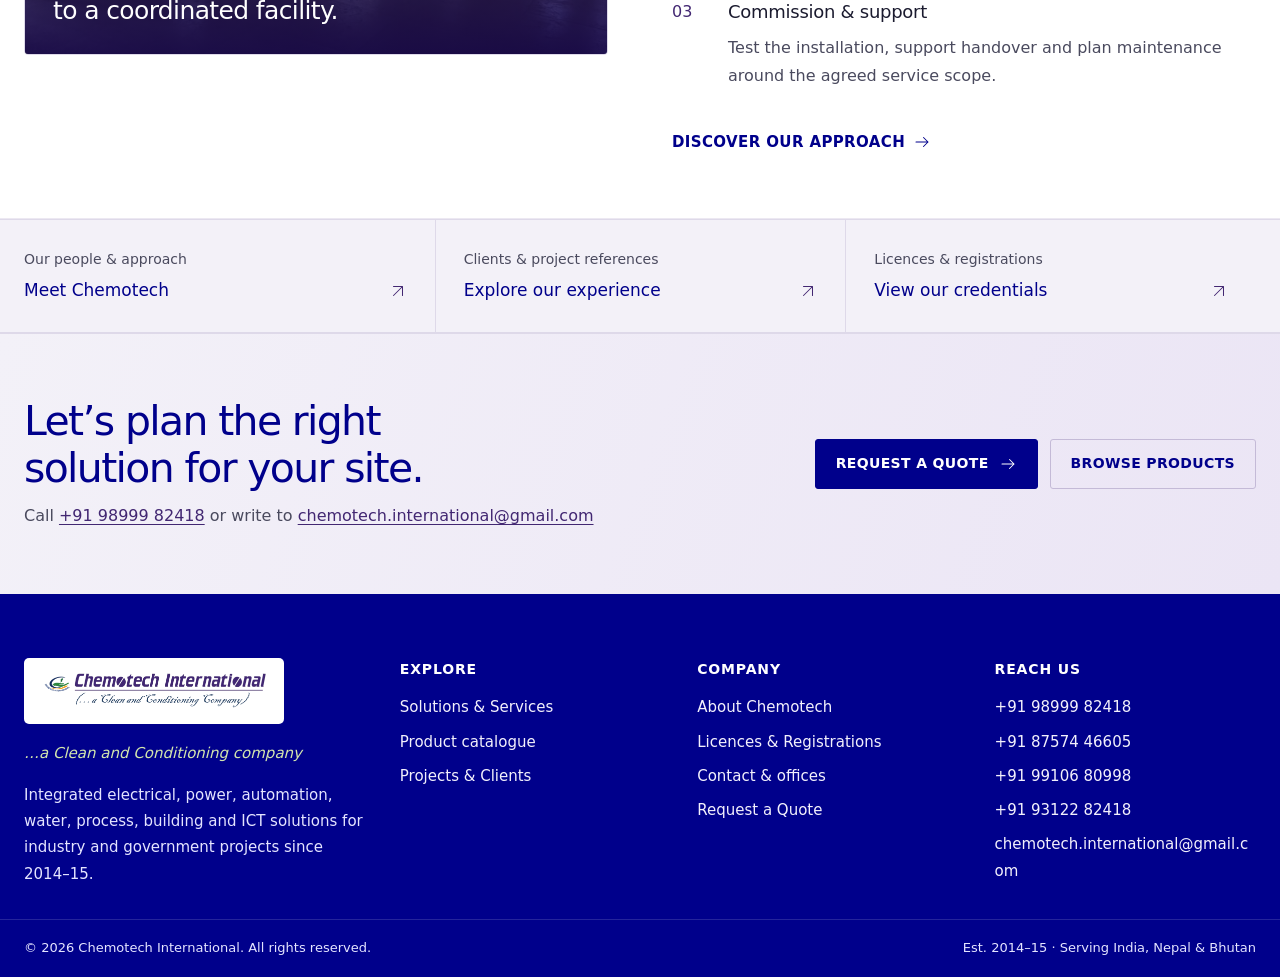
==== commit 5839e87d: "Keep product family total exact at 56" ====
--- a/index.html
+++ b/index.html
@@ -118,7 +118,7 @@
 
 <section class="ecosystem-band" aria-label="Selected OEM partners"><div class="wrap"><p>OEM technology.<br><b>Local accountability.</b></p><div class="ecosystem-makes"><span>Delta</span><span>Eaton</span><span>Kirloskar</span><span>Paikane</span><span>Krykard</span><span>SBEM</span><span>Toshcon Instruments</span><span>KEC International</span></div><a href="solutions.html#partners" aria-label="See all OEM partners"><svg class="arrow arrow--up-right" width="18" height="18" viewBox="0 0 24 24" fill="none" stroke="currentColor" stroke-width="1.35" stroke-linecap="round" stroke-linejoin="round" aria-hidden="true" focusable="false"><path d="M6 18 18 6M6 6h12v12"/></svg></a></div></section>
 <section class="facts" aria-label="At a glance">
-  <div class="wrap"><ul><li><b>10+</b><span>Years in business</span></li><li><b>3</b><span>Countries: India · Nepal · Bhutan</span></li><li><b>20+</b><span>Industry sectors served</span></li><li><b>50+</b><span>Product families</span></li><li><b>300+</b><span>Variants &amp; types</span></li><li><b>50+</b><span>Named OEM partners</span></li></ul></div>
+  <div class="wrap"><ul><li><b>10+</b><span>Years in business</span></li><li><b>3</b><span>Countries: India · Nepal · Bhutan</span></li><li><b>20+</b><span>Industry sectors served</span></li><li><b>56</b><span>Product families</span></li><li><b>300+</b><span>Variants &amp; types</span></li><li><b>50+</b><span>Named OEM partners</span></li></ul></div>
 </section>
 
 <section class="section home-capabilities">
@@ -139,7 +139,7 @@
   <div class="wrap">
     <div class="section-head section-head--split">
       <div class="stack" style="gap:14px"><span class="tag">Selected systems</span><h2>Solutions in focus.</h2><p>A starting point for your next project. Explore our full portfolio for every product family and variant.</p></div>
-      <a class="text-link" href="products.html">Explore 50+ product families <svg class="arrow arrow--right" width="18" height="18" viewBox="0 0 24 24" fill="none" stroke="currentColor" stroke-width="1.35" stroke-linecap="round" stroke-linejoin="round" aria-hidden="true" focusable="false"><path d="M4 12h16m-6-6 6 6-6 6"/></svg></a>
+      <a class="text-link" href="products.html">Explore 56 product families <svg class="arrow arrow--right" width="18" height="18" viewBox="0 0 24 24" fill="none" stroke="currentColor" stroke-width="1.35" stroke-linecap="round" stroke-linejoin="round" aria-hidden="true" focusable="false"><path d="M4 12h16m-6-6 6 6-6 6"/></svg></a>
     </div>
     <div class="featured-grid home-featured-grid"><a class="feature-card" href="products.html#p-27"><div class="feature-card__image"><img src="assets/img/solutions/online-ups.jpg" alt="Online UPS Systems" loading="lazy"><span>Power Backup &amp; Energy</span></div><div class="feature-card__copy"><small>Power without interruption</small><h3>Online UPS &amp; Data Centre Power</h3><p>1 – 4000 kVA online &amp; modular UPS, data-centre infrastructure</p><span class="text-link">Explore 6 variants <svg class="arrow arrow--right" width="18" height="18" viewBox="0 0 24 24" fill="none" stroke="currentColor" stroke-width="1.35" stroke-linecap="round" stroke-linejoin="round" aria-hidden="true" focusable="false"><path d="M4 12h16m-6-6 6 6-6 6"/></svg></span></div></a><a class="feature-card" href="products.html#p-39"><div class="feature-card__image"><img src="assets/img/solutions/water-treatment-plant.jpg" alt="Water Treatment Plants" loading="lazy"><span>Water &amp; Process</span></div><div class="feature-card__copy"><small>Water that works harder</small><h3>Water Treatment Plants (WTP)</h3><p>Industrial, institutional &amp; township WTP, filtration &amp; clarification</p><span class="text-link">Explore 4 variants <svg class="arrow arrow--right" width="18" height="18" viewBox="0 0 24 24" fill="none" stroke="currentColor" stroke-width="1.35" stroke-linecap="round" stroke-linejoin="round" aria-hidden="true" focusable="false"><path d="M4 12h16m-6-6 6 6-6 6"/></svg></span></div></a></div>
   </div>
